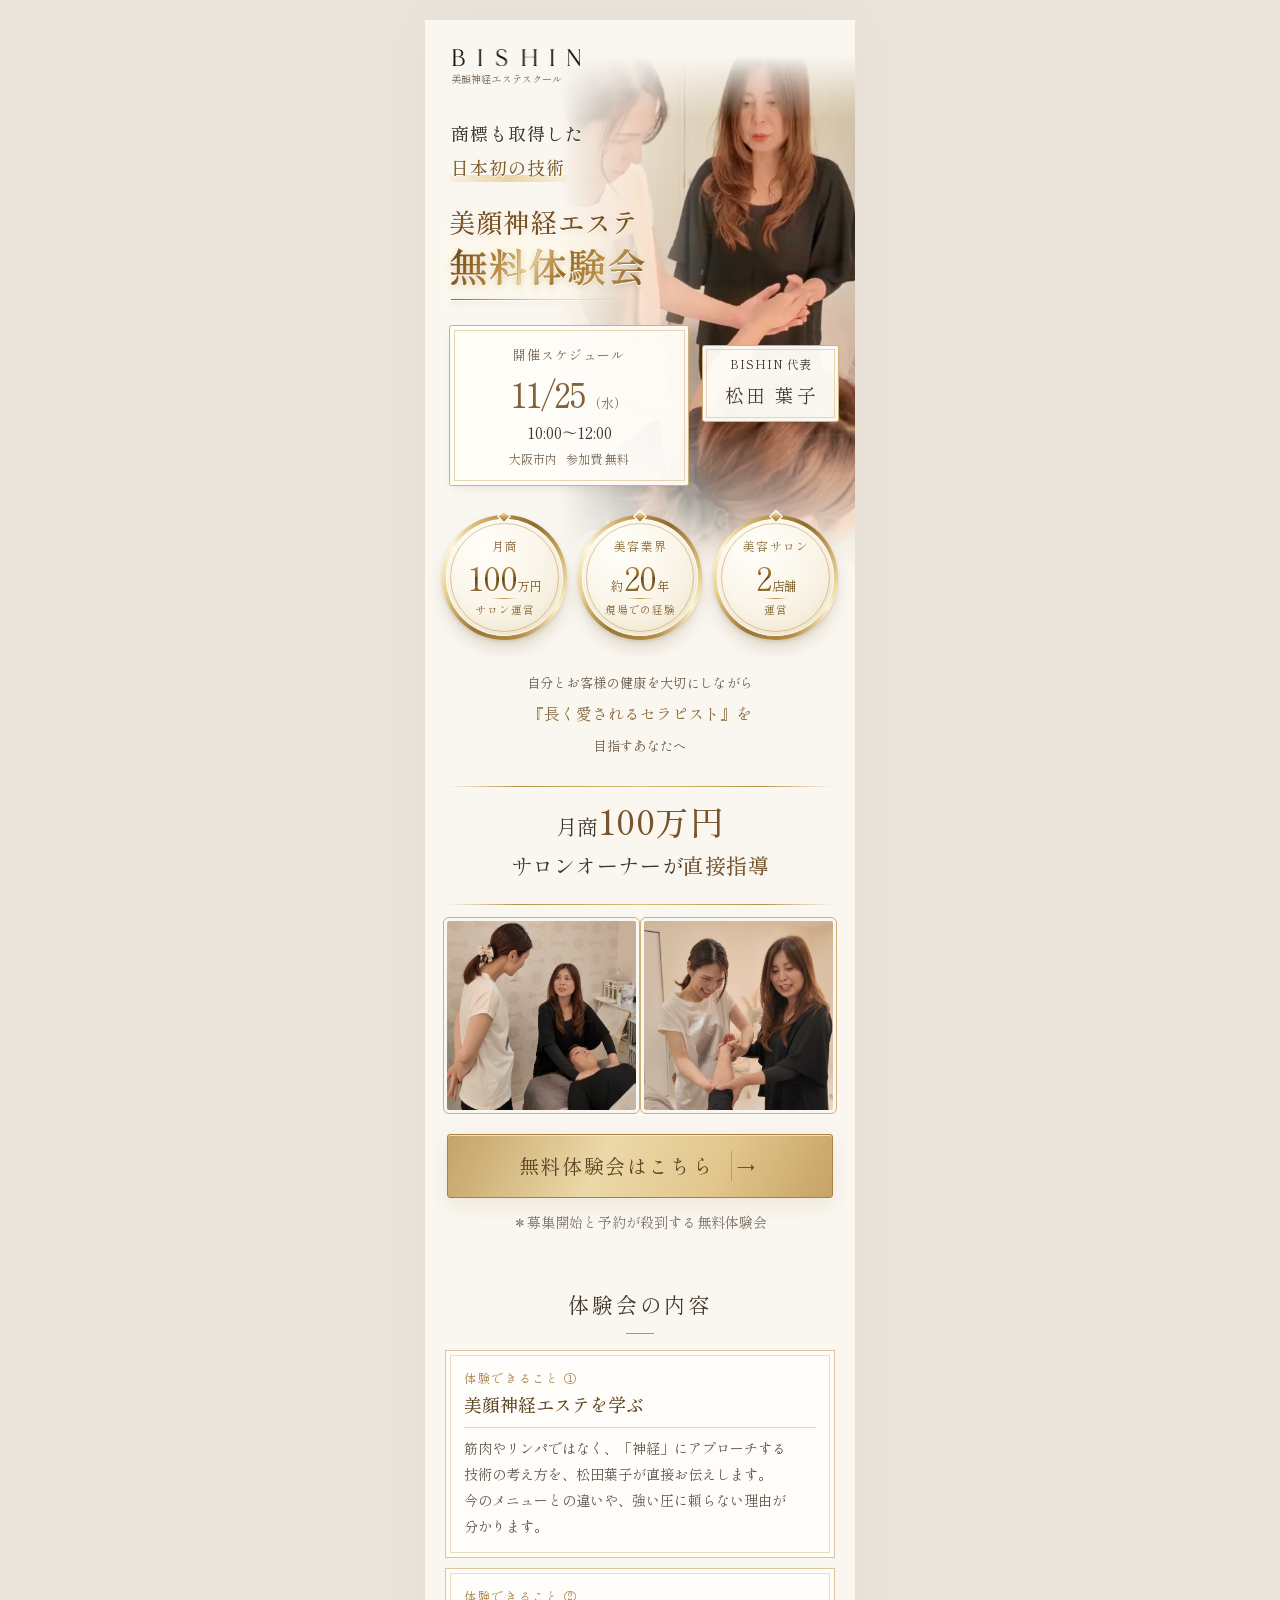
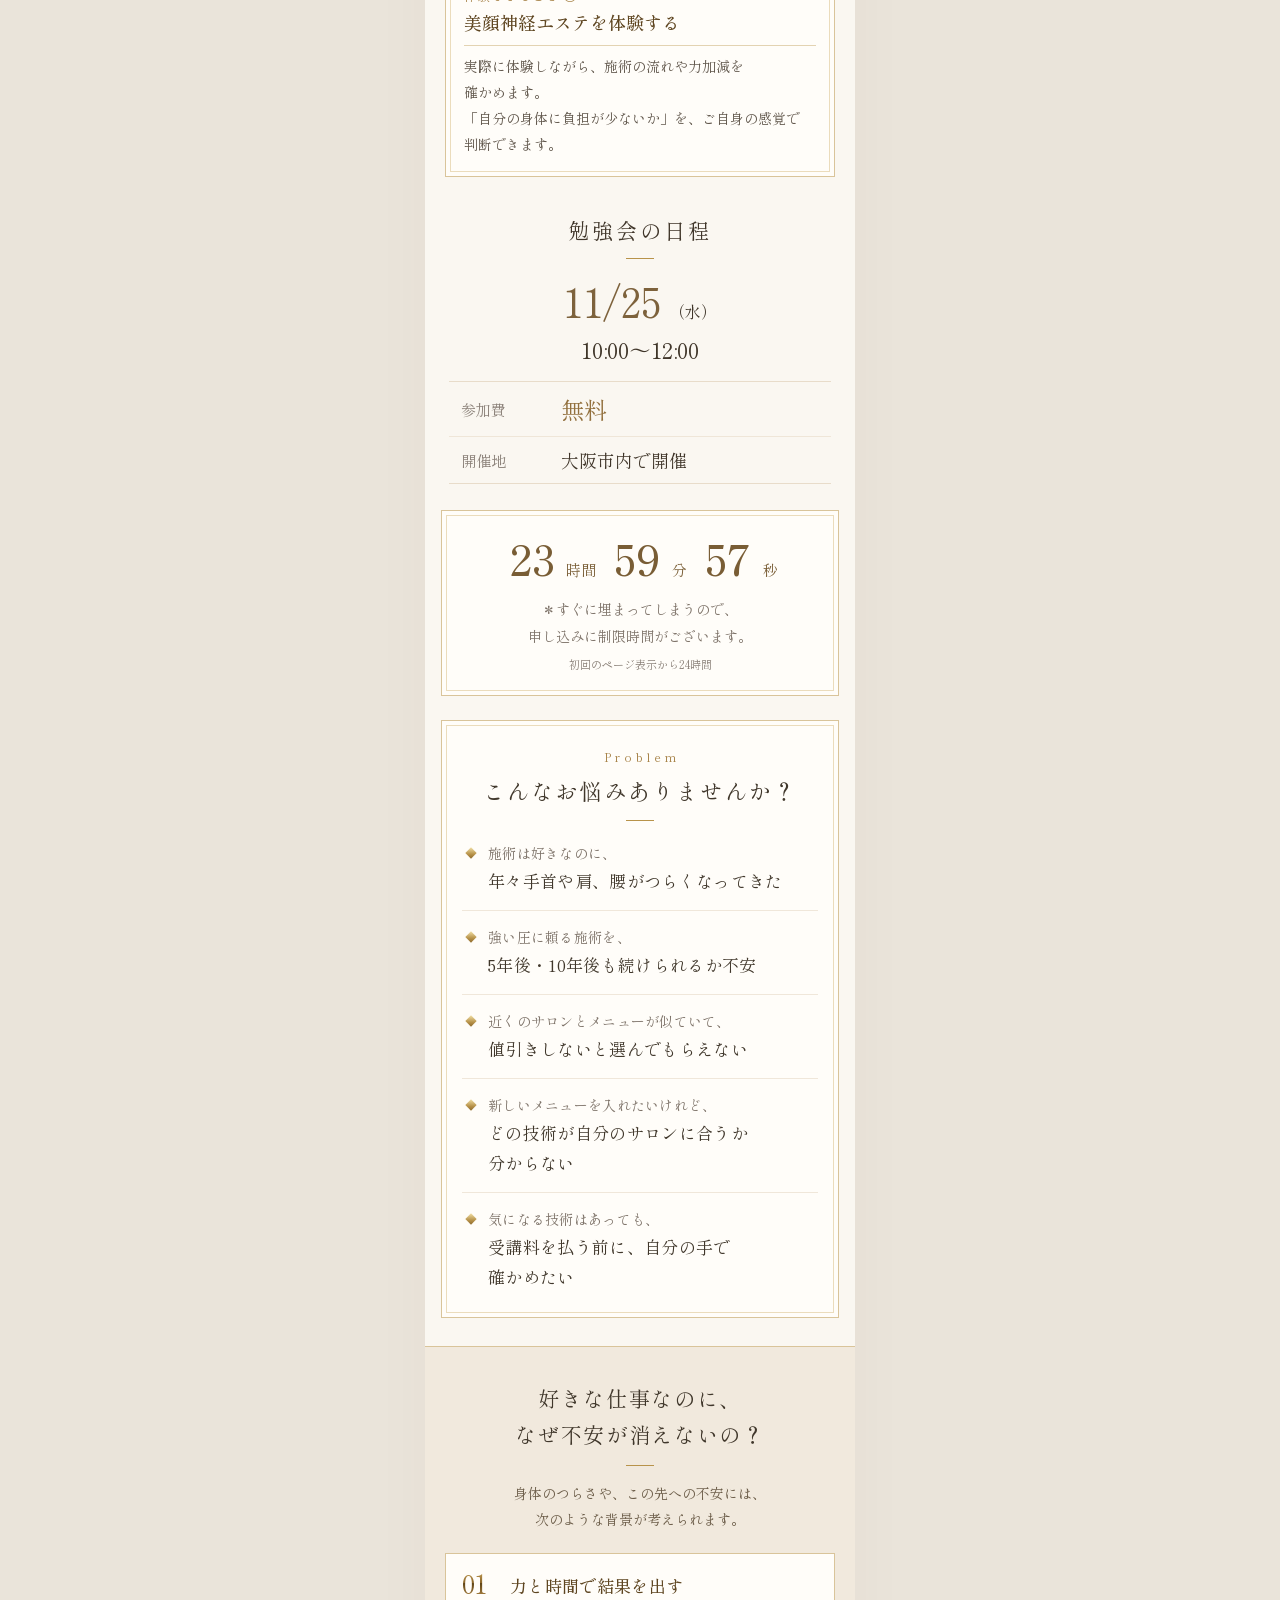
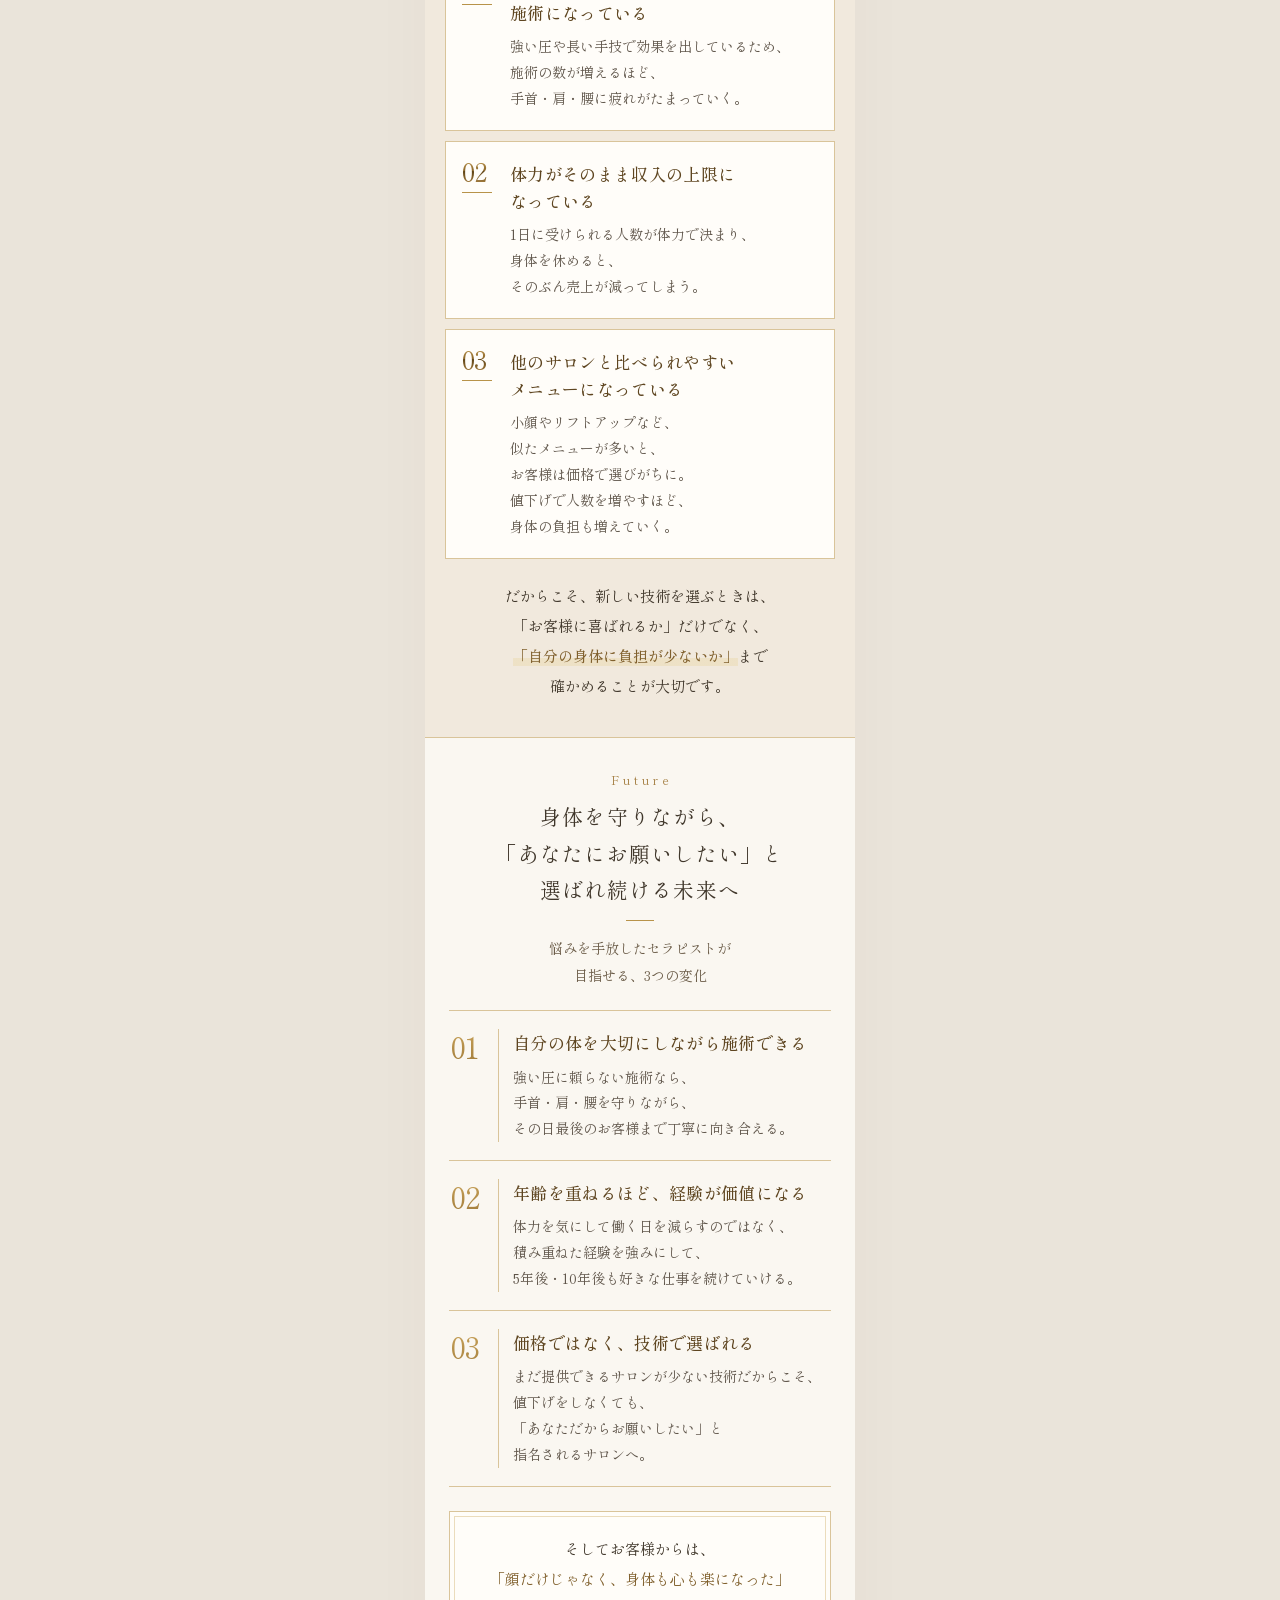
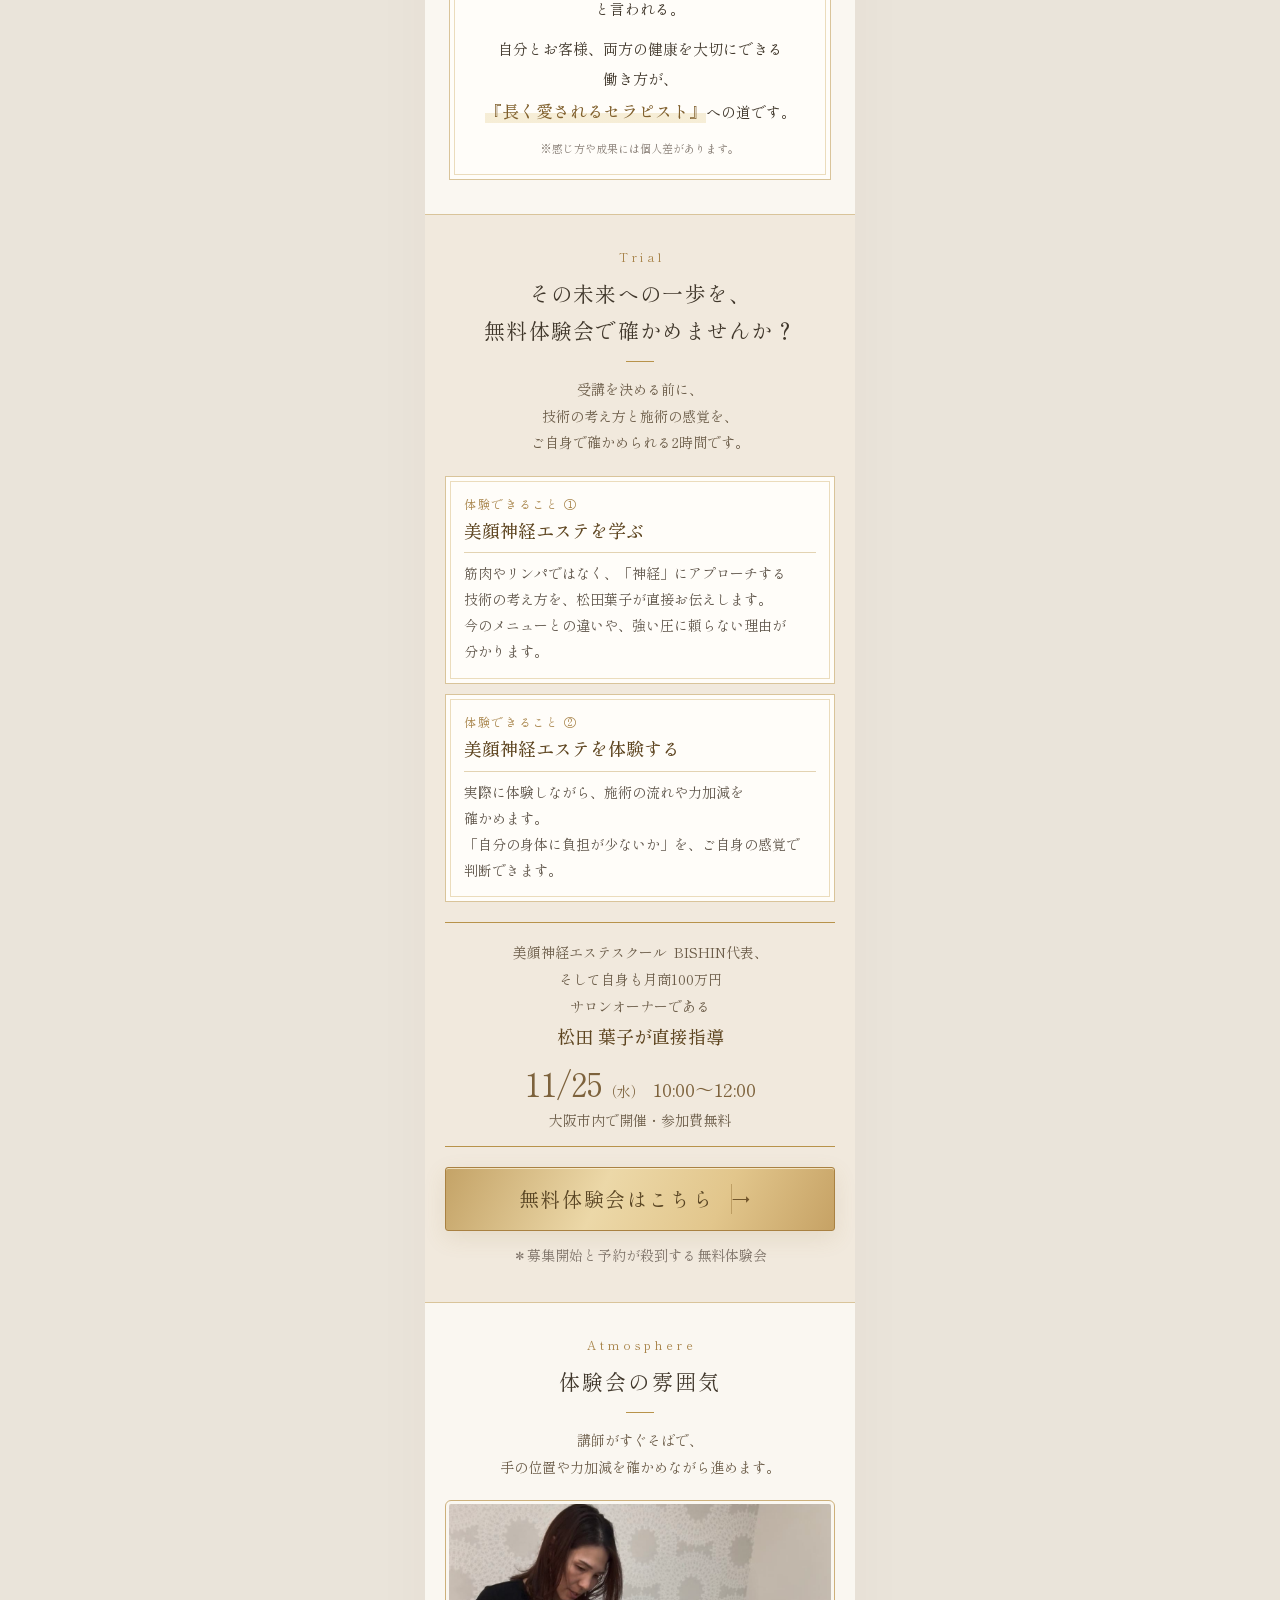
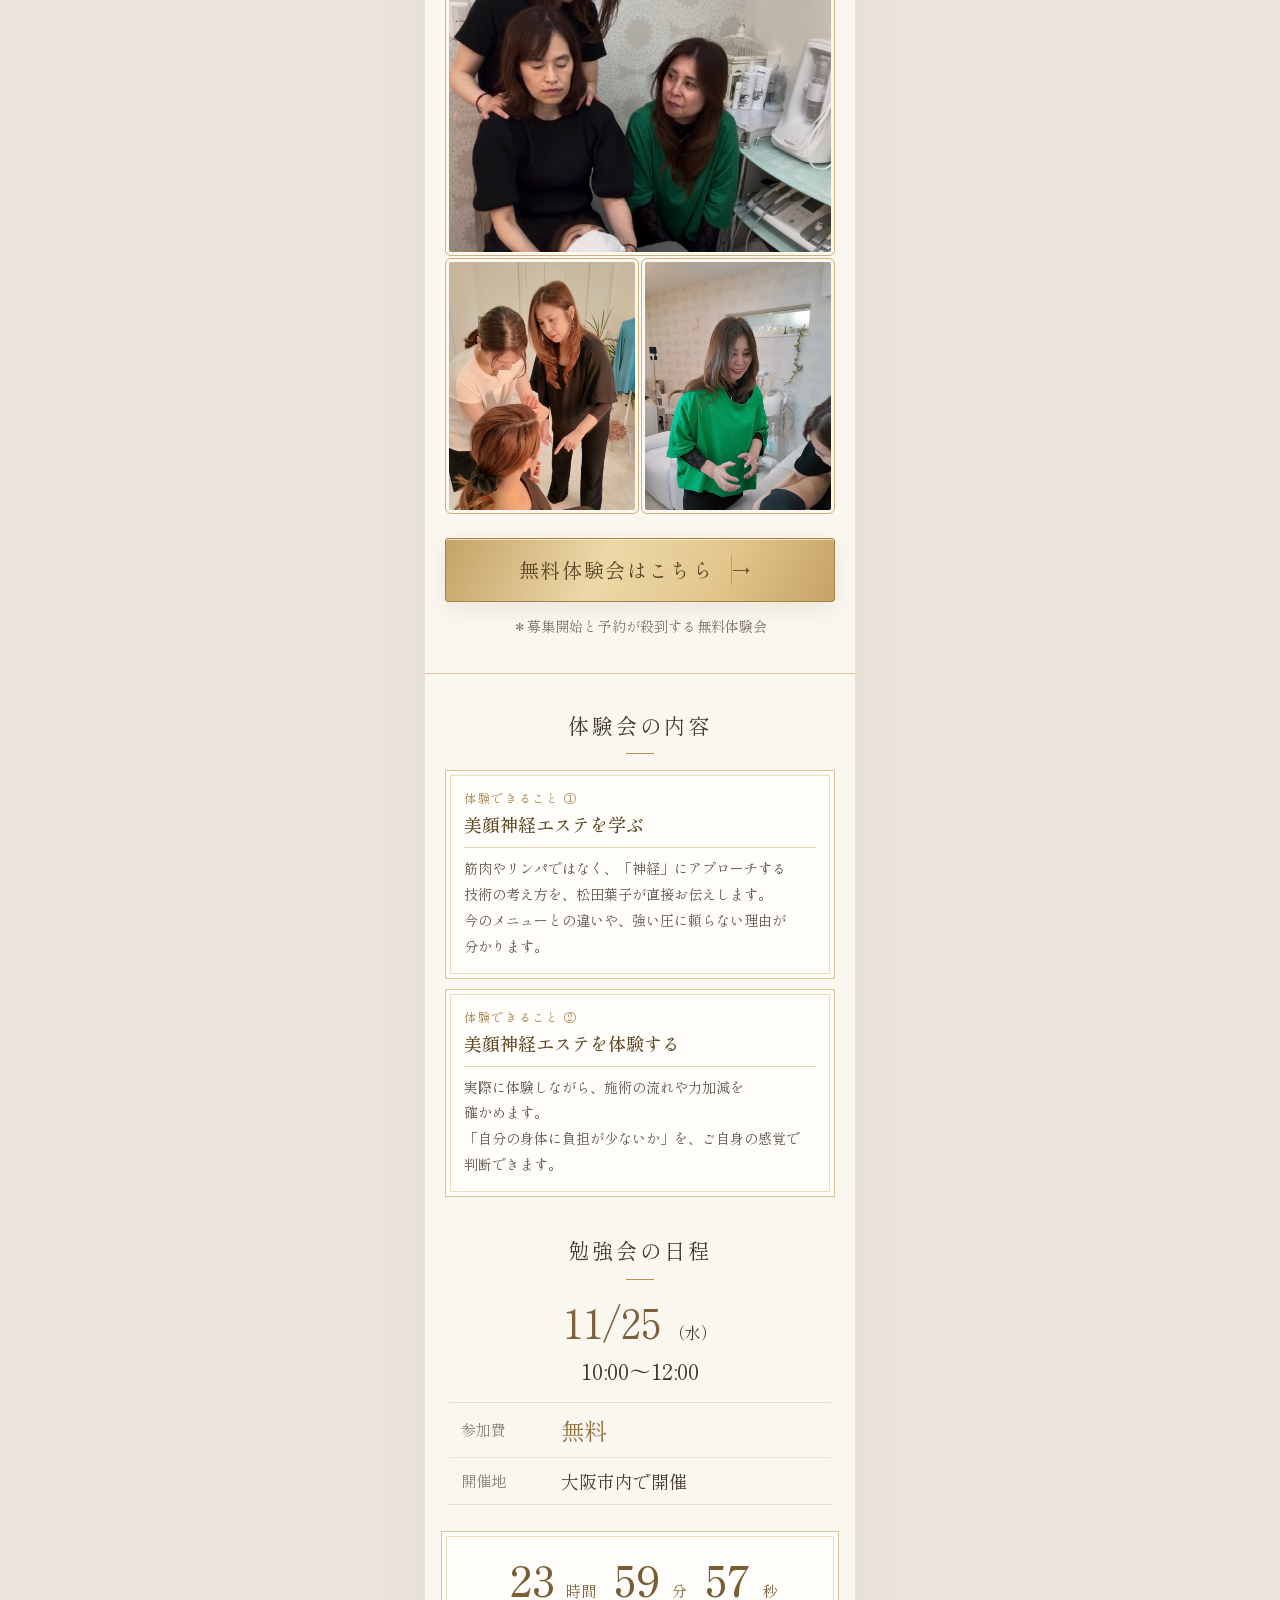
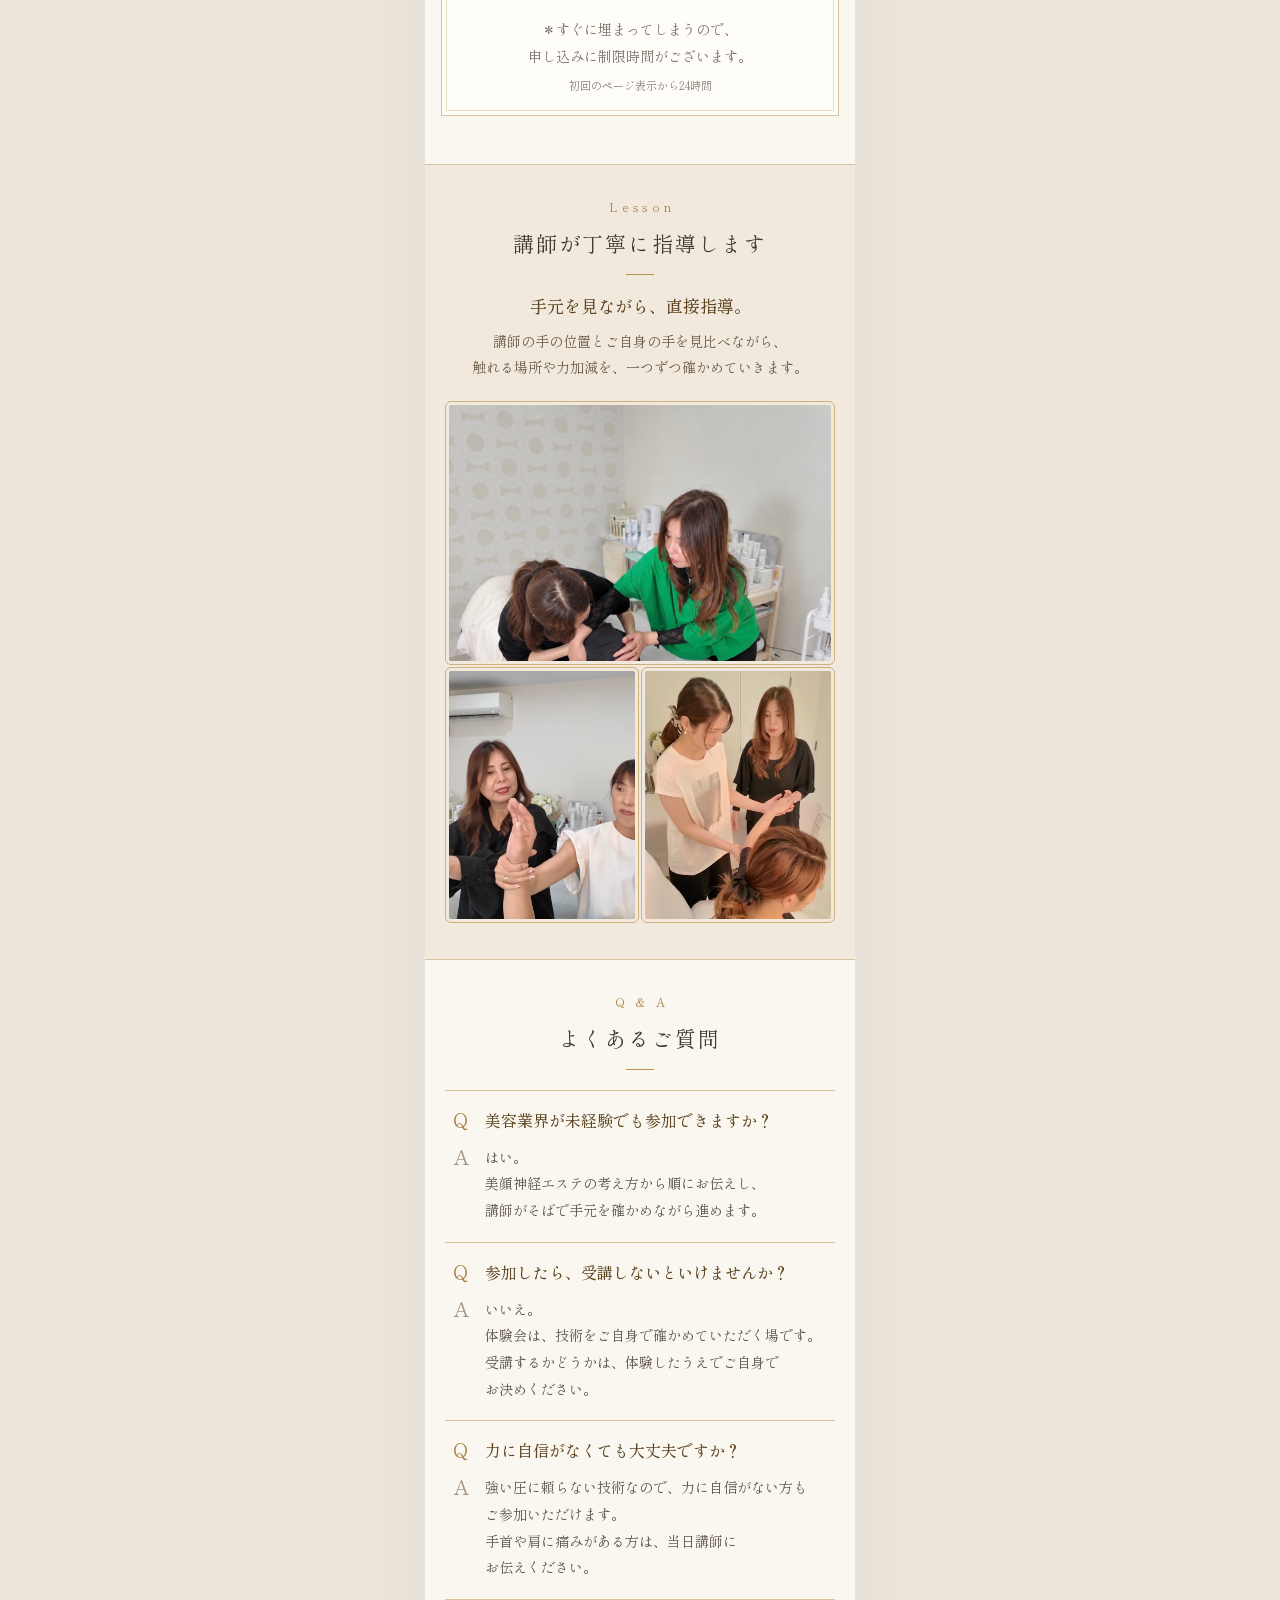
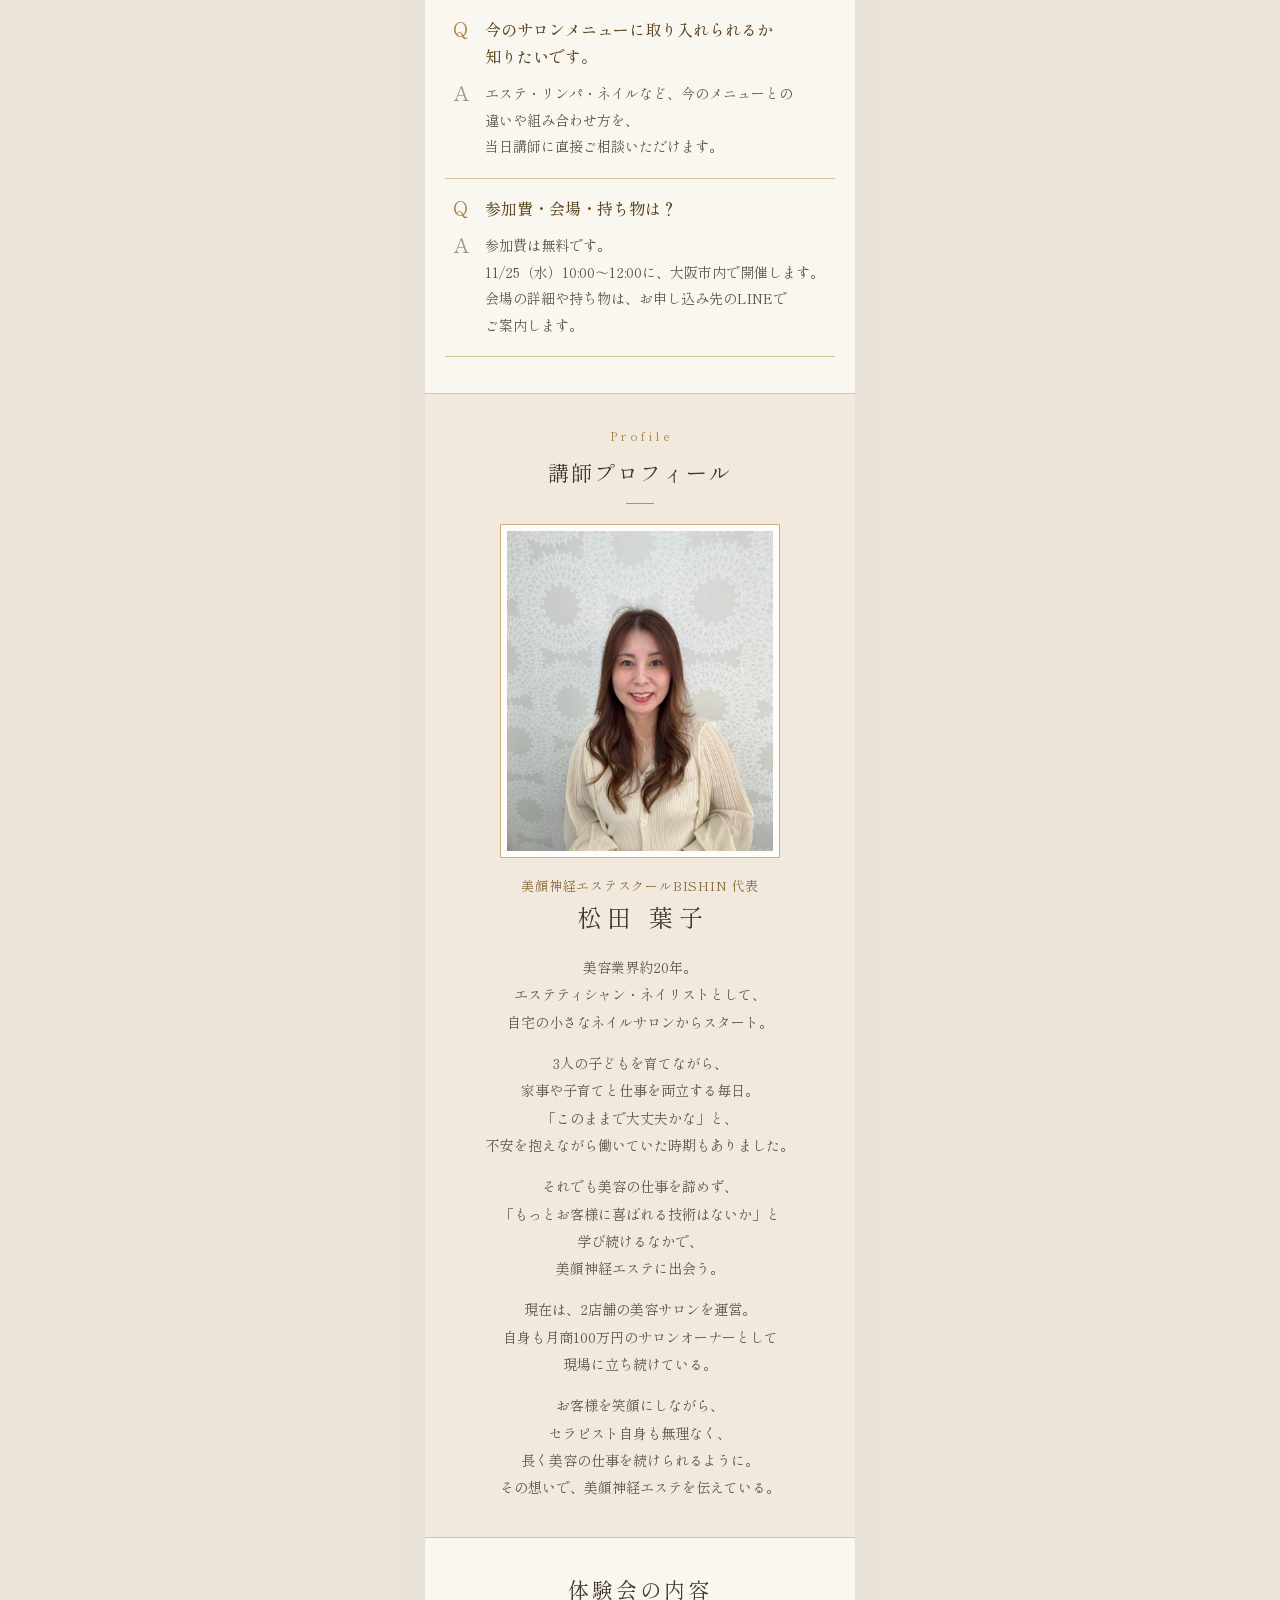
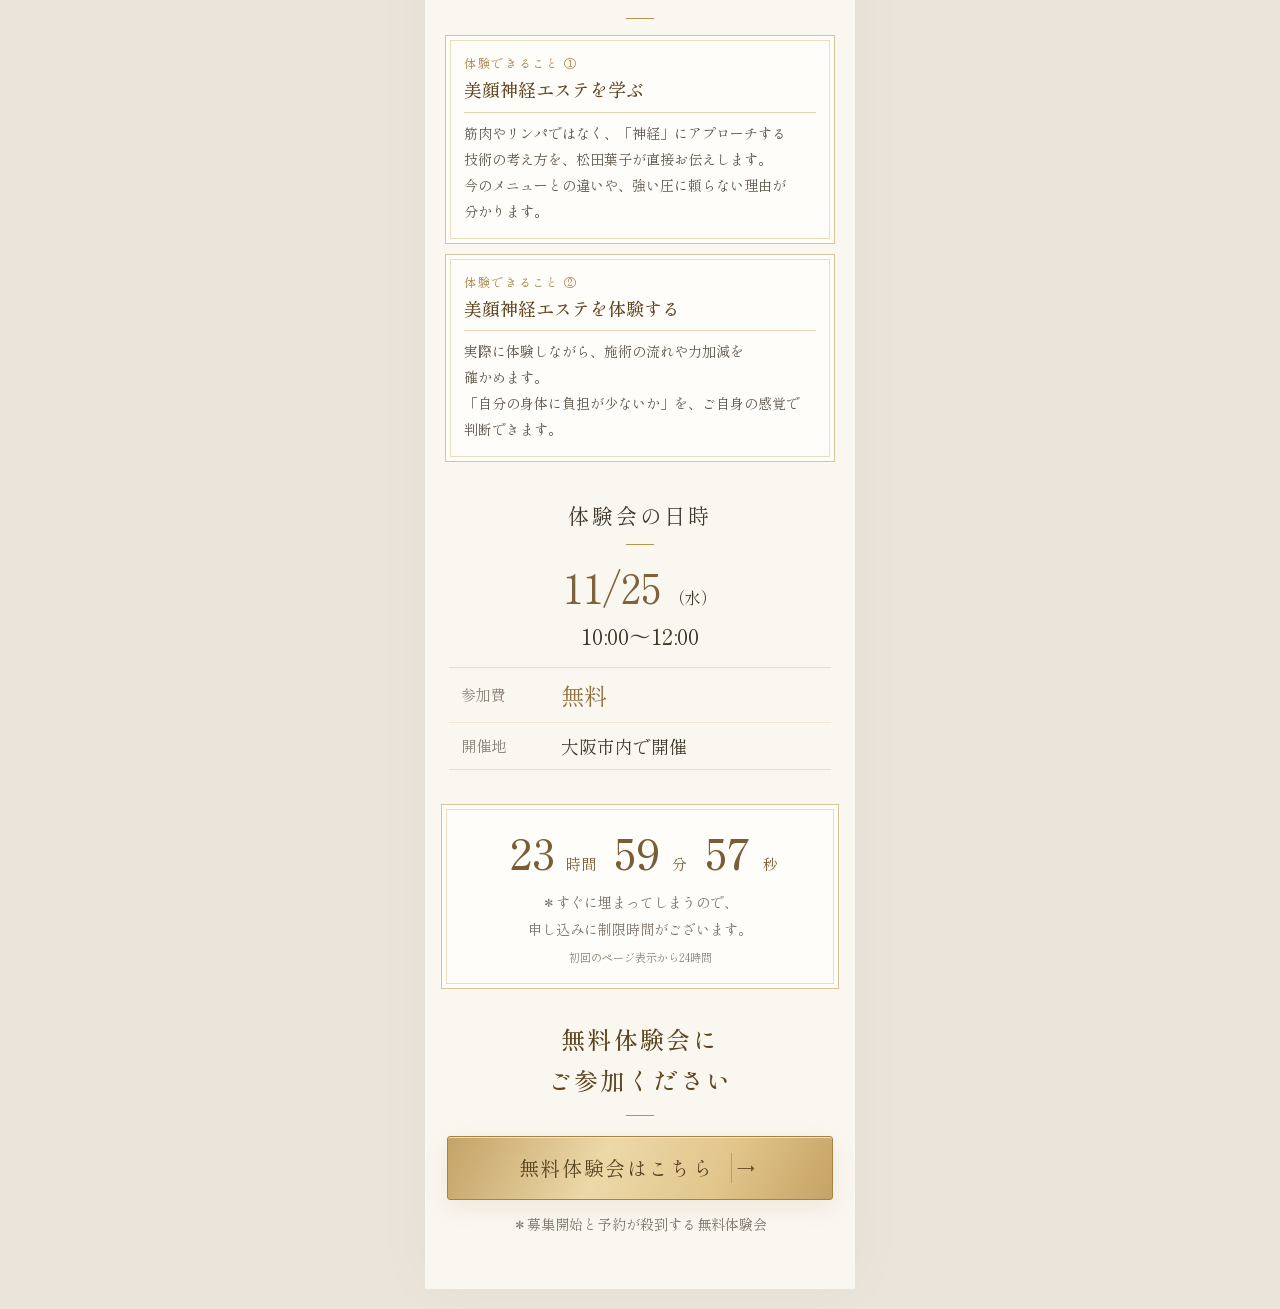
==== trial/index.html @ b84c2e7e "無料体験会LP（11/25 美顔神経エステ無料体験会）を /trial/ に追加 Co-Authored-By: Claude Opus 5.5 <noreply@anthropic.com>" ====
<!doctype html>
<html lang="ja"><head><meta charset="utf-8"><meta name="viewport" content="width=device-width,initial-scale=1"><meta name="robots" content="index,follow"><meta name="description" content="11月25日（水）10:00〜12:00、大阪市内で開催。商標も取得した日本初の技術・美顔神経エステを学び、体験できるBISHINの無料体験会。参加費無料。"><link rel="canonical" href="https://bishinesute.com/trial/"><meta property="og:type" content="website"><meta property="og:title" content="美顔神経エステ 無料体験会 | BISHIN"><meta property="og:description" content="11月25日（水）10:00〜12:00、大阪市内。美顔神経エステを学ぶ・体験する。参加費無料。"><meta property="og:url" content="https://bishinesute.com/trial/"><meta property="og:image" content="https://bishinesute.com/trial/assets/hero.jpg"><title>BISHIN 美顔神経エステ無料体験会</title><link rel="preload" as="font" href="assets/shippori-mincho-400.woff" type="font/woff" crossorigin><link rel="preload" as="image" href="assets/hero.jpg"><link rel="stylesheet" href="style.css"></head><body>
<main class="fv">
 <section class="hero" aria-labelledby="trial-title">
  <img class="hero-image" src="assets/hero.jpg" alt="松田葉子が受講生に美顔神経エステを指導している様子" width="1170" height="2053" fetchpriority="high">
  <header class="brand"><img src="assets/logo.png" alt="BISHIN" width="256" height="40"><p>美顔神経エステスクール</p></header>
  <p class="kicker"><span>商標も取得した</span><br><span>日本初の技術</span></p>
  <h1 id="trial-title"><span class="technique">美顔神経エステ</span><span class="event">無料体験会</span></h1>
  <section class="schedule" aria-label="開催スケジュール"><p class="schedule-label">開催スケジュール</p><p class="date"><span>11/25</span><small>（水）</small></p><p class="time">10:00〜12:00</p><p class="venue"><span>大阪市内</span><span>参加費 無料</span></p></section>
  <div class="nameplate"><p><span>BISHIN</span> 代表</p><p class="teacher-name">松田 葉子</p></div>
  <div class="achievements" aria-label="講師の経歴と運営実績">
   <div class="achievement"><p class="stat-label">月商</p><p class="stat-value"><strong>100</strong><small>万円</small></p><p class="stat-note">サロン運営</p></div>
   <div class="achievement"><p class="stat-label">美容業界</p><p class="stat-value"><small>約</small><strong>20</strong><small>年</small></p><p class="stat-note">現場での経験</p></div>
   <div class="achievement"><p class="stat-label">美容サロン</p><p class="stat-value"><strong>2</strong><small>店舗</small></p><p class="stat-note">運営</p></div>
  </div>
 </section>
 <div class="invitation"><p><span>自分とお客様の健康を</span><span>大切にしながら</span><br><span class="aspiration">『長く愛されるセラピスト』を</span><br><span>目指すあなたへ</span></p></div>

<section class="teaching-section" aria-labelledby="teaching-title">
 <h2 id="teaching-title" class="teaching-statement"><span class="statement-amount">月商<strong>100万円</strong></span><span>サロンオーナーが<strong>直接指導</strong></span></h2>
 <div class="teaching-gallery" aria-label="美顔神経エステの施術と指導風景">
  <img src="assets/experience-treatment.jpg" width="1170" height="1461" alt="松田葉子が美顔神経エステの施術をしながら受講生に説明する様子" loading="lazy">
  <img src="assets/experience-teaching.jpg" width="1170" height="1270" alt="松田葉子が受講生に手の使い方を直接指導する様子" loading="lazy">
 </div>
</section>
<section class="reservation" aria-label="無料体験会のお申し込み">
 <a class="cta" data-apply href="https://liff.line.me/2010723291-ZpQ6VLx9?liff_id=2010723291-ZpQ6VLx9&amp;group_id=205843" target="_blank" rel="noopener"><span>無料体験会はこちら</span><span class="cta-arrow" aria-hidden="true">→</span></a>
 <p class="cta-note"><span>＊募集開始と</span><span>予約が殺到する</span><span>無料体験会</span></p>
</section>
<section class="info-section event-content" aria-labelledby="content-title">
 <h2 class="section-title" id="content-title">体験会の内容</h2>
 <ol class="invite-list">
  <li class="invite-item"><p class="invite-step">体験できること ①</p><h3 class="invite-item-title"><span>美顔神経エステを</span><span>学ぶ</span></h3><p class="invite-item-text"><span>筋肉やリンパではなく、</span><span>「神経」に</span><span>アプローチする</span><span>技術の考え方を、</span><span>松田葉子が</span><span>直接お伝えします。</span><br><span>今のメニューとの</span><span>違いや、</span><span>強い圧に</span><span>頼らない理由が</span><span>分かります。</span></p></li>
  <li class="invite-item"><p class="invite-step">体験できること ②</p><h3 class="invite-item-title"><span>美顔神経エステを</span><span>体験する</span></h3><p class="invite-item-text"><span>実際に</span><span>体験しながら、</span><span>施術の流れや</span><span>力加減を</span><span>確かめます。</span><br><span>「自分の身体に</span><span>負担が少ないか」を、</span><span>ご自身の感覚で</span><span>判断できます。</span></p></li>
 </ol>
</section>
<section class="info-section event-schedule" aria-labelledby="dates-title">
 <h2 class="section-title" id="dates-title">勉強会の日程</h2>
 <p class="event-date"><span>11/25</span><small>（水）</small></p>
 <p class="event-time">10:00〜12:00</p>
 <dl class="event-facts"><div><dt>参加費</dt><dd>無料</dd></div><div><dt>開催地</dt><dd>大阪市内で開催</dd></div></dl>
</section>
<section class="countdown-section" aria-label="お申し込みまでの残り時間" data-countdown>
 <div class="countdown" role="timer" aria-label="残り24時間00分00秒">
  <span class="countdown-part"><span class="countdown-value" data-hours>24</span><span class="countdown-unit">時間</span></span>
  <span class="countdown-part"><span class="countdown-value" data-minutes>00</span><span class="countdown-unit">分</span></span>
  <span class="countdown-part"><span class="countdown-value" data-seconds>00</span><span class="countdown-unit">秒</span></span>
 </div>
 <p class="countdown-note"><span>＊すぐに埋まってしまうので、</span><br><span>申し込みに制限時間がございます。</span></p>
 <p class="countdown-start-note">初回のページ表示から24時間</p>
 <p class="countdown-expired" hidden>お申し込み受付は終了しました。</p>
</section>
<section class="worries" aria-labelledby="worries-title">
 <p class="worries-label">Problem</p>
 <h2 class="worries-title" id="worries-title"><span>こんなお悩み</span><span>ありませんか？</span></h2>
 <ul class="worry-list">
  <li><p class="worry-lead"><span>施術は好きなのに、</span></p><p class="worry-main"><span>年々</span><span>手首や肩、</span><span>腰が</span><span>つらくなってきた</span></p></li>
  <li><p class="worry-lead"><span>強い圧に頼る施術を、</span></p><p class="worry-main"><span>5年後・10年後も</span><span>続けられるか</span><span>不安</span></p></li>
  <li><p class="worry-lead"><span>近くのサロンと</span><span>メニューが似ていて、</span></p><p class="worry-main"><span>値引きしないと</span><span>選んでもらえない</span></p></li>
  <li><p class="worry-lead"><span>新しいメニューを</span><span>入れたいけれど、</span></p><p class="worry-main"><span>どの技術が</span><span>自分のサロンに合うか</span><span>分からない</span></p></li>
  <li><p class="worry-lead"><span>気になる技術はあっても、</span></p><p class="worry-main"><span>受講料を払う前に、</span><span>自分の手で</span><span>確かめたい</span></p></li>
 </ul>
</section>
<section class="causes" aria-labelledby="causes-title">
 <h2 class="causes-title" id="causes-title"><span>好きな仕事なのに、</span><br><span>なぜ</span><span>不安が</span><span>消えないの？</span></h2>
 <p class="causes-lead"><span>身体のつらさや、</span><span>この先への不安には、</span><br><span>次のような</span><span>背景が</span><span>考えられます。</span></p>
 <ol class="cause-list">
  <li class="cause"><p class="cause-number">01</p><h3 class="cause-title"><span>力と時間で</span><span>結果を出す</span><span>施術になっている</span></h3><p class="cause-text"><span>強い圧や</span><span>長い手技で</span><span>効果を出しているため、</span><br><span>施術の数が</span><span>増えるほど、</span><br><span>手首・肩・腰に</span><span>疲れがたまっていく。</span></p></li>
  <li class="cause"><p class="cause-number">02</p><h3 class="cause-title"><span>体力が</span><span>そのまま</span><span>収入の上限に</span><span>なっている</span></h3><p class="cause-text"><span>1日に</span><span>受けられる人数が</span><span>体力で決まり、</span><br><span>身体を休めると、</span><br><span>そのぶん</span><span>売上が</span><span>減ってしまう。</span></p></li>
  <li class="cause"><p class="cause-number">03</p><h3 class="cause-title"><span>他のサロンと</span><span>比べられやすい</span><span>メニューに</span><span>なっている</span></h3><p class="cause-text"><span>小顔や</span><span>リフトアップなど、</span><span>似たメニューが多いと、</span><br><span>お客様は</span><span>価格で選びがちに。</span><br><span>値下げで</span><span>人数を増やすほど、</span><br><span>身体の負担も</span><span>増えていく。</span></p></li>
 </ol>
 <p class="causes-conclusion"><span>だからこそ、</span><span>新しい技術を</span><span>選ぶときは、</span><br><span>「お客様に</span><span>喜ばれるか」</span><span>だけでなく、</span><br><strong><span>「自分の身体に</span><span>負担が少ないか」</span></strong><span>まで</span><br><span>確かめることが</span><span>大切です。</span></p>
</section>
<section class="futures" aria-labelledby="futures-title">
 <p class="futures-label">Future</p>
 <h2 class="futures-title" id="futures-title"><span>身体を守りながら、</span><br><span>「あなたに</span><span>お願いしたい」と</span><br><span>選ばれ続ける</span><span>未来へ</span></h2>
 <p class="futures-lead"><span>悩みを手放したセラピストが</span><br><span>目指せる、</span><span>3つの変化</span></p>
 <ol class="future-list">
  <li class="future"><p class="future-number">01</p><h3 class="future-title"><span>自分の体を</span><span>大切にしながら</span><span>施術できる</span></h3><p class="future-text"><span>強い圧に</span><span>頼らない施術なら、</span><br><span>手首・肩・腰を</span><span>守りながら、</span><br><span>その日</span><span>最後のお客様まで</span><span>丁寧に</span><span>向き合える。</span></p></li>
  <li class="future"><p class="future-number">02</p><h3 class="future-title"><span>年齢を</span><span>重ねるほど、</span><span>経験が</span><span>価値になる</span></h3><p class="future-text"><span>体力を気にして</span><span>働く日を</span><span>減らすのではなく、</span><br><span>積み重ねた経験を</span><span>強みにして、</span><br><span>5年後・10年後も</span><span>好きな仕事を</span><span>続けていける。</span></p></li>
  <li class="future"><p class="future-number">03</p><h3 class="future-title"><span>価格ではなく、</span><span>技術で</span><span>選ばれる</span></h3><p class="future-text"><span>まだ提供できる</span><span>サロンが少ない</span><span>技術だからこそ、</span><br><span>値下げをしなくても、</span><br><span>「あなただからお願いしたい」と</span><br><span>指名される</span><span>サロンへ。</span></p></li>
 </ol>
 <div class="futures-closing">
  <p><span>そして</span><span>お客様からは、</span><br><span class="future-voice">「顔だけじゃなく、</span><span class="future-voice">身体も心も</span><span class="future-voice">楽になった」</span><br><span>と言われる。</span></p>
  <p><span>自分とお客様、</span><span>両方の健康を</span><span>大切にできる</span><span>働き方が、</span><br><strong><span>『長く愛される</span><span>セラピスト』</span></strong><span>への</span><span>道です。</span></p>
  <p class="futures-note"><span>※感じ方や</span><span>成果には</span><span>個人差があります。</span></p>
 </div>
</section>
<section class="invite" aria-labelledby="invite-title">
 <p class="invite-label">Trial</p>
 <h2 class="invite-title" id="invite-title"><span>その未来への</span><span>一歩を、</span><br><span>無料体験会で</span><span>確かめませんか？</span></h2>
 <p class="invite-lead"><span>受講を決める前に、</span><br><span>技術の考え方と</span><span>施術の感覚を、</span><br><span>ご自身で</span><span>確かめられる</span><span>2時間です。</span></p>
 <ol class="invite-list">
  <li class="invite-item"><p class="invite-step">体験できること ①</p><h3 class="invite-item-title"><span>美顔神経エステを</span><span>学ぶ</span></h3><p class="invite-item-text"><span>筋肉やリンパではなく、</span><span>「神経」に</span><span>アプローチする</span><span>技術の考え方を、</span><span>松田葉子が</span><span>直接お伝えします。</span><br><span>今のメニューとの</span><span>違いや、</span><span>強い圧に</span><span>頼らない理由が</span><span>分かります。</span></p></li>
  <li class="invite-item"><p class="invite-step">体験できること ②</p><h3 class="invite-item-title"><span>美顔神経エステを</span><span>体験する</span></h3><p class="invite-item-text"><span>実際に</span><span>体験しながら、</span><span>施術の流れや</span><span>力加減を</span><span>確かめます。</span><br><span>「自分の身体に</span><span>負担が少ないか」を、</span><span>ご自身の感覚で</span><span>判断できます。</span></p></li>
 </ol>
 <div class="invite-summary">
  <p class="invite-teacher"><span>美顔神経エステスクール</span><span>BISHIN代表、</span><br><span>そして自身も</span><span>月商100万円</span><br><span>サロンオーナーである</span><br><strong><span>松田 葉子が</span><span>直接指導</span></strong></p>
  <p class="invite-date"><span>11/25</span><small>（水）</small><span class="invite-time">10:00〜12:00</span></p>
  <p class="invite-place"><span>大阪市内で開催</span><span>・</span><span>参加費無料</span></p>
 </div>
 <div class="invite-cta"><a class="cta" data-apply href="https://liff.line.me/2010723291-ZpQ6VLx9?liff_id=2010723291-ZpQ6VLx9&amp;group_id=205843" target="_blank" rel="noopener"><span>無料体験会はこちら</span><span class="cta-arrow" aria-hidden="true">→</span></a>
  <p class="cta-note"><span>＊募集開始と</span><span>予約が殺到する</span><span>無料体験会</span></p>
 </div>
</section>
<section class="mood" aria-labelledby="mood-title">
 <p class="mood-label">Atmosphere</p>
 <h2 class="mood-title" id="mood-title"><span>体験会の</span><span>雰囲気</span></h2>
 <p class="mood-lead"><span>講師が</span><span>すぐそばで、</span><br><span>手の位置や</span><span>力加減を</span><span>確かめながら</span><span>進めます。</span></p>
 <div class="mood-gallery">
  <figure class="mood-wide"><img src="assets/mood-practice.jpg" width="1100" height="1240" alt="受講生同士で施術を練習し、松田葉子がそばで見守る様子" loading="lazy"></figure>
  <figure><img src="assets/mood-guidance.jpg" width="740" height="1300" alt="松田葉子が受講生の手元を指さしながら教える様子" loading="lazy"></figure>
  <figure><img src="assets/mood-smile.jpg" width="740" height="1226" alt="松田葉子が笑顔で手の使い方を説明する様子" loading="lazy"></figure>
 </div>
 <div class="mood-cta"><a class="cta" data-apply href="https://liff.line.me/2010723291-ZpQ6VLx9?liff_id=2010723291-ZpQ6VLx9&amp;group_id=205843" target="_blank" rel="noopener"><span>無料体験会はこちら</span><span class="cta-arrow" aria-hidden="true">→</span></a>
  <p class="cta-note"><span>＊募集開始と</span><span>予約が殺到する</span><span>無料体験会</span></p>
 </div>
</section>
<div class="repeat-block">
<section class="info-section event-content" aria-labelledby="content-title-2">
 <h2 class="section-title" id="content-title-2">体験会の内容</h2>
 <ol class="invite-list">
  <li class="invite-item"><p class="invite-step">体験できること ①</p><h3 class="invite-item-title"><span>美顔神経エステを</span><span>学ぶ</span></h3><p class="invite-item-text"><span>筋肉やリンパではなく、</span><span>「神経」に</span><span>アプローチする</span><span>技術の考え方を、</span><span>松田葉子が</span><span>直接お伝えします。</span><br><span>今のメニューとの</span><span>違いや、</span><span>強い圧に</span><span>頼らない理由が</span><span>分かります。</span></p></li>
  <li class="invite-item"><p class="invite-step">体験できること ②</p><h3 class="invite-item-title"><span>美顔神経エステを</span><span>体験する</span></h3><p class="invite-item-text"><span>実際に</span><span>体験しながら、</span><span>施術の流れや</span><span>力加減を</span><span>確かめます。</span><br><span>「自分の身体に</span><span>負担が少ないか」を、</span><span>ご自身の感覚で</span><span>判断できます。</span></p></li>
 </ol>
</section>
<section class="info-section event-schedule" aria-labelledby="dates-title-2">
 <h2 class="section-title" id="dates-title-2">勉強会の日程</h2>
 <p class="event-date"><span>11/25</span><small>（水）</small></p>
 <p class="event-time">10:00〜12:00</p>
 <dl class="event-facts"><div><dt>参加費</dt><dd>無料</dd></div><div><dt>開催地</dt><dd>大阪市内で開催</dd></div></dl>
</section>
<section class="countdown-section" aria-label="お申し込みまでの残り時間" data-countdown>
 <div class="countdown" role="timer" aria-label="残り24時間00分00秒">
  <span class="countdown-part"><span class="countdown-value" data-hours>24</span><span class="countdown-unit">時間</span></span>
  <span class="countdown-part"><span class="countdown-value" data-minutes>00</span><span class="countdown-unit">分</span></span>
  <span class="countdown-part"><span class="countdown-value" data-seconds>00</span><span class="countdown-unit">秒</span></span>
 </div>
 <p class="countdown-note"><span>＊すぐに埋まってしまうので、</span><br><span>申し込みに制限時間がございます。</span></p>
 <p class="countdown-start-note">初回のページ表示から24時間</p>
 <p class="countdown-expired" hidden>お申し込み受付は終了しました。</p>
</section>
</div>
<section class="teach" aria-labelledby="teach-title">
 <p class="teach-label">Lesson</p>
 <h2 class="teach-title" id="teach-title"><span>講師が</span><span>丁寧に</span><span>指導します</span></h2>
 <p class="teach-lead"><span>手元を見ながら、</span><span>直接指導。</span></p>
 <p class="teach-text"><span>講師の手の位置と</span><span>ご自身の手を</span><span>見比べながら、</span><br><span>触れる場所や</span><span>力加減を、</span><span>一つずつ</span><span>確かめていきます。</span></p>
 <div class="teach-gallery">
  <figure class="teach-wide"><img src="assets/teach-shoulder.jpg" width="1100" height="737" alt="松田葉子が受講生の手に自分の手を添えて、肩への触れ方を教える様子" loading="lazy"></figure>
  <figure><img src="assets/teach-arm.jpg" width="900" height="905" alt="松田葉子が受講生の腕を支えながら説明する様子" loading="lazy"></figure>
  <figure><img src="assets/teach-hand.jpg" width="740" height="1298" alt="松田葉子が受講生の手の動きを確認する様子" loading="lazy"></figure>
 </div>
</section>
<section class="faq" aria-labelledby="faq-title">
 <p class="faq-label">Q &amp; A</p>
 <h2 class="faq-title" id="faq-title"><span>よくある</span><span>ご質問</span></h2>
 <dl class="faq-list">
  <div class="faq-item"><dt><span class="faq-mark">Q</span><p><span>美容業界が</span><span>未経験でも</span><span>参加できますか？</span></p></dt><dd><span class="faq-mark">A</span><p><span>はい。</span><br><span>美顔神経エステの</span><span>考え方から</span><span>順にお伝えし、</span><br><span>講師が</span><span>そばで手元を</span><span>確かめながら</span><span>進めます。</span></p></dd></div>
  <div class="faq-item"><dt><span class="faq-mark">Q</span><p><span>参加したら、</span><span>受講しないと</span><span>いけませんか？</span></p></dt><dd><span class="faq-mark">A</span><p><span>いいえ。</span><br><span>体験会は、</span><span>技術を</span><span>ご自身で</span><span>確かめていただく場です。</span><br><span>受講するかどうかは、</span><span>体験したうえで</span><span>ご自身で</span><span>お決めください。</span></p></dd></div>
  <div class="faq-item"><dt><span class="faq-mark">Q</span><p><span>力に</span><span>自信がなくても</span><span>大丈夫ですか？</span></p></dt><dd><span class="faq-mark">A</span><p><span>強い圧に</span><span>頼らない技術なので、</span><span>力に自信がない方も</span><span>ご参加いただけます。</span><br><span>手首や肩に</span><span>痛みがある方は、</span><span>当日講師に</span><span>お伝えください。</span></p></dd></div>
  <div class="faq-item"><dt><span class="faq-mark">Q</span><p><span>今のサロンメニューに</span><span>取り入れられるか</span><span>知りたいです。</span></p></dt><dd><span class="faq-mark">A</span><p><span>エステ・リンパ・ネイルなど、</span><span>今のメニューとの</span><span>違いや</span><span>組み合わせ方を、</span><br><span>当日</span><span>講師に</span><span>直接ご相談いただけます。</span></p></dd></div>
  <div class="faq-item"><dt><span class="faq-mark">Q</span><p><span>参加費・会場・</span><span>持ち物は？</span></p></dt><dd><span class="faq-mark">A</span><p><span>参加費は</span><span>無料です。</span><br><span>11/25（水）</span><span>10:00〜12:00に、</span><span>大阪市内で</span><span>開催します。</span><br><span>会場の詳細や</span><span>持ち物は、</span><span>お申し込み先の</span><span>LINEで</span><span>ご案内します。</span></p></dd></div>
 </dl>
</section>
<section class="profile" aria-labelledby="profile-title">
 <p class="profile-label">Profile</p>
 <h2 class="profile-title" id="profile-title"><span>講師</span><span>プロフィール</span></h2>
 <figure class="profile-photo"><img src="assets/profile.jpg" width="800" height="1066" alt="美顔神経エステスクールBISHIN代表 松田葉子" loading="lazy"></figure>
 <div class="profile-name"><p class="profile-role"><span>美顔神経エステスクール</span><span>BISHIN 代表</span></p><p class="profile-person">松田 葉子</p></div>
 <div class="profile-text"><p><span>美容業界</span><span>約20年。</span><br><span>エステティシャン・</span><span>ネイリストとして、</span><br><span>自宅の</span><span>小さなネイルサロンから</span><span>スタート。</span></p><p><span>3人の子どもを</span><span>育てながら、</span><br><span>家事や子育てと</span><span>仕事を両立する毎日。</span><br><span>「このままで</span><span>大丈夫かな」と、</span><br><span>不安を抱えながら</span><span>働いていた時期も</span><span>ありました。</span></p><p><span>それでも</span><span>美容の仕事を</span><span>諦めず、</span><br><span>「もっとお客様に</span><span>喜ばれる技術はないか」と</span><br><span>学び続けるなかで、</span><br><span>美顔神経エステに</span><span>出会う。</span></p><p><span>現在は、</span><span>2店舗の</span><span>美容サロンを運営。</span><br><span>自身も</span><span>月商100万円の</span><span>サロンオーナーとして</span><span>現場に立ち続けている。</span></p><p><span>お客様を</span><span>笑顔にしながら、</span><br><span>セラピスト自身も</span><span>無理なく、</span><br><span>長く美容の仕事を</span><span>続けられるように。</span><br><span>その想いで、</span><span>美顔神経エステを</span><span>伝えている。</span></p></div>
</section>
<div class="final-block">

<section class="info-section event-content" aria-labelledby="content-title-3">
 <h2 class="section-title" id="content-title-3">体験会の内容</h2>
 <ol class="invite-list">
  <li class="invite-item"><p class="invite-step">体験できること ①</p><h3 class="invite-item-title"><span>美顔神経エステを</span><span>学ぶ</span></h3><p class="invite-item-text"><span>筋肉やリンパではなく、</span><span>「神経」に</span><span>アプローチする</span><span>技術の考え方を、</span><span>松田葉子が</span><span>直接お伝えします。</span><br><span>今のメニューとの</span><span>違いや、</span><span>強い圧に</span><span>頼らない理由が</span><span>分かります。</span></p></li>
  <li class="invite-item"><p class="invite-step">体験できること ②</p><h3 class="invite-item-title"><span>美顔神経エステを</span><span>体験する</span></h3><p class="invite-item-text"><span>実際に</span><span>体験しながら、</span><span>施術の流れや</span><span>力加減を</span><span>確かめます。</span><br><span>「自分の身体に</span><span>負担が少ないか」を、</span><span>ご自身の感覚で</span><span>判断できます。</span></p></li>
 </ol>
</section>
<section class="info-section event-schedule" aria-labelledby="dates-title-3">
 <h2 class="section-title" id="dates-title-3">体験会の日時</h2>
 <p class="event-date"><span>11/25</span><small>（水）</small></p>
 <p class="event-time">10:00〜12:00</p>
 <dl class="event-facts"><div><dt>参加費</dt><dd>無料</dd></div><div><dt>開催地</dt><dd>大阪市内で開催</dd></div></dl>
</section>
<section class="countdown-section" aria-label="お申し込みまでの残り時間" data-countdown>
 <div class="countdown" role="timer" aria-label="残り24時間00分00秒">
  <span class="countdown-part"><span class="countdown-value" data-hours>24</span><span class="countdown-unit">時間</span></span>
  <span class="countdown-part"><span class="countdown-value" data-minutes>00</span><span class="countdown-unit">分</span></span>
  <span class="countdown-part"><span class="countdown-value" data-seconds>00</span><span class="countdown-unit">秒</span></span>
 </div>
 <p class="countdown-note"><span>＊すぐに埋まってしまうので、</span><br><span>申し込みに制限時間がございます。</span></p>
 <p class="countdown-start-note">初回のページ表示から24時間</p>
 <p class="countdown-expired" hidden>お申し込み受付は終了しました。</p>
</section>
<section class="final-cta" aria-labelledby="final-title">
 <h2 class="final-title" id="final-title"><span>無料体験会に</span><br><span>ご参加ください</span></h2>
 <a class="cta" data-apply href="https://liff.line.me/2010723291-ZpQ6VLx9?liff_id=2010723291-ZpQ6VLx9&amp;group_id=205843" target="_blank" rel="noopener"><span>無料体験会はこちら</span><span class="cta-arrow" aria-hidden="true">→</span></a>
 <p class="cta-note"><span>＊募集開始と</span><span>予約が殺到する</span><span>無料体験会</span></p>
</section>
</div>
</main><script src="countdown.js" defer></script></body></html>
---- trial/style.css ----
@font-face{font-family:"Shippori Mincho";font-weight:400;font-style:normal;font-display:swap;src:url("assets/shippori-mincho-400.woff") format("woff")}@font-face{font-family:"Shippori Mincho";font-weight:500;font-style:normal;font-display:swap;src:url("assets/shippori-mincho-500.woff") format("woff")}
:root{color-scheme:light;--paper:#FAF7F1;--ink:#3f3529;--gold:#947344;--font:"Shippori Mincho",serif}*{box-sizing:border-box;font-family:var(--font)}html{background:#eae4da;-webkit-text-size-adjust:100%}body{margin:0;color:var(--ink);font-family:var(--font);-webkit-font-smoothing:antialiased}p,h1,figure{margin:0}img{display:block;max-width:100%}.fv{container-type:inline-size;max-width:430px;margin:auto;background:var(--paper);overflow:clip;box-shadow:0 0 60px #5b493b08}.hero{height:153cqw;position:relative;isolation:isolate;background:var(--paper);overflow:hidden}.hero-image{position:absolute;right:-9%;top:4%;width:109%;height:82%;object-fit:cover;object-position:70% 43%;z-index:-1;mask-image:linear-gradient(to right,transparent 22%,#000 60%),linear-gradient(to bottom,transparent 2%,#000 14% 72%,transparent 100%);mask-composite:intersect}.hero::before{content:"";position:absolute;inset:0;z-index:-1;background:linear-gradient(90deg,#faf7f1 0%,#faf7f1e8 28%,#faf7f100 67%)}.brand{position:absolute;left:6%;top:4.3%;right:6%;display:flex;align-items:center;justify-content:space-between;gap:15px}.brand img{width:22%;height:auto}.brand p{font-size:2.45cqw;letter-spacing:.025em;color:#776652}.kicker{position:absolute;left:6%;top:15.3%;font-size:4.2cqw;line-height:1.85;letter-spacing:.055em}.kicker span{white-space:nowrap}.kicker span:last-child{color:var(--gold)}h1{position:absolute;left:5.5%;top:29%;font-weight:400;line-height:1.75;letter-spacing:.015em}h1 span{display:block;white-space:nowrap}.technique{font-size:6.2cqw;color:#7e6038}.event{font-size:8.4cqw;letter-spacing:.05em;color:#40372b;margin-top:1cqw}.schedule{position:absolute;top:54%;left:5.5%;width:51%;padding:4cqw 1.5cqw 3.7cqw;text-align:center;border-radius:5cqw;background:#fffdf9ed;border:1px solid #f4ebdc;box-shadow:0 5px 24px #80694105}.schedule-label{font-size:2.8cqw;line-height:1.7;letter-spacing:.08em;color:#75664f}.date{white-space:nowrap;line-height:1.4;margin-top:1.3cqw;color:#81623a}.date>span{font-size:7.1cqw;letter-spacing:-.035em}.date small{font-size:3cqw;letter-spacing:0;margin-left:.25em}.time{font-size:3.4cqw;line-height:1.6;margin-top:.5cqw;white-space:nowrap}.venue{font-size:2.6cqw;margin-top:1cqw;line-height:1.7;color:#776652}.venue span{white-space:nowrap;display:inline-block}.venue span+span{margin-left:.7em}.nameplate{position:absolute;top:68.5%;right:4.5%;width:33%;padding:2.8cqw 1cqw;border-radius:4.5cqw;text-align:center;background:#fffdf8ed;border:1px solid #e9ddc9}.nameplate p:first-child{font-size:2.05cqw;line-height:1.7;letter-spacing:0}.nameplate p:first-child span{letter-spacing:.09em}.teacher-name{font-size:4.4cqw;letter-spacing:.13em;padding-left:.13em;line-height:1.7;margin-top:1cqw}.achievements{position:absolute;left:6%;right:6%;bottom:2.6%;display:grid;grid-template-columns:1fr 1fr;gap:5cqw}.achievement{text-align:center;background:linear-gradient(130deg,#fcf8ed,#f1e7cd);border:1px solid #c3ad7c;border-radius:2cqw;padding:2.7cqw 1cqw 2.5cqw;position:relative}.achievement::before{content:"";position:absolute;inset:1cqw;border:1px solid #fff8e4;pointer-events:none;border-radius:1cqw}.stat-label{font-size:2.65cqw;line-height:1.6;color:#77613a;white-space:nowrap}.stat-value{display:flex;justify-content:center;align-items:baseline;gap:.45cqw;line-height:1.35;margin-top:.5cqw;color:#826335}.stat-value strong{font-weight:400;font-size:8cqw;letter-spacing:-.03em}.stat-value small{font-size:3.2cqw}.invitation{padding:3.6cqw 3cqw 6cqw;text-align:center;font-size:3.05cqw;line-height:2.15;letter-spacing:.025em;color:#6b5c48}.invitation span{display:inline-block;white-space:nowrap}.invitation .aspiration{font-size:3.7cqw;color:#88683c;letter-spacing:0}@media(min-width:768px){body{padding:20px 0}}

.brand p{font-size:max(9px,2.45cqw)}.schedule-label{font-size:max(10px,2.8cqw)}.venue{font-size:max(9px,2.6cqw)}.stat-label{font-size:max(10px,2.65cqw)}.nameplate p:first-child{font-size:max(10px,2.7cqw)}
/* 2026-11-06: タイトルのメリハリ、上げた名札、金の円形実績3つ。 */
.kicker{font-weight:500;text-shadow:0 1px 0 #fff}
.kicker span:last-child{display:inline-block;position:relative;color:#80602d;isolation:isolate}
.kicker span:last-child::after{content:"";position:absolute;left:-.13em;right:-.13em;bottom:.14em;height:.38em;background:linear-gradient(90deg,#e3c77e22,#d9b75585,#f2dfa344);z-index:-1}
h1{line-height:1.65;isolation:isolate}
h1::before{content:"";position:absolute;inset:1cqw -2cqw -2cqw;background:radial-gradient(ellipse at 38% 57%,#fff9e5cf,transparent 73%);z-index:-1;pointer-events:none}
.technique{font-weight:500;color:#765020;text-shadow:0 1px 0 #fff,0 2px 5px #c6a06a36;letter-spacing:.01em}
.event{position:relative;font-size:9.1cqw;line-height:1.55;letter-spacing:.015em;font-weight:500;color:#9a7028;background:linear-gradient(115deg,#6b4717 4%,#ae8035 25%,#ecd494 40%,#9a6a20 57%,#bf984b 76%,#6e4c1e 98%);-webkit-background-clip:text;background-clip:text;-webkit-text-fill-color:transparent;-webkit-text-stroke:.25px #a37d3d;filter:drop-shadow(0 1px 0 #fff) drop-shadow(0 2px 3px #7d592b30);padding-bottom:.5cqw}
.event::after{content:"";display:block;height:1px;margin:1.7cqw .5cqw 0;background:linear-gradient(90deg,#9a7028,#d6b76c99,transparent);width:91%}
.nameplate{top:61.5%;border-color:#d5bd90;background:#fffdf8f5;box-shadow:0 4px 16px #7355260c}
.achievements{left:4%;right:4%;grid-template-columns:repeat(3,minmax(0,1fr));gap:2.3cqw;bottom:2.6%}
.achievement{aspect-ratio:1;border-radius:50%;padding:2.4cqw 1cqw;display:flex;flex-direction:column;align-items:center;justify-content:center;border:1px solid #af893a;color:#694918;background:linear-gradient(132deg,#b28a39 0%,#ead184 15%,#fff3bc 31%,#d9b85d 51%,#e8cc79 68%,#f8eab2 82%,#bb9343 100%);box-shadow:inset 0 0 0 .7cqw #fff0bb85,inset 0 0 0 1cqw #b4934e55,0 3px 9px #99702c19}
.achievement::before{inset:1.4cqw;border-radius:50%;border-color:#fff6d2cc}
.achievement::after{content:"";position:absolute;inset:2.1cqw;border:1px solid #b8934255;border-radius:50%;pointer-events:none}
.stat-label{font-size:3.05cqw;color:#79531b;line-height:1.65}
.stat-value{gap:.1cqw;line-height:1.2;margin:.7cqw 0;color:#654511;white-space:nowrap;text-shadow:0 1px 0 #fff4c5}
.stat-value strong{font-size:7.2cqw;font-weight:400;letter-spacing:-.07em}
.stat-value small{font-size:3.05cqw}
.stat-note{font-size:2.55cqw;white-space:nowrap;line-height:1.6;color:#79531b}
.kicker span:last-child{padding-inline:.12em;margin-left:-.12em}
.kicker span:last-child::after{left:0;right:0}
/* 日程カードをタイトル直下へ。名札は講師の手元のすぐ下へ。 */
.schedule{top:48%;width:56%;padding:5cqw 1.8cqw 4.8cqw;box-shadow:0 5px 24px #80694108}
.schedule-label{font-size:max(10px,3cqw)}
.date>span{font-size:7.8cqw}
.time{font-size:3.6cqw}
.venue{font-size:max(9px,2.8cqw)}
.nameplate{top:51%;right:3.7%;width:32%}
.brand{right:auto;flex-direction:column;align-items:flex-start;justify-content:flex-start;gap:1.15cqw}
.brand img{width:30cqw}
.brand p{font-size:max(9px,2.35cqw);line-height:1.5;letter-spacing:.015em;white-space:nowrap}
/* タイトル2行の行間を詰める。 */
.technique{line-height:1.3}
.event{margin-top:0;line-height:1.35}
/* FVに続く直接指導・申込み・体験内容・日程。CTAは藤井LPの色と光を踏襲。 */
.teaching-section{padding:4cqw 0 0}
.teaching-statement{display:flex;flex-direction:column;align-items:center;justify-content:center;gap:5px;margin:0 10px;padding:32px 12px 34px;border:1px solid #cfb38b;border-radius:30px;background:linear-gradient(135deg,#fbf4e7,#efe2ce);color:var(--ink);font-size:clamp(18px,4.9cqw,21px);font-weight:400;line-height:1.8;letter-spacing:.025em;text-align:center}
.teaching-statement>span{white-space:nowrap}.teaching-statement strong{font-weight:500;color:#78552e}.statement-amount strong{font-size:1.6em;line-height:1}
.teaching-gallery{display:grid;grid-template-columns:1fr 1fr;gap:12px;padding:26px 22px 0}.teaching-gallery img{width:100%;height:auto;aspect-ratio:1/1;object-fit:cover;object-position:50% 50%}.teaching-gallery img:first-child{border-radius:54px 14px 14px 14px}.teaching-gallery img:last-child{border-radius:14px 14px 54px 14px}
.reservation{padding:34px 22px 42px;background:var(--paper)}
.cta{position:relative;overflow:hidden;isolation:isolate;display:flex;align-items:center;justify-content:center;gap:18px;min-height:72px;padding:14px 17px;border:1px solid #bc995e;border-radius:999px;background:linear-gradient(115deg,#c4a367,#ecd8a8 40%,#e2c68c 70%,#c6a265);box-shadow:inset 0 1px 0 #fff5dbb5,0 7px 22px #9b763b20;color:#594524;text-decoration:none;font-size:clamp(17px,4.7cqw,20px);font-weight:400;line-height:1.6;letter-spacing:.08em;transition:transform .25s,box-shadow .25s}
.cta::after{content:'';position:absolute;z-index:-1;top:-60%;left:-70%;width:32%;height:230%;background:linear-gradient(90deg,transparent,#ffffffa8,transparent);transform:skewX(-23deg);animation:cta-shine 4.4s ease-in-out infinite;pointer-events:none}.cta>span:first-child{white-space:nowrap}.cta-arrow{display:grid;place-items:center;width:38px;height:38px;flex-shrink:0;border-radius:50%;background:#fff5dcba;color:#70542b;font-size:20px}.cta:hover{transform:translateY(-2px);box-shadow:inset 0 1px 0 #fff5dbb5,0 10px 27px #9b763b2b}.cta:focus-visible{outline:2px solid #c4a57b;outline-offset:5px}.cta-note{margin:22px 0 0;color:#7d7268;text-align:center;font-size:clamp(12px,3.35cqw,14px);line-height:1.8;letter-spacing:.01em}.cta-note span{display:inline-block;white-space:nowrap}
.info-section{padding:37px 26px 39px}.event-content{margin-inline:12px;border-radius:32px;background:#f2ebe3}.section-title{margin:0;text-align:center;font-size:23px;font-weight:400;line-height:1.7;letter-spacing:.09em}.section-title::after{content:'';display:block;width:42px;height:1px;margin:16px auto 26px;background:#c4a57b}.lesson-list{margin:0;padding:0;list-style:none}.lesson-list li{display:flex;align-items:flex-start;gap:12px;padding-block:19px;border-bottom:1px solid #c4a57b45}.lesson-list li:first-child{padding-top:0}.lesson-list li:last-child{border-bottom:0;padding-bottom:0}.lesson-number{color:#98723d;font-size:24px;line-height:1.65}.lesson-list p{font-size:17px;line-height:1.9;letter-spacing:.015em}.lesson-list p span{display:inline-block;white-space:nowrap}
.event-date{display:flex;align-items:baseline;justify-content:center;gap:8px;text-align:center;white-space:nowrap}.event-date>span{font-size:43px;color:#7d623c;line-height:1.3}.event-date small{font-size:16px}.event-time{margin:14px 0 26px;text-align:center;font-size:24px}.event-facts{margin:0;border-block:1px solid #c4a57b55}.event-facts>div{display:grid;grid-template-columns:90px 1fr;align-items:center;padding:14px 12px;gap:10px}.event-facts>div+div{border-top:1px solid #c4a57b35}.event-facts dt{font-size:15px;color:#8a8078}.event-facts dd{margin:0;font-size:18px;white-space:nowrap}.event-facts>div:first-child dd{color:#92703d;font-size:23px}
.countdown-section{margin-inline:12px;padding:30px 15px 36px;border-radius:32px;background:#f2ebe3}.countdown{display:flex;align-items:baseline;justify-content:center;gap:12px;color:#795d35;font-variant-numeric:tabular-nums}.countdown-part{display:flex;align-items:baseline;gap:5px}.countdown-value{font-size:42px;font-weight:500;line-height:1.3;min-width:1.4em;text-align:center}.countdown-unit{font-size:15px}.countdown-note{margin-top:18px;text-align:center;font-size:14px;line-height:1.9;color:#7d7268}.countdown-note span{display:inline-block;white-space:nowrap}.countdown-start-note{font-size:11px;color:#8a8078;text-align:center;margin-top:12px;line-height:1.8}.countdown-expired{font-size:15px;text-align:center;color:#795d35;margin-top:18px}.cta[aria-disabled=true]{filter:grayscale(.5);cursor:default}.cta[aria-disabled=true]::after{animation:none}[hidden]{display:none!important}
@keyframes cta-shine{0%,55%{left:-70%}85%,100%{left:140%}}@media(prefers-reduced-motion:reduce){.cta::after{animation:none}.cta{transition:none}}@media(max-width:350px){.reservation{padding-inline:18px}.cta{gap:10px;padding-inline:12px;letter-spacing:.025em}.info-section{padding-inline:22px}.lesson-list p{font-size:16px}.event-facts>div{grid-template-columns:65px 1fr;padding-inline:6px}.event-facts dd{font-size:16px}.countdown{gap:6px}.countdown-value{font-size:35px}.countdown-unit{font-size:13px}.countdown-part{gap:3px}}

/* 2026-11-06 実績バッジ：高級感版（金属リング＋アイボリー盤面＋金箔調の数字） */
.achievements{gap:2.6cqw}
.achievement{border:1.05cqw solid transparent;padding:2cqw .8cqw;color:#5e4520;
 background:
  radial-gradient(circle at 34% 26%,#fffefa 0%,#fbf6ea 46%,#f1e6cf 100%) padding-box,
  conic-gradient(from 210deg,#9c7633,#e9d08e,#fff6d6,#c9a356,#8f6a2c,#d9bd78,#fff3cc,#b48c45,#9c7633) border-box;
 box-shadow:0 .4cqw .9cqw #6b4e2124,0 2.4cqw 4.5cqw -1.2cqw #6b4e2140,inset 0 0 0 .25cqw #ffffffb0,inset 0 -1.2cqw 2.4cqw #c9a96a1f}
.achievement::before{inset:.9cqw;border:1px solid #b8934a80;border-radius:50%}
.achievement::after{content:"";inset:auto;left:50%;top:-1.6cqw;width:1.6cqw;height:1.6cqw;border:0;border-radius:0;transform:translateX(-50%) rotate(45deg);background:linear-gradient(135deg,#fff6d6,#c9a356 55%,#8f6a2c);box-shadow:0 0 0 .35cqw #faf7f1}
.stat-label{font-size:max(10px,2.75cqw);letter-spacing:.12em;padding-left:.12em;color:#8a6a3a}
.stat-value{margin:.4cqw 0 .3cqw;color:#7a5a24;text-shadow:none}
.stat-value strong{font-size:7.6cqw;letter-spacing:-.04em;background:linear-gradient(180deg,#c9a35a 0%,#8a6528 48%,#5f4416 52%,#a98142 100%);-webkit-background-clip:text;background-clip:text;color:transparent;filter:drop-shadow(0 1px 0 #ffffffcc)}
.stat-value small{font-size:2.9cqw;color:#7a5a24}
.stat-note{font-size:max(9px,2.45cqw);letter-spacing:.08em;padding-left:.08em;color:#8a6a3a;position:relative;padding-top:1cqw}
.stat-note::before{content:"";position:absolute;top:0;left:50%;width:6cqw;height:1px;transform:translateX(-50%);background:linear-gradient(90deg,transparent,#b8934a,transparent)}

/* ===== 2026-11-06 シャープ版（ここから） 戻すときはこのブロックを削除 ===== */
/* FV：カードの角を立て、細い金の二重線で引き締める */
.schedule{border-radius:.6cqw;border:1px solid #cdb07a;background:#fffdf9f2;box-shadow:0 1.2cqw 3cqw -1.5cqw #6b4e2133;padding:4cqw 1.5cqw 3.6cqw}
.schedule::before{content:"";position:absolute;inset:.9cqw;border:1px solid #e6d5b0;pointer-events:none}
.nameplate{border-radius:.6cqw;border:1px solid #cdb07a;padding:2.2cqw 1cqw;box-shadow:0 1.2cqw 3cqw -1.5cqw #6b4e2133}
.nameplate::before{content:"";position:absolute;inset:.7cqw;border:1px solid #e6d5b0;pointer-events:none}
.hero{height:148cqw}
.invitation{padding:3cqw 3cqw 4cqw}

/* 直接指導：大きな角丸の箱をやめ、上下の金線で挟む */
.teaching-section{padding:2cqw 0 0}
.teaching-statement{margin:0 22px;padding:18px 8px 20px;border:0;border-radius:0;background:none;position:relative;gap:2px}
.teaching-statement::before,.teaching-statement::after{content:"";position:absolute;left:0;right:0;height:1px;background:linear-gradient(90deg,transparent,#b8934a 18%,#d9bd78 50%,#b8934a 82%,transparent)}
.teaching-statement::before{top:0}.teaching-statement::after{bottom:0}
.teaching-gallery{gap:8px;padding:16px 22px 0}
.teaching-gallery img,.teaching-gallery img:first-child,.teaching-gallery img:last-child{border-radius:2px;outline:1px solid #cdb07a;outline-offset:3px}

/* CTA：色と光はそのまま、角を立ててシャープに */
.reservation{padding:24px 22px 26px}
.cta{border-radius:3px;min-height:64px;border-color:#a98142}
.cta-arrow{border-radius:0;width:30px;height:30px;background:transparent;border-left:1px solid #8a652866;font-size:18px}
.cta-note{margin-top:12px}

/* 体験会の内容・日程・タイマー：ベージュの角丸箱をやめ、細線の枠に */
.info-section{padding:26px 24px 24px}
.event-content,.countdown-section{margin-inline:16px;border-radius:0;background:#fffdf9;border:1px solid #d9c49a;box-shadow:inset 0 0 0 4px #fffdf9,inset 0 0 0 5px #ebdcbc}
.section-title{font-size:21px;letter-spacing:.14em}
.section-title::after{width:28px;margin:10px auto 16px;background:#b8934a}
.lesson-list li{padding-block:12px;gap:10px}
.lesson-number{font-size:20px}
.lesson-list p{font-size:16px}
.event-schedule{padding-top:30px;padding-bottom:26px}
.event-date>span{font-size:40px}
.event-time{margin:6px 0 16px;font-size:22px}
.event-facts>div{padding:10px 12px}
.countdown-section{padding:20px 12px 20px;margin-bottom:24px}
.countdown-note{margin-top:10px}
.countdown-start-note{margin-top:6px}
/* ===== シャープ版（ここまで） ===== */

/* ===== 2026-11-06 こんなお悩みありませんか？（ここから） ===== */
.worries{margin:8px 16px 28px;padding:30px 20px 22px;background:#fffdf9;border:1px solid #d9c49a;box-shadow:inset 0 0 0 4px #fffdf9,inset 0 0 0 5px #ebdcbc}
.worries-label{text-align:center;font-size:12px;letter-spacing:.32em;padding-left:.32em;color:#a8844a;line-height:1}
.worries-title{margin:10px 0 0;text-align:center;font-size:22px;font-weight:400;line-height:1.6;letter-spacing:.1em;color:#40372b}
.worries-title span{display:inline-block;white-space:nowrap}
.worries-title::after{content:"";display:block;width:28px;height:1px;margin:12px auto 6px;background:#b8934a}
.worry-list{margin:0;padding:0;list-style:none}
.worry-list li{position:relative;padding:14px 4px 14px 26px;border-bottom:1px solid #c4a57b40}
.worry-list li:last-child{border-bottom:0;padding-bottom:4px}
.worry-list li::before{content:"";position:absolute;left:5px;top:22px;width:8px;height:8px;transform:rotate(45deg);background:linear-gradient(135deg,#f1dfa6,#b8934a 60%,#8f6a2c)}
.worry-list p{margin:0}
.worry-list span{display:inline-block;white-space:nowrap}
.worry-lead{font-size:14px;line-height:1.8;color:#7d7268;letter-spacing:.02em}
.worry-main{font-size:17px;line-height:1.75;color:#40372b;letter-spacing:.02em}
@media(max-width:350px){.worries{padding-inline:14px}.worry-main{font-size:16px}.worry-lead{font-size:13px}}
/* ===== お悩み（ここまで） ===== */

/* ===== 2026-11-06 悩みの深掘り（ここから） ===== */
.causes{padding:34px 20px 36px;background:#f1e9dd;border-top:1px solid #d9c49a;border-bottom:1px solid #d9c49a}
.causes span{display:inline-block;white-space:nowrap}
.causes-title{margin:0;text-align:center;font-size:21px;font-weight:400;line-height:1.7;letter-spacing:.08em;color:#40372b}
.causes-title::after{content:"";display:block;width:28px;height:1px;margin:12px auto 0;background:#b8934a}
.causes-lead{margin:14px 0 20px;text-align:center;font-size:14px;line-height:1.9;color:#6b5c48}
.cause-list{margin:0;padding:0;list-style:none;display:grid;gap:10px}
.cause{position:relative;padding:18px 18px 18px 64px;background:#fffdf9;border:1px solid #d9c49a}
.cause-number{position:absolute;left:16px;top:16px;font-size:26px;line-height:1;letter-spacing:-.02em;background:linear-gradient(180deg,#c9a35a,#8a6528 50%,#5f4416 52%,#a98142);-webkit-background-clip:text;background-clip:text;color:transparent}
.cause-number::after{content:"";position:absolute;left:0;top:34px;width:30px;height:1px;background:#b8934a}
.cause-title{margin:0 0 8px;font-size:17px;font-weight:500;line-height:1.6;letter-spacing:.02em;color:#5e4520}
.cause-text{margin:0;font-size:14px;line-height:1.85;color:#5f554a}
.causes-conclusion{margin:22px 0 0;text-align:center;font-size:15px;line-height:2;color:#40372b}
.causes-conclusion strong{font-weight:500;color:#80602d;background:linear-gradient(transparent 62%,#e9d6a366 62%)}
@media(max-width:350px){.causes{padding-inline:14px}.cause{padding:16px 12px 16px 54px}.cause-number{left:12px;font-size:22px}.cause-title{font-size:16px}}
/* ===== 悩みの深掘り（ここまで） ===== */

/* ===== 2026-11-06 理想の未来（ここから） ===== */
.futures{padding:36px 24px 34px;background:var(--paper)}
.futures span{display:inline-block;white-space:nowrap}
.futures-label{text-align:center;font-size:12px;letter-spacing:.32em;padding-left:.32em;color:#a8844a;line-height:1}
.futures-title{margin:12px 0 0;text-align:center;font-size:21px;font-weight:400;line-height:1.75;letter-spacing:.06em;color:#40372b}
.futures-title::after{content:"";display:block;width:28px;height:1px;margin:12px auto 0;background:#b8934a}
.futures-lead{margin:14px 0 22px;text-align:center;font-size:14px;line-height:1.9;color:#6b5c48}
.future-list{margin:0;padding:0;list-style:none;border-top:1px solid #d9c49a}
.future{display:grid;grid-template-columns:48px 1fr;column-gap:14px;padding:18px 2px 18px;border-bottom:1px solid #d9c49a}
.future-number{grid-row:span 2;font-size:30px;line-height:1;padding-top:2px;letter-spacing:-.02em;background:linear-gradient(180deg,#c9a35a,#8a6528 50%,#5f4416 52%,#a98142);-webkit-background-clip:text;background-clip:text;color:transparent;border-right:1px solid #d9c49a;height:100%}
.future-title{margin:0 0 8px;font-size:17px;font-weight:500;line-height:1.6;letter-spacing:.02em;color:#5e4520}
.future-text{margin:0;font-size:14px;line-height:1.85;color:#5f554a}
.futures-closing{margin-top:24px;padding:22px 14px;text-align:center;background:#fffdf9;border:1px solid #d9c49a;box-shadow:inset 0 0 0 4px #fffdf9,inset 0 0 0 5px #ebdcbc}
.futures-closing p{margin:0;font-size:15px;line-height:2;color:#40372b}
.futures-closing p+p{margin-top:10px}
.future-voice{color:#80602d}
.futures-closing strong{font-weight:500;font-size:17px;color:#80602d;background:linear-gradient(transparent 62%,#e9d6a366 62%)}
.futures-closing .futures-note{margin-top:12px;font-size:11px;line-height:1.6;color:#8a8078}
@media(max-width:350px){.futures{padding-inline:16px}.future{grid-template-columns:40px 1fr;column-gap:10px}.future-number{font-size:24px}.future-title{font-size:16px}}
/* ===== 理想の未来（ここまで） ===== */

/* ===== 2026-11-06 体験会への再誘導（ここから） ===== */
.invite{padding:36px 20px 34px;background:#f1e9dd;border-top:1px solid #d9c49a}
.invite span{display:inline-block;white-space:nowrap}
.invite-label{text-align:center;font-size:12px;letter-spacing:.32em;padding-left:.32em;color:#a8844a;line-height:1}
.invite-title{margin:12px 0 0;text-align:center;font-size:21px;font-weight:400;line-height:1.75;letter-spacing:.06em;color:#40372b}
.invite-title::after{content:"";display:block;width:28px;height:1px;margin:12px auto 0;background:#b8934a}
.invite-lead{margin:14px 0 20px;text-align:center;font-size:14px;line-height:1.9;color:#6b5c48}
.invite-list{margin:0;padding:0;list-style:none;display:grid;gap:10px}
.invite-item{padding:18px 18px 18px;background:#fffdf9;border:1px solid #d9c49a;box-shadow:inset 0 0 0 4px #fffdf9,inset 0 0 0 5px #ebdcbc}
.invite-step{margin:0;font-size:12px;letter-spacing:.14em;color:#a8844a}
.invite-item-title{margin:4px 0 8px;font-size:18px;font-weight:500;line-height:1.6;color:#5e4520;padding-bottom:8px;border-bottom:1px solid #e3d3b2}
.invite-item-text{margin:0;font-size:14px;line-height:1.85;color:#5f554a}
.invite-summary{margin:20px 0 0;padding:16px 10px;text-align:center;border-block:1px solid #b8934a}
.invite-summary p{margin:0}
.invite-teacher{font-size:14px;line-height:1.8;color:#6b5c48}
.invite-teacher strong{font-weight:500;font-size:18px;color:#5e4520}
.invite-date{margin-top:8px!important;color:#7d623c;line-height:1.4}
.invite-date>span:first-child{font-size:32px}
.invite-date small{font-size:14px;margin-right:8px}
.invite-date .invite-time{font-size:19px}
.invite-place{margin-top:4px!important;font-size:14px;color:#6b5c48}
.invite-cta{padding-top:20px}
@media(max-width:350px){.invite{padding-inline:14px}.invite-item{padding:16px 14px}.invite-date>span:first-child{font-size:28px}}
/* ===== 体験会への再誘導（ここまで） ===== */

/* ===== 2026-11-06 冒頭の体験会の内容もカード2枚に統一（ここから） ===== */
.invite-list span{display:inline-block;white-space:nowrap}
.event-content{margin-inline:0;padding:26px 20px 6px;background:none;border:0;box-shadow:none}
.invite-teacher>span:nth-child(2){margin-left:.5em}
/* ===== カード統一（ここまで） ===== */

/* ===== 2026-11-06 体験会の雰囲気（ここから） ===== */
.invite-teacher{line-height:1.9}
.mood{padding:36px 20px 34px;background:var(--paper);border-top:1px solid #d9c49a}
.mood span{display:inline-block;white-space:nowrap}
.mood-label{text-align:center;font-size:12px;letter-spacing:.32em;padding-left:.32em;color:#a8844a;line-height:1}
.mood-title{margin:12px 0 0;text-align:center;font-size:21px;font-weight:400;line-height:1.75;letter-spacing:.1em;color:#40372b}
.mood-title::after{content:"";display:block;width:28px;height:1px;margin:12px auto 0;background:#b8934a}
.mood-lead{margin:14px 0 20px;text-align:center;font-size:14px;line-height:1.9;color:#6b5c48}
.mood-gallery{display:grid;grid-template-columns:1fr 1fr;gap:10px;padding:4px}
.mood-gallery figure{margin:0}
.mood-gallery img{width:100%;height:auto;aspect-ratio:3/4;object-fit:cover;border-radius:2px;outline:1px solid #cdb07a;outline-offset:3px}
.mood-gallery .mood-wide{grid-column:1/-1}
.mood-gallery .mood-wide img{aspect-ratio:1100/1000;object-position:50% 30%}
.mood-gallery figure:nth-child(2) img{object-position:50% 30%}
.mood-gallery figure:nth-child(3) img{object-position:50% 25%}
.mood-cta{padding-top:24px}
/* ===== 体験会の雰囲気（ここまで） ===== */

/* ===== 2026-11-06 内容・日程・タイマーの繰り返しと講師の指導（ここから） ===== */
.repeat-block{padding-top:8px;padding-bottom:24px;background:var(--paper);border-top:1px solid #d9c49a}
.teach{padding:36px 20px 36px;background:#f1e9dd;border-top:1px solid #d9c49a}
.teach span{display:inline-block;white-space:nowrap}
.teach-label{text-align:center;font-size:12px;letter-spacing:.32em;padding-left:.32em;color:#a8844a;line-height:1}
.teach-title{margin:12px 0 0;text-align:center;font-size:21px;font-weight:400;line-height:1.75;letter-spacing:.1em;color:#40372b}
.teach-title::after{content:"";display:block;width:28px;height:1px;margin:12px auto 0;background:#b8934a}
.teach-lead{margin:16px 0 0;text-align:center;font-size:17px;line-height:1.8;color:#5e4520;font-weight:500}
.teach-text{margin:6px 0 20px;text-align:center;font-size:14px;line-height:1.9;color:#6b5c48}
.teach-gallery{display:grid;grid-template-columns:1fr 1fr;gap:10px;padding:4px}
.teach-gallery figure{margin:0}
.teach-gallery img{width:100%;height:auto;aspect-ratio:3/4;object-fit:cover;border-radius:2px;outline:1px solid #cdb07a;outline-offset:3px}
.teach-gallery .teach-wide{grid-column:1/-1}
.teach-gallery .teach-wide img{aspect-ratio:1100/737;object-position:50% 40%}
.teach-gallery figure:nth-child(2) img{object-position:40% 50%}
.teach-gallery figure:nth-child(3) img{object-position:50% 30%}
/* ===== 繰り返しと講師の指導（ここまで） ===== */

/* ===== 2026-11-06 よくあるご質問・講師プロフィール（ここから） ===== */
.faq,.profile{padding:36px 20px 36px;border-top:1px solid #d9c49a}
.faq{background:var(--paper)}
.profile{background:#f1e9dd}
.faq span,.profile-text span,.profile-title span,.profile-role span{display:inline-block;white-space:nowrap}
.faq-label,.profile-label{text-align:center;font-size:12px;letter-spacing:.32em;padding-left:.32em;color:#a8844a;line-height:1}
.faq-title,.profile-title{margin:12px 0 0;text-align:center;font-size:21px;font-weight:400;line-height:1.75;letter-spacing:.1em;color:#40372b}
.faq-title::after,.profile-title::after{content:"";display:block;width:28px;height:1px;margin:12px auto 20px;background:#b8934a}
.faq-list{margin:0;border-top:1px solid #d9c49a}
.faq-item{padding:16px 2px 18px;border-bottom:1px solid #d9c49a}
.faq-item dt,.faq-item dd{display:grid;grid-template-columns:28px 1fr;column-gap:10px;margin:0}
.faq-item dd{margin-top:10px}
.faq-item p{margin:0}
.faq-mark{font-size:20px;line-height:1.3;text-align:center}
.faq-item dt .faq-mark{color:#a8844a}
.faq-item dd .faq-mark{color:#5e4520;opacity:.55}
.faq-item dt p{font-size:16px;font-weight:500;line-height:1.7;color:#5e4520}
.faq-item dd p{font-size:14px;line-height:1.9;color:#5f554a}
.profile-photo{margin:0 auto;width:72%;padding:6px;border:1px solid #cdb07a;background:#fffdf9}
.profile-photo img{width:100%;height:auto;aspect-ratio:3/3.6;object-fit:cover;object-position:50% 30%}
.profile-name{margin-top:16px;text-align:center}
.profile-name p{margin:0}
.profile-role{font-size:13px;letter-spacing:.06em;color:#8a6a3a;line-height:1.8}
.profile-person{font-size:24px;letter-spacing:.24em;padding-left:.24em;color:#40372b;line-height:1.6}
.profile-salons{list-style:none;margin:14px auto 0;padding:10px 0;display:flex;justify-content:center;gap:22px;border-block:1px solid #d9c49a;width:86%}
.profile-salons li{font-size:14px;letter-spacing:.06em;color:#5e4520;white-space:nowrap}
.profile-salons li span{color:#a8844a;font-size:12px;margin-right:6px}
.profile-text{margin-top:18px;text-align:center}
.profile-text p{margin:0;font-size:14px;line-height:1.95;color:#5f554a}
.profile-text p+p{margin-top:14px}
/* ===== FAQ・プロフィール（ここまで） ===== */

/* ===== 2026-11-06 最後のまとめ（ここから） ===== */
.final-block{padding:28px 0 8px;background:var(--paper);border-top:1px solid #d9c49a}
.final-block>.countdown-section{margin-top:0}
.final-cta{padding:30px 22px 44px;text-align:center}
.final-title{margin:0 0 20px;font-size:24px;font-weight:500;line-height:1.7;letter-spacing:.1em;color:#5e4520}
.final-title span{display:inline-block;white-space:nowrap}
.final-title::after{content:"";display:block;width:28px;height:1px;margin:14px auto 0;background:#b8934a}
/* ===== 最後のまとめ（ここまで） ===== */
/* 2026-11-06 最後のまとめ：カウンターをCTAの直前へ */
.final-block>.countdown-section{margin-top:8px;margin-bottom:0}
.final-block{padding-top:8px}
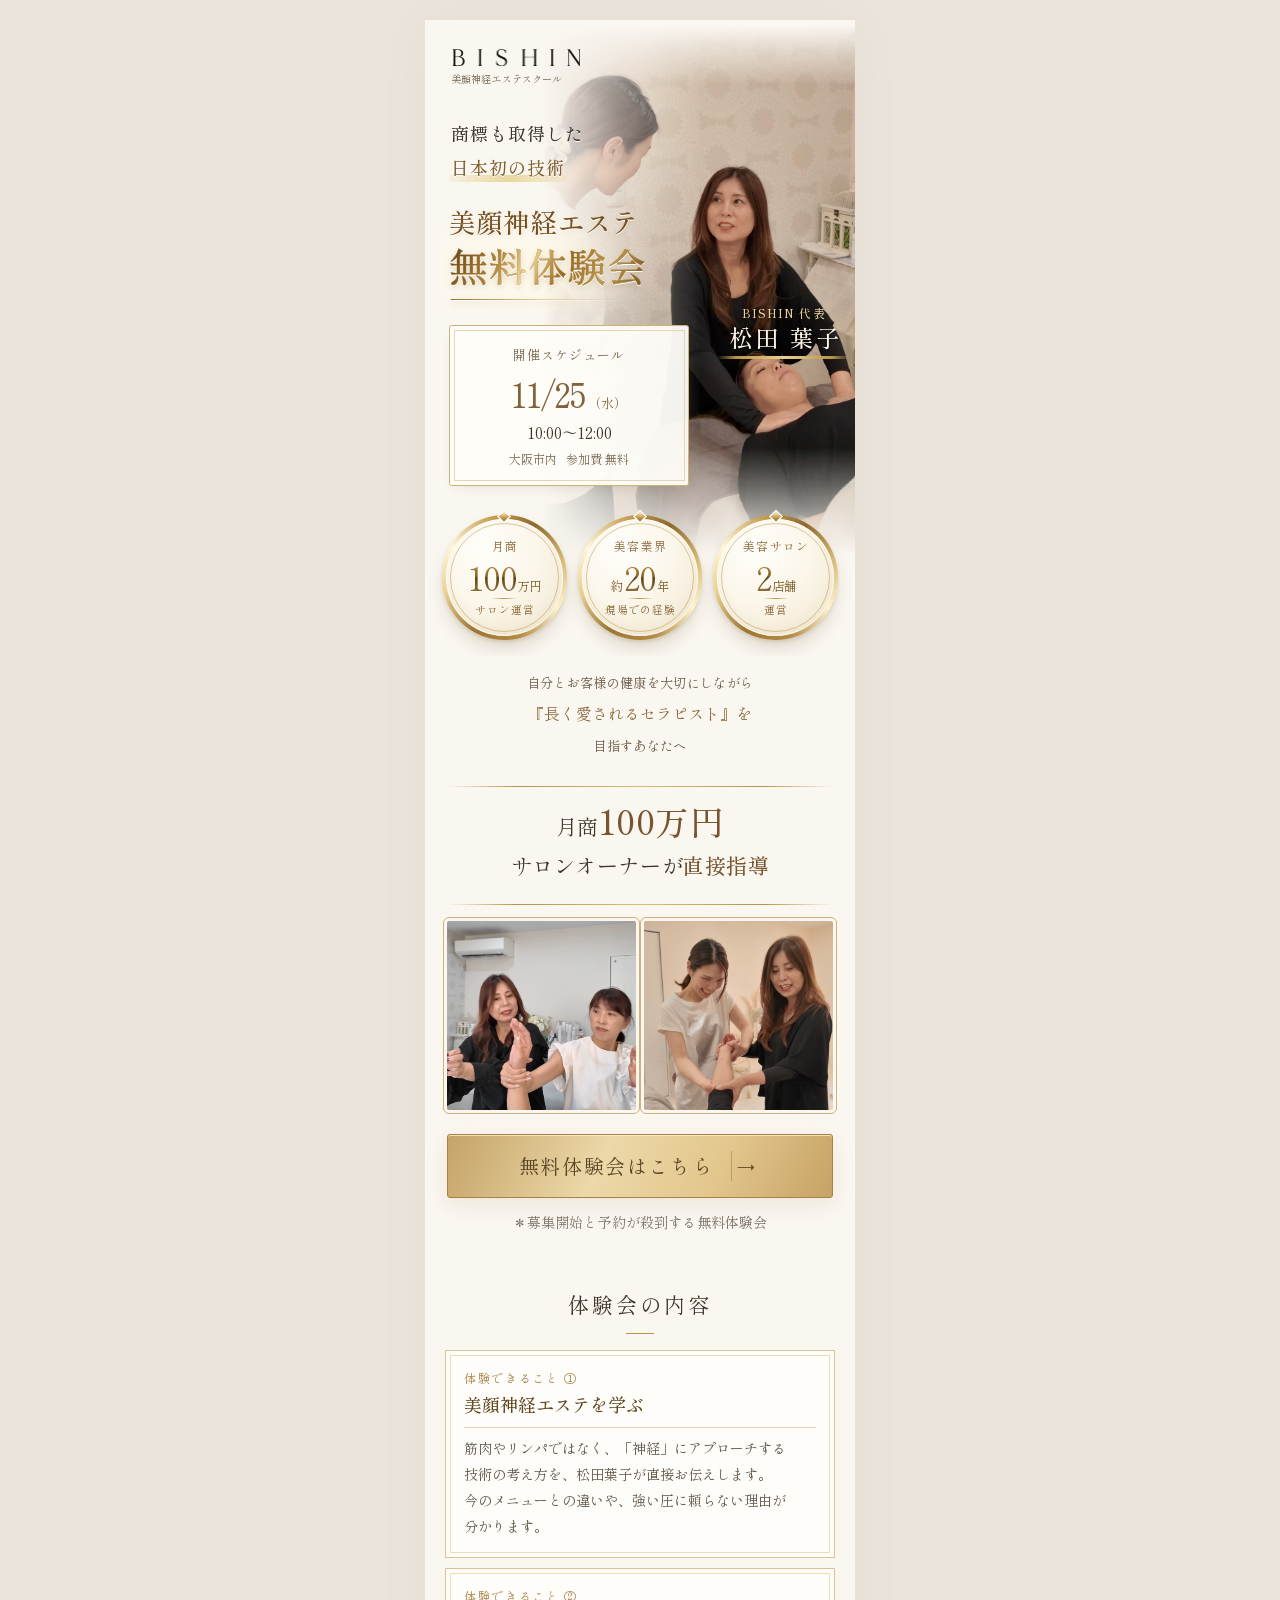
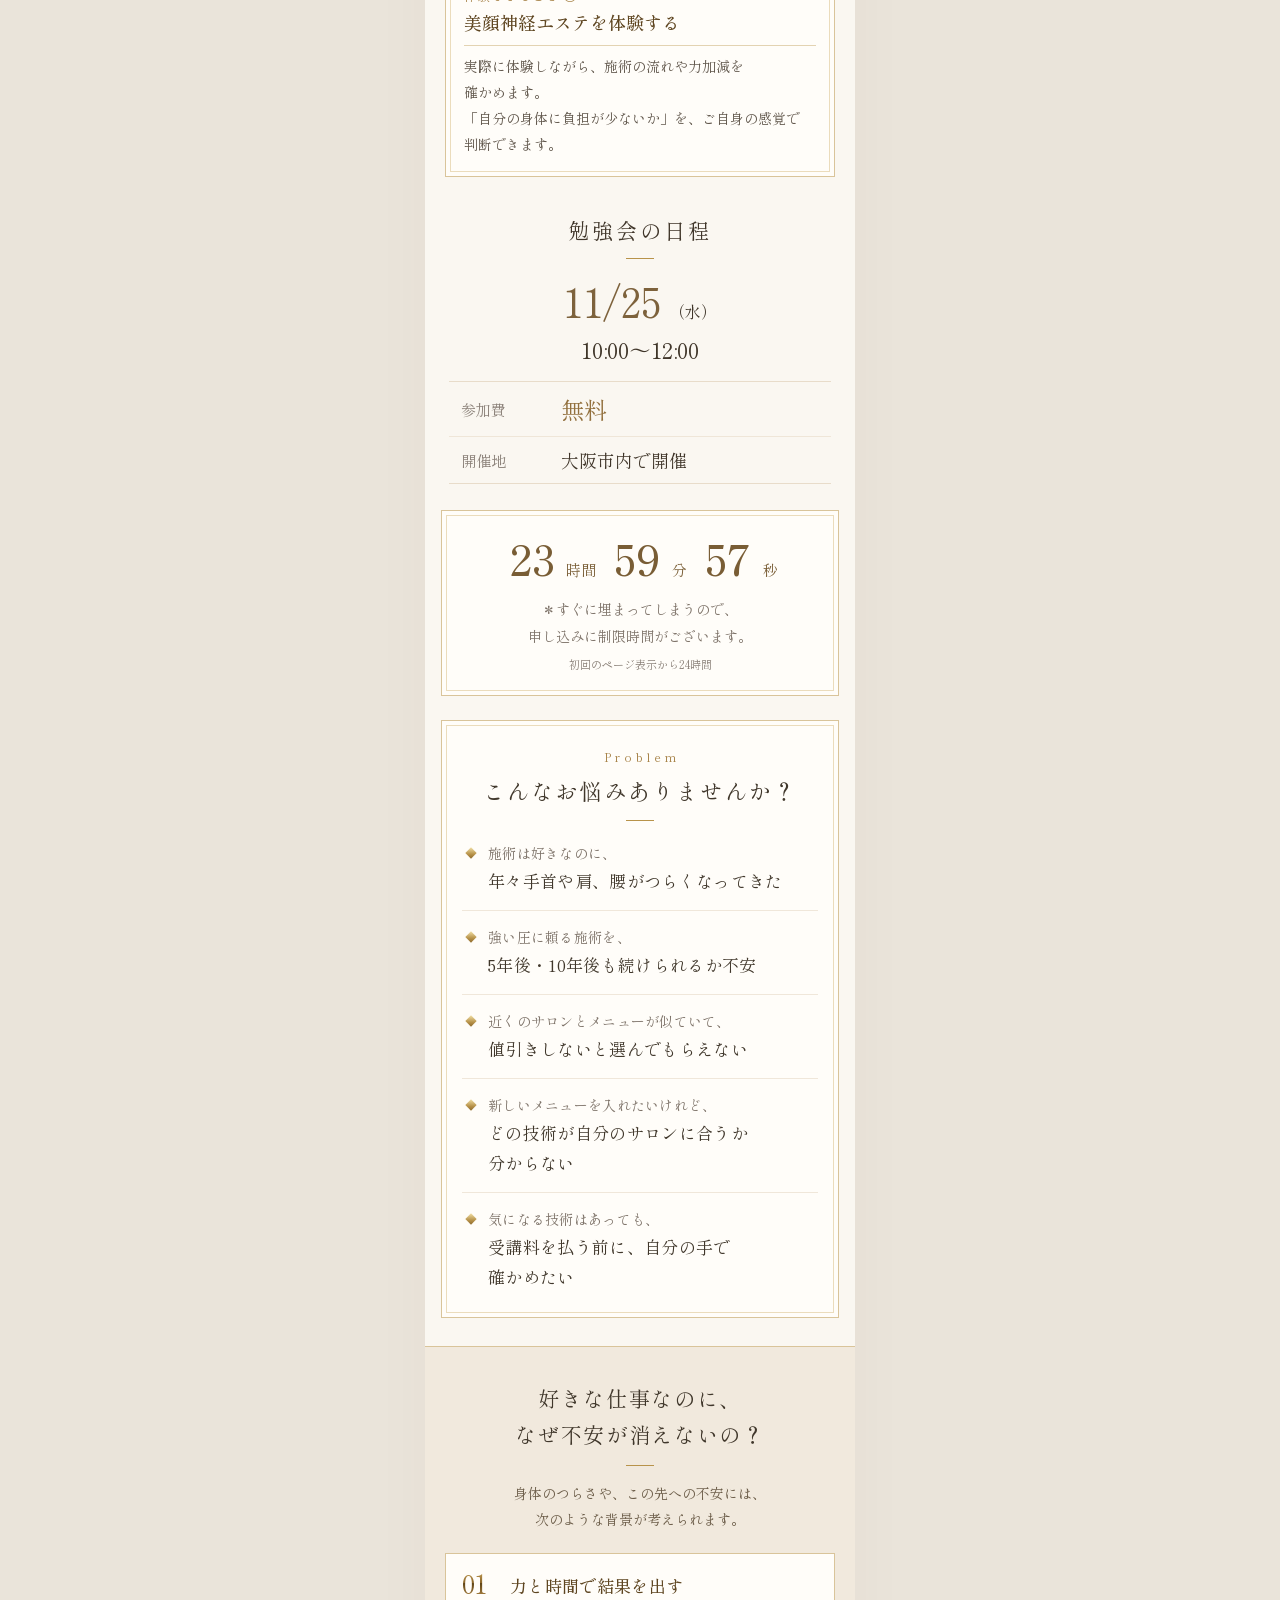
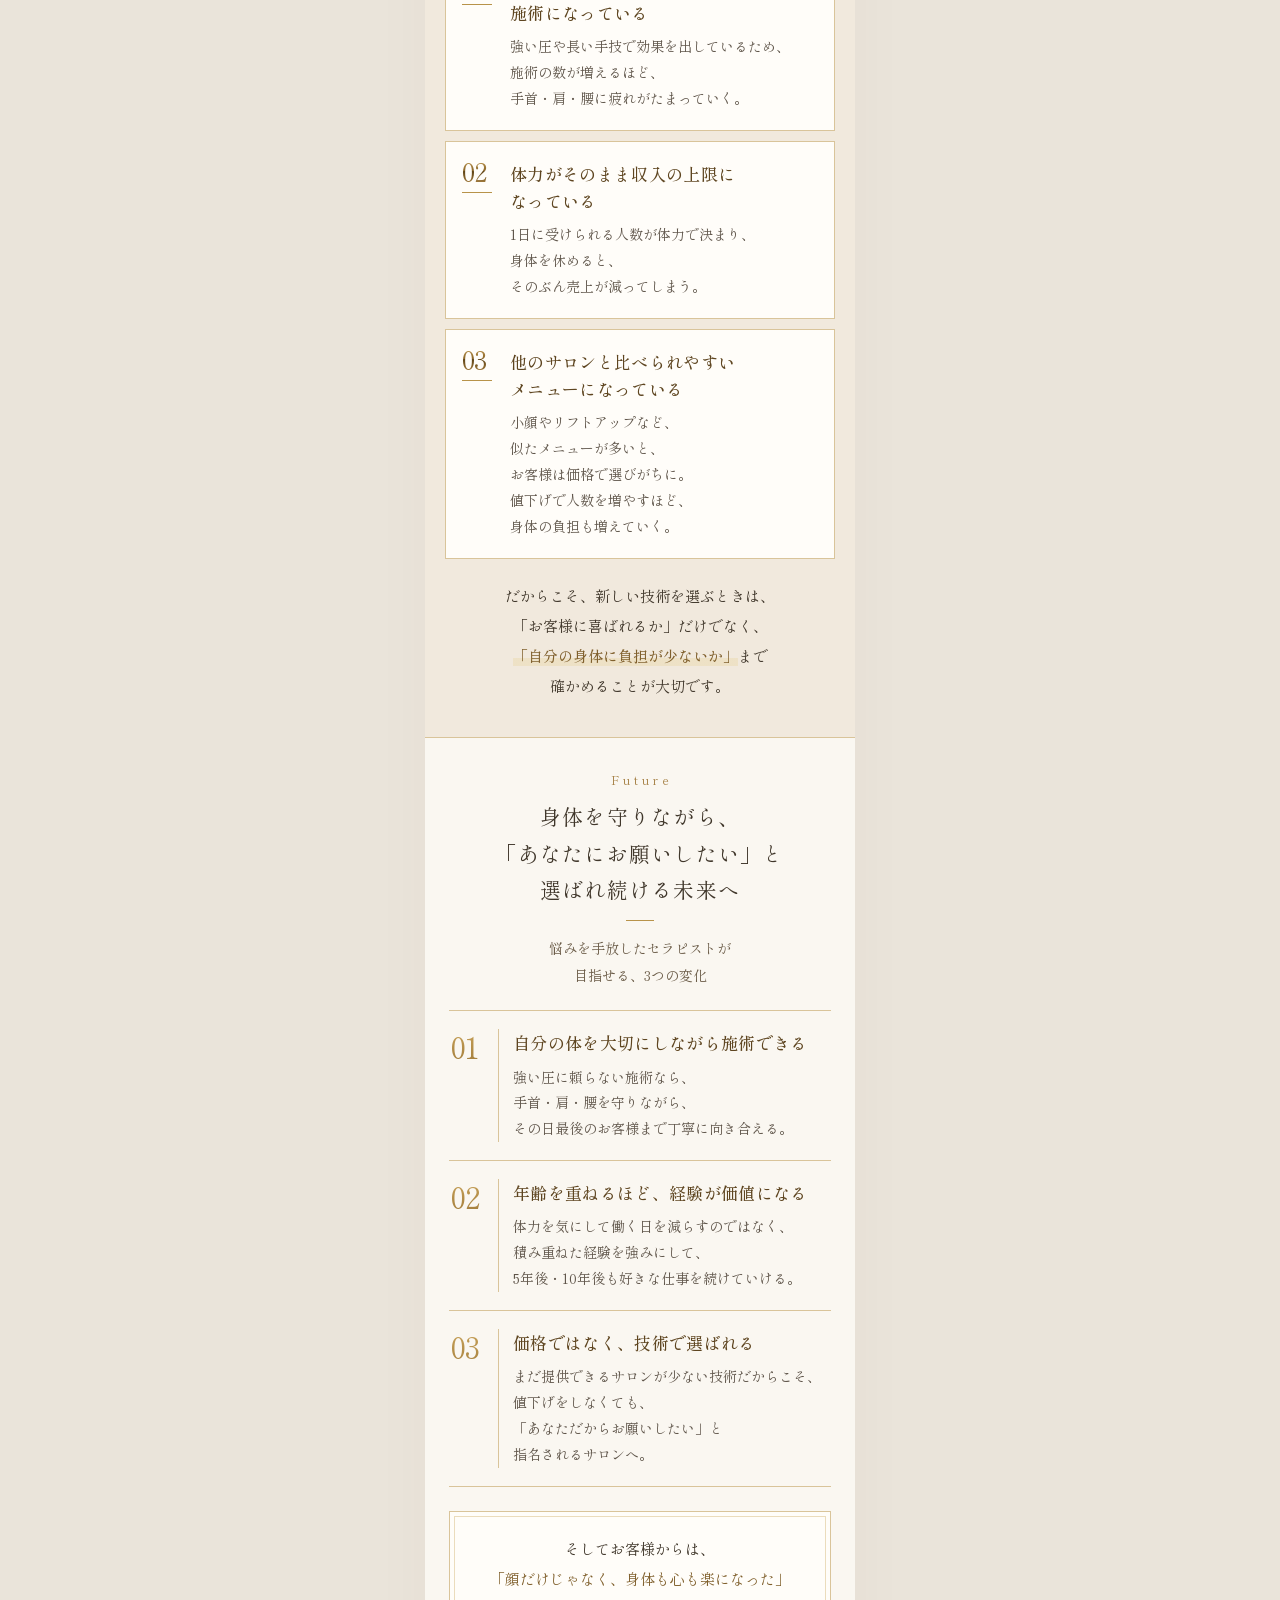
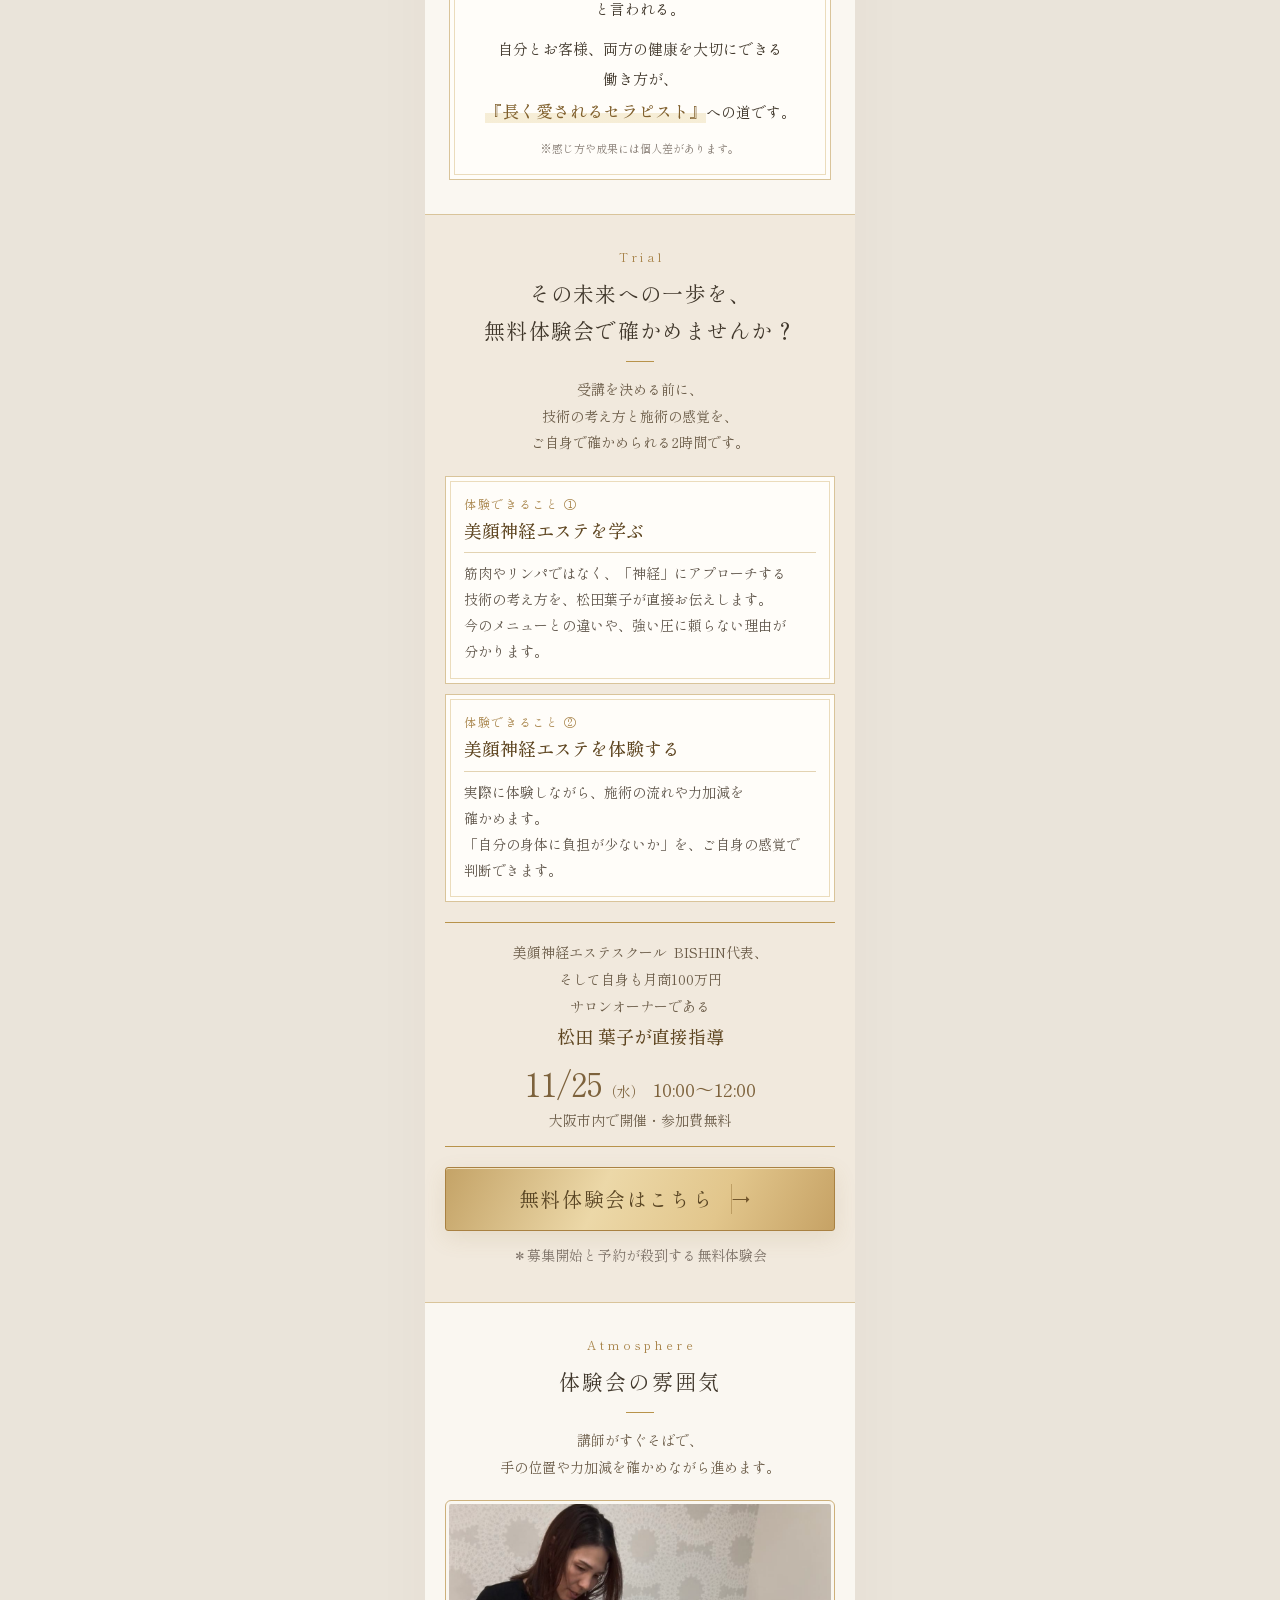
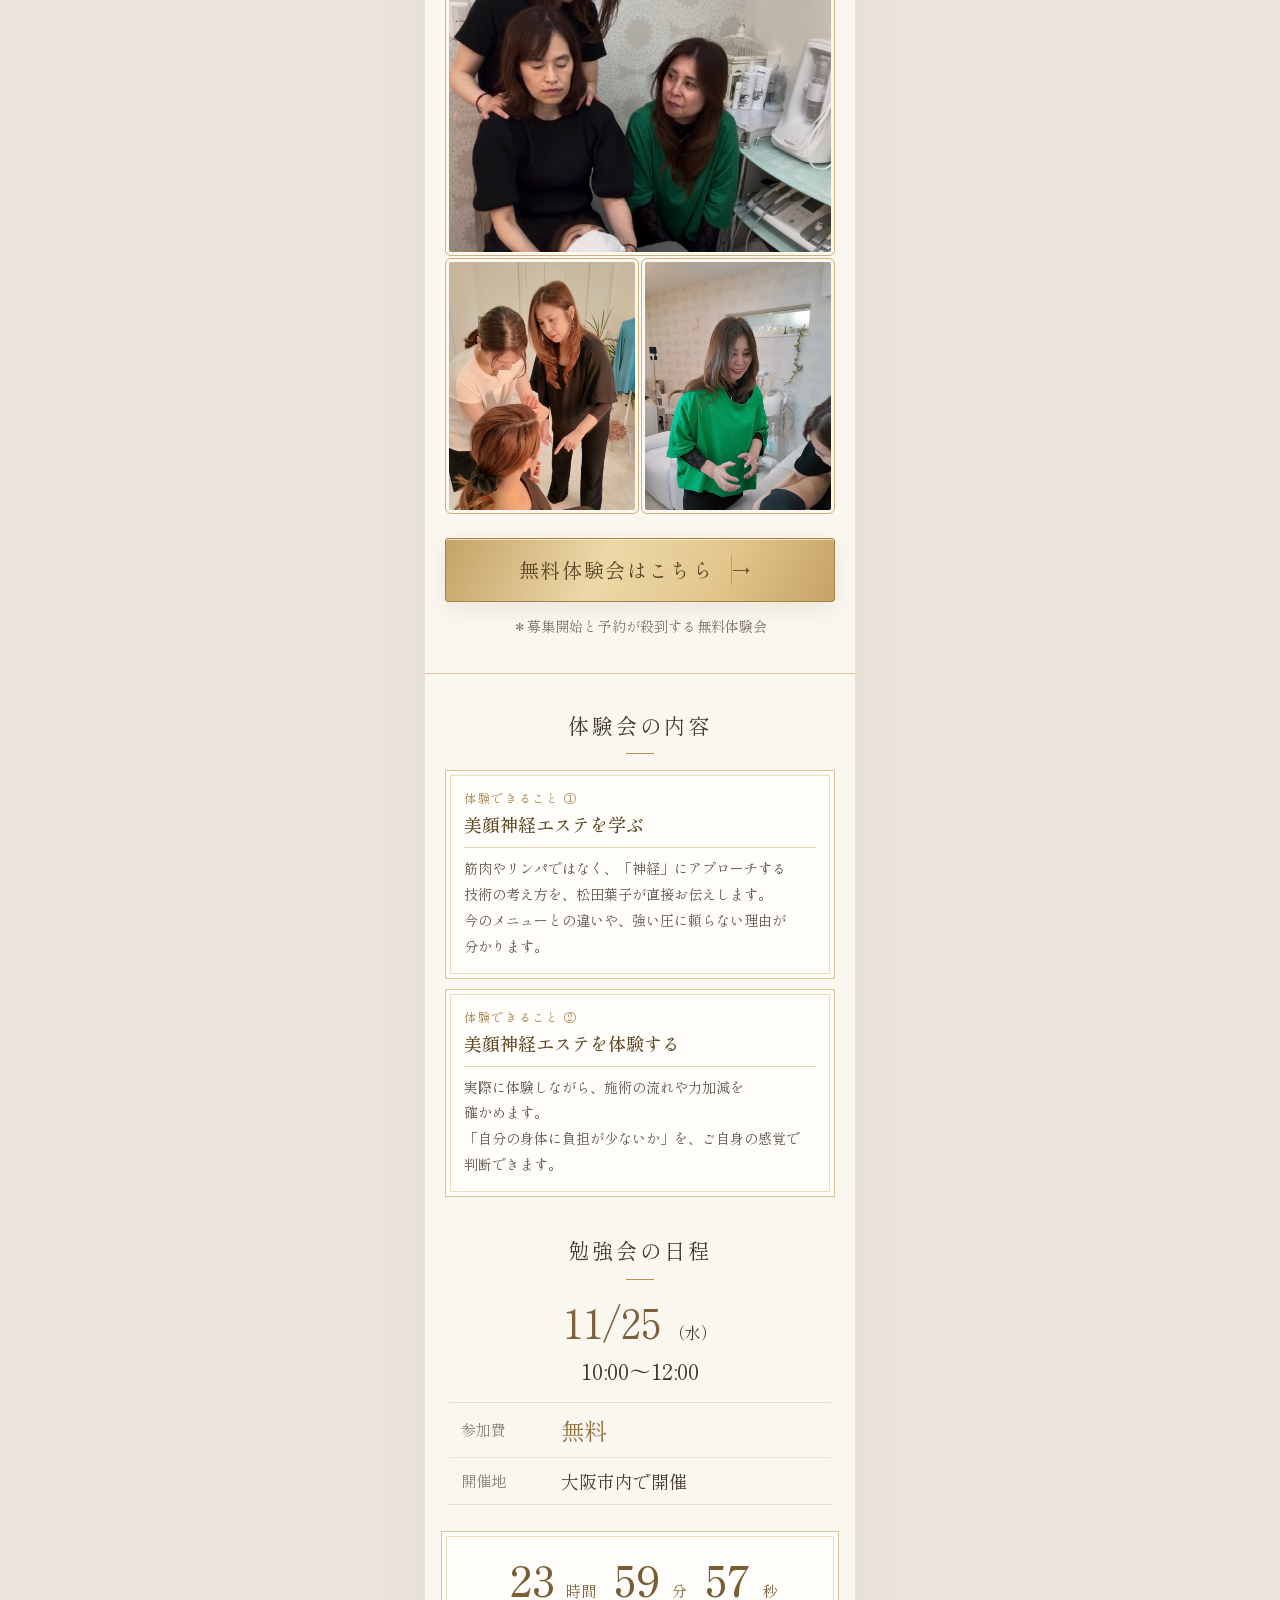
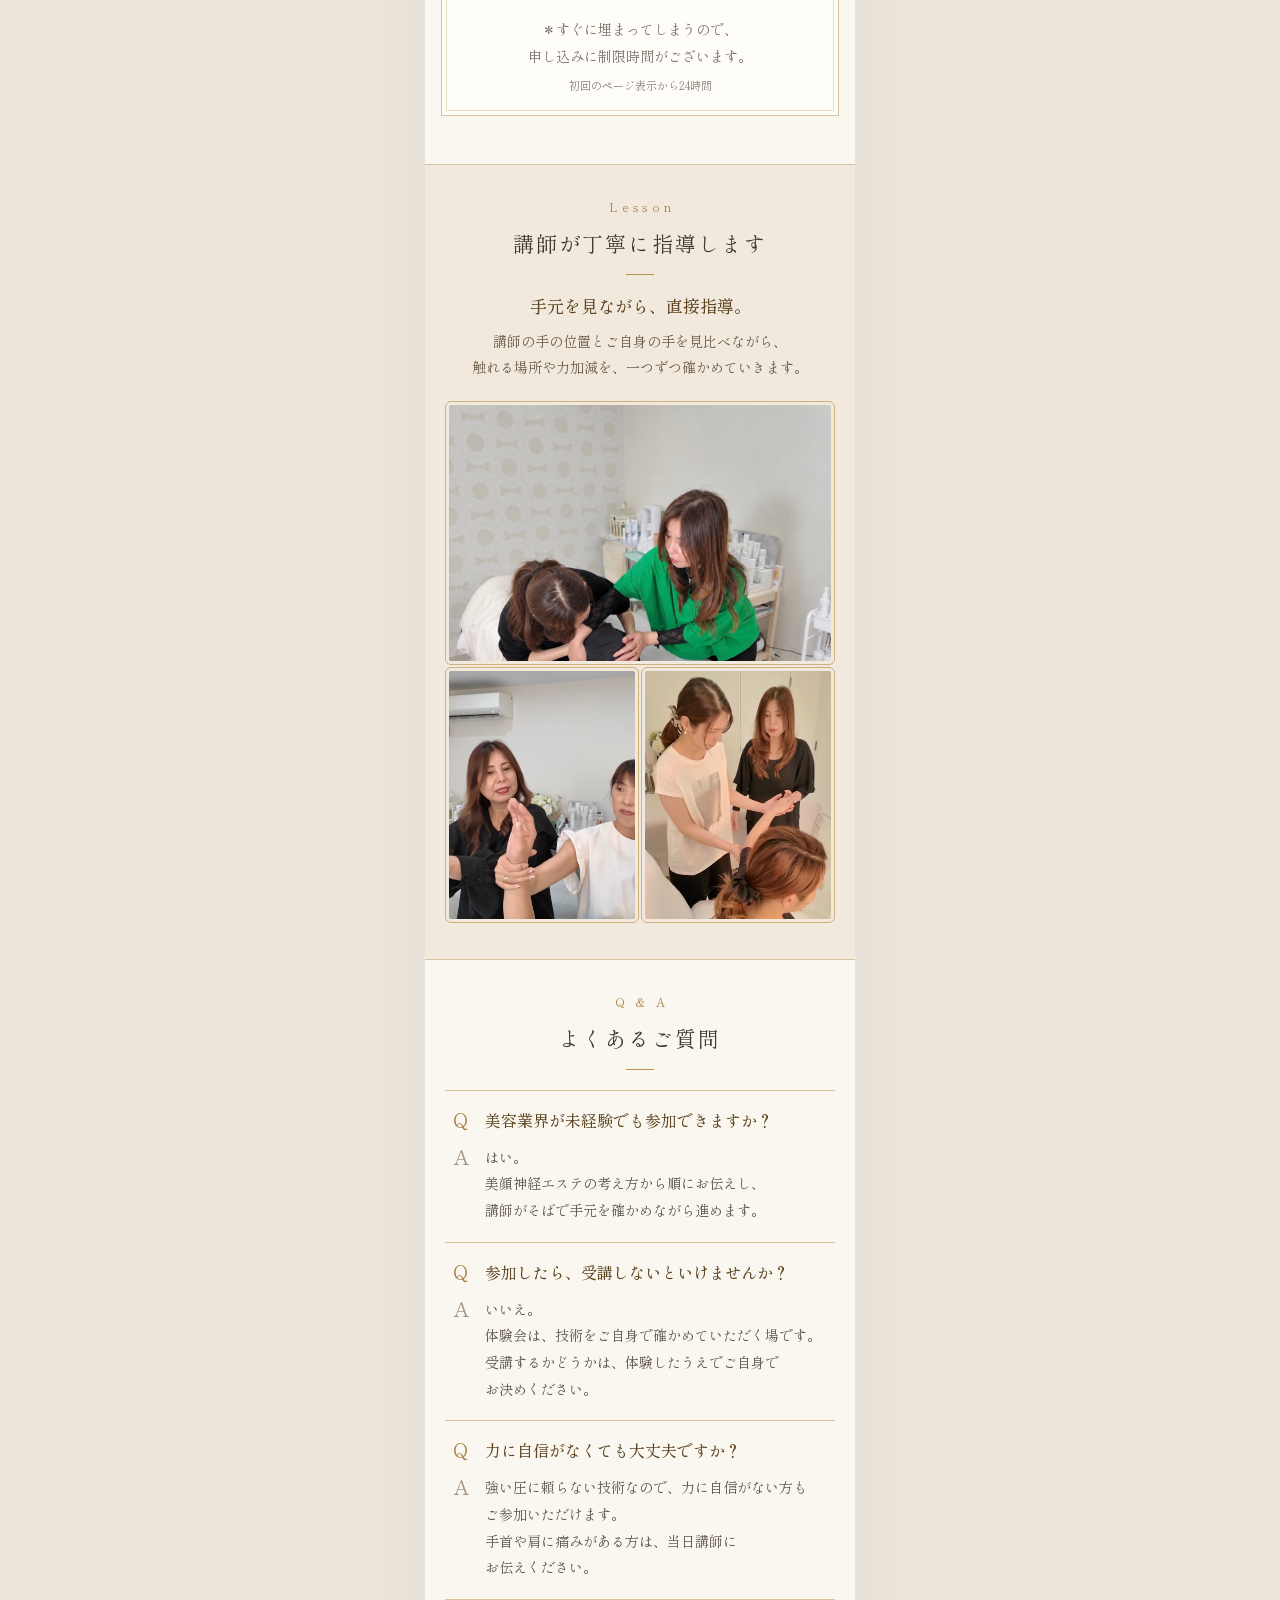
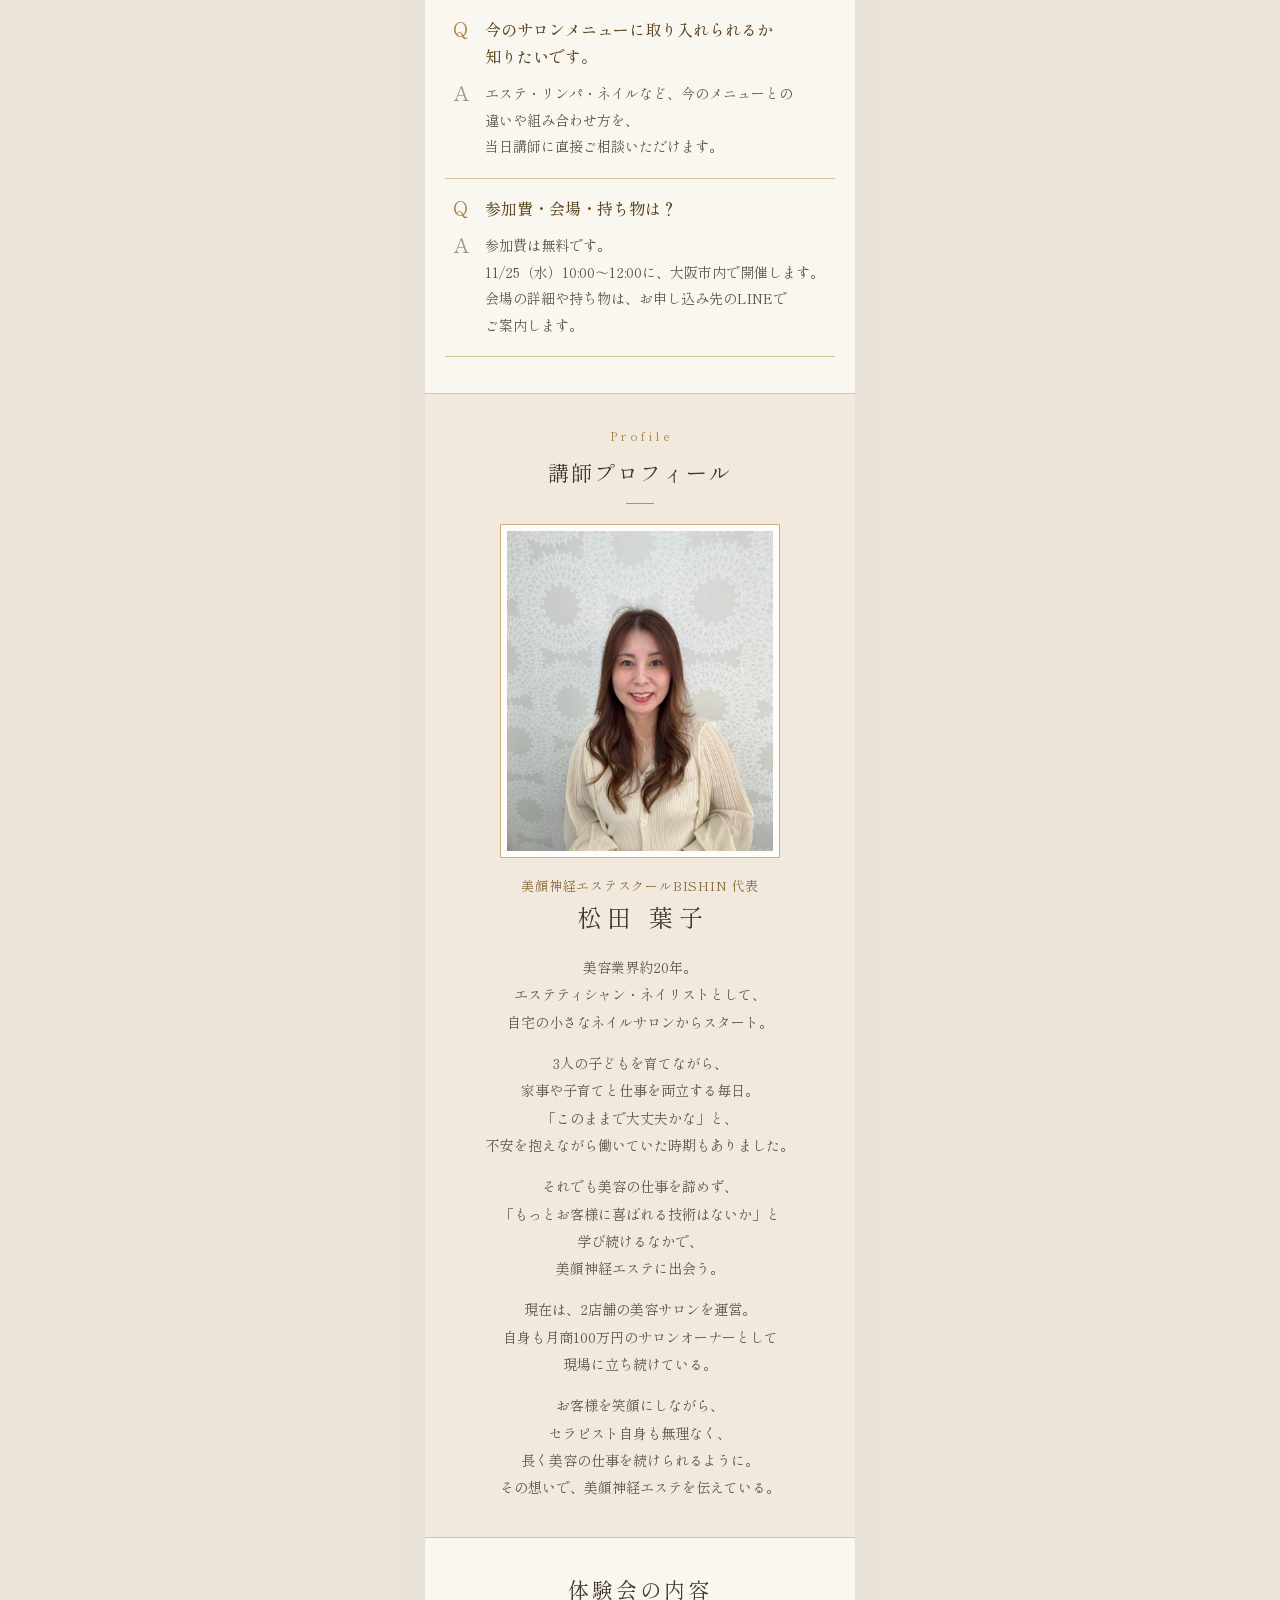
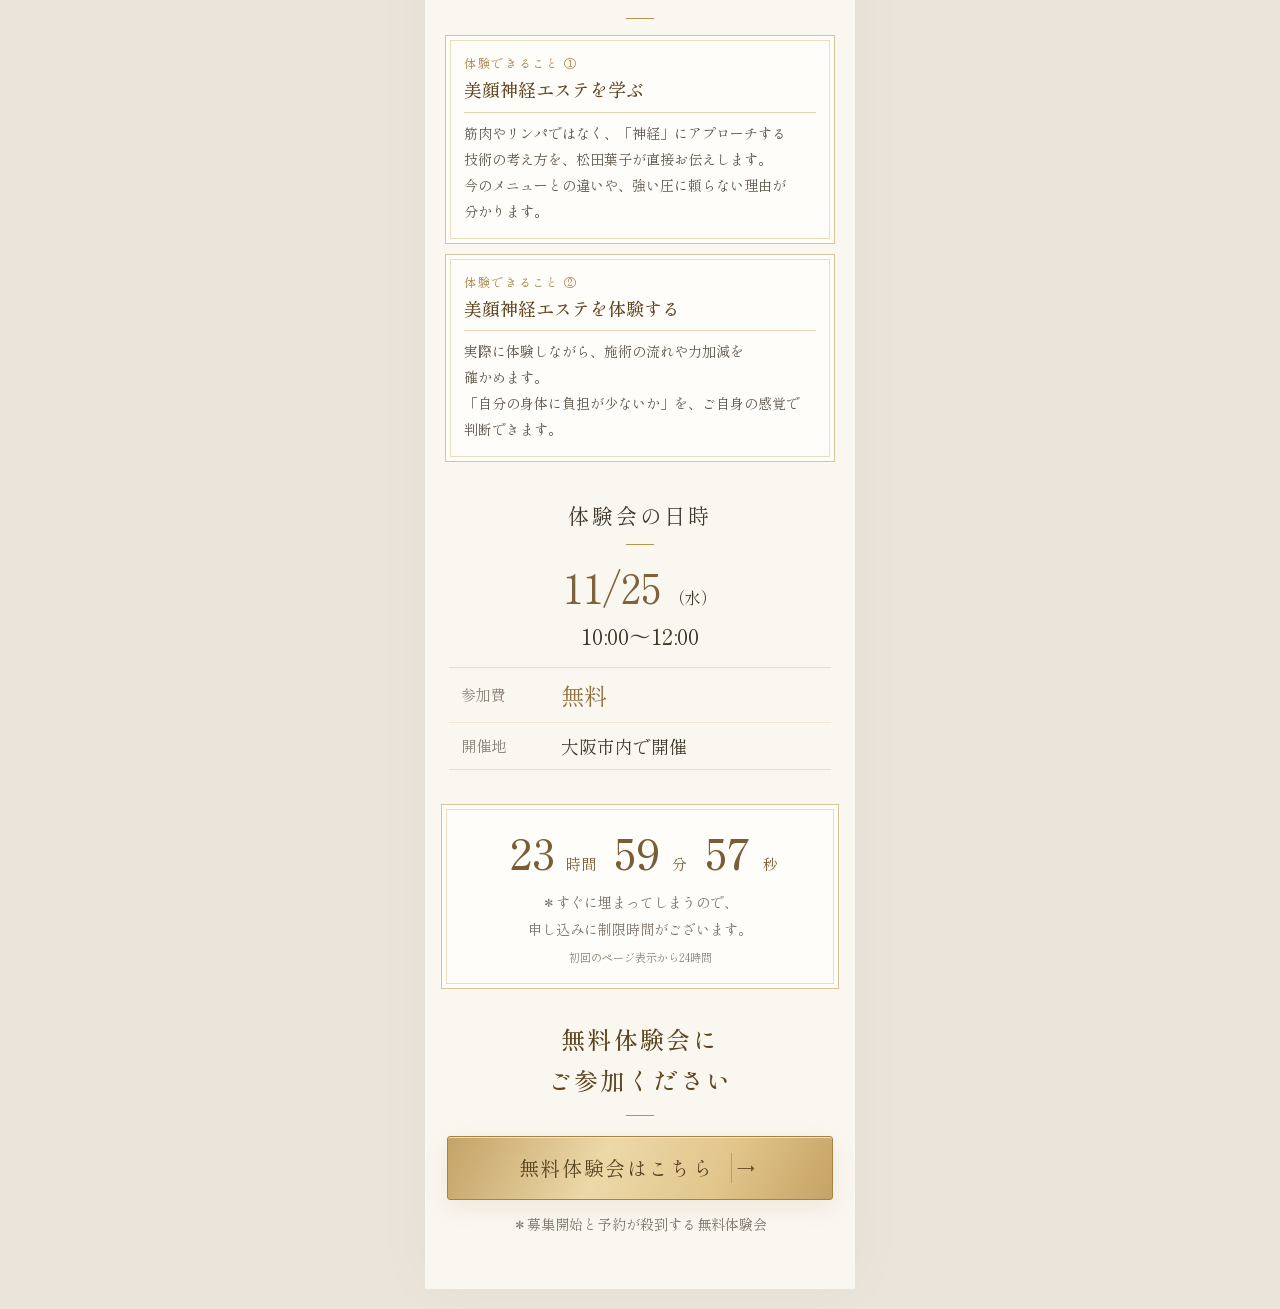
==== commit 5935bab3: "無料体験会LP：FV写真と直接指導の左写真を差し替え、名札を下線スタイルに変更 Co-Authored-By: Claude Opus 5.5 <noreply@anthropic.com>" ====
--- a/trial/index.html
+++ b/trial/index.html
@@ -1,8 +1,26 @@
 <!doctype html>
-<html lang="ja"><head><meta charset="utf-8"><meta name="viewport" content="width=device-width,initial-scale=1"><meta name="robots" content="index,follow"><meta name="description" content="11月25日（水）10:00〜12:00、大阪市内で開催。商標も取得した日本初の技術・美顔神経エステを学び、体験できるBISHINの無料体験会。参加費無料。"><link rel="canonical" href="https://bishinesute.com/trial/"><meta property="og:type" content="website"><meta property="og:title" content="美顔神経エステ 無料体験会 | BISHIN"><meta property="og:description" content="11月25日（水）10:00〜12:00、大阪市内。美顔神経エステを学ぶ・体験する。参加費無料。"><meta property="og:url" content="https://bishinesute.com/trial/"><meta property="og:image" content="https://bishinesute.com/trial/assets/hero.jpg"><title>BISHIN 美顔神経エステ無料体験会</title><link rel="preload" as="font" href="assets/shippori-mincho-400.woff" type="font/woff" crossorigin><link rel="preload" as="image" href="assets/hero.jpg"><link rel="stylesheet" href="style.css"></head><body>
+<html lang="ja"><head><meta charset="utf-8"><meta name="viewport" content="width=device-width,initial-scale=1"><meta name="robots" content="index,follow"><meta name="description" content="11月25日（水）10:00〜12:00、大阪市内で開催。商標も取得した日本初の技術・美顔神経エステを学び、体験できるBISHINの無料体験会。参加費無料。"><link rel="canonical" href="https://bishinesute.com/trial/"><meta property="og:type" content="website"><meta property="og:title" content="美顔神経エステ 無料体験会 | BISHIN"><meta property="og:description" content="11月25日（水）10:00〜12:00、大阪市内。美顔神経エステを学ぶ・体験する。参加費無料。"><meta property="og:url" content="https://bishinesute.com/trial/"><meta property="og:image" content="https://bishinesute.com/trial/assets/hero-v2.jpg"><title>BISHIN 美顔神経エステ無料体験会</title><link rel="preload" as="font" href="assets/shippori-mincho-400.woff" type="font/woff" crossorigin><link rel="preload" as="image" href="assets/hero-v2.jpg"><link rel="stylesheet" href="style.css"><!-- Meta Pixel Code -->
+<script>
+!function(f,b,e,v,n,t,s)
+{if(f.fbq)return;n=f.fbq=function(){n.callMethod?
+n.callMethod.apply(n,arguments):n.queue.push(arguments)};
+if(!f._fbq)f._fbq=n;n.push=n;n.loaded=!0;n.version='2.0';
+n.queue=[];t=b.createElement(e);t.async=!0;
+t.src=v;s=b.getElementsByTagName(e)[0];
+s.parentNode.insertBefore(t,s)}(window, document,'script',
+'https://connect.facebook.net/en_US/fbevents.js');
+fbq('init', '2170507383557687');
+fbq('track', 'PageView');
+</script>
+<noscript><img height="1" width="1" style="display:none"
+src="https://www.facebook.com/tr?id=2170507383557687&ev=PageView&noscript=1"
+/></noscript>
+<!-- End Meta Pixel Code -->
+<script src="meta-lead.js" defer></script>
+</head><body>
 <main class="fv">
  <section class="hero" aria-labelledby="trial-title">
-  <img class="hero-image" src="assets/hero.jpg" alt="松田葉子が受講生に美顔神経エステを指導している様子" width="1170" height="2053" fetchpriority="high">
+  <img class="hero-image" src="assets/hero-v2.jpg" alt="松田葉子が施術をしながら受講生に説明している様子" width="1170" height="1461" fetchpriority="high">
   <header class="brand"><img src="assets/logo.png" alt="BISHIN" width="256" height="40"><p>美顔神経エステスクール</p></header>
   <p class="kicker"><span>商標も取得した</span><br><span>日本初の技術</span></p>
   <h1 id="trial-title"><span class="technique">美顔神経エステ</span><span class="event">無料体験会</span></h1>
@@ -19,7 +37,7 @@
 <section class="teaching-section" aria-labelledby="teaching-title">
  <h2 id="teaching-title" class="teaching-statement"><span class="statement-amount">月商<strong>100万円</strong></span><span>サロンオーナーが<strong>直接指導</strong></span></h2>
  <div class="teaching-gallery" aria-label="美顔神経エステの施術と指導風景">
-  <img src="assets/experience-treatment.jpg" width="1170" height="1461" alt="松田葉子が美顔神経エステの施術をしながら受講生に説明する様子" loading="lazy">
+  <img src="assets/experience-arm.jpg" width="1170" height="1176" alt="松田葉子が受講生の腕を支えながら手の使い方を説明する様子" loading="lazy">
   <img src="assets/experience-teaching.jpg" width="1170" height="1270" alt="松田葉子が受講生に手の使い方を直接指導する様子" loading="lazy">
  </div>
 </section>
--- a/trial/style.css
+++ b/trial/style.css
@@ -270,3 +270,19 @@
 /* 2026-11-06 最後のまとめ：カウンターをCTAの直前へ */
 .final-block>.countdown-section{margin-top:8px;margin-bottom:0}
 .final-block{padding-top:8px}
+
+/* ===== 2026-11-06 FV写真差し替え（hero-v2）：手元を見せ、名札を手元の下へ（ここから） ===== */
+.hero-image{top:0;height:84%;object-position:62% 78%;mask-image:linear-gradient(to right,transparent 18%,#000 55%),linear-gradient(to bottom,transparent 1%,#000 12% 80%,transparent 100%)}
+.nameplate{top:45%;right:2%;width:auto;padding:1.4cqw 6cqw 1.8cqw;border:0;border-radius:0;background:radial-gradient(ellipse at 50% 50%,#fffdf9f2 0%,#fffdf9d9 45%,#fffdf900 72%);box-shadow:none;text-align:center}
+.nameplate::before{content:none}
+.nameplate::after{content:"";position:absolute;left:4cqw;right:4cqw;bottom:.9cqw;height:.55cqw;background:linear-gradient(90deg,transparent,#b8934a 14%,#e9d08e 50%,#b8934a 86%,transparent);box-shadow:0 0 1.2cqw #fff8}
+.nameplate p{text-shadow:0 0 .6cqw #fff,0 0 1.4cqw #fff,0 0 2.4cqw #fffc}
+.nameplate p:first-child{color:#5e4520;font-weight:500}
+.teacher-name{font-size:5.4cqw;font-weight:500;color:#3a2e20}
+/* ===== FV写真差し替え（ここまで） ===== */
+/* 2026-11-07 名札：円形のもやを削除、白文字＋細い影、行間を詰める */
+.nameplate{background:none;padding:0 1cqw 1.4cqw}
+.nameplate::after{left:-1cqw;right:-1cqw;bottom:0;box-shadow:none}
+.nameplate p{text-shadow:0 1px 2px #1a120a99,0 0 1px #1a120a66}
+.nameplate p:first-child{color:#ecd8a4;line-height:1.3;letter-spacing:.12em}
+.teacher-name{margin-top:.2cqw;line-height:1.3;color:#fffaf0}
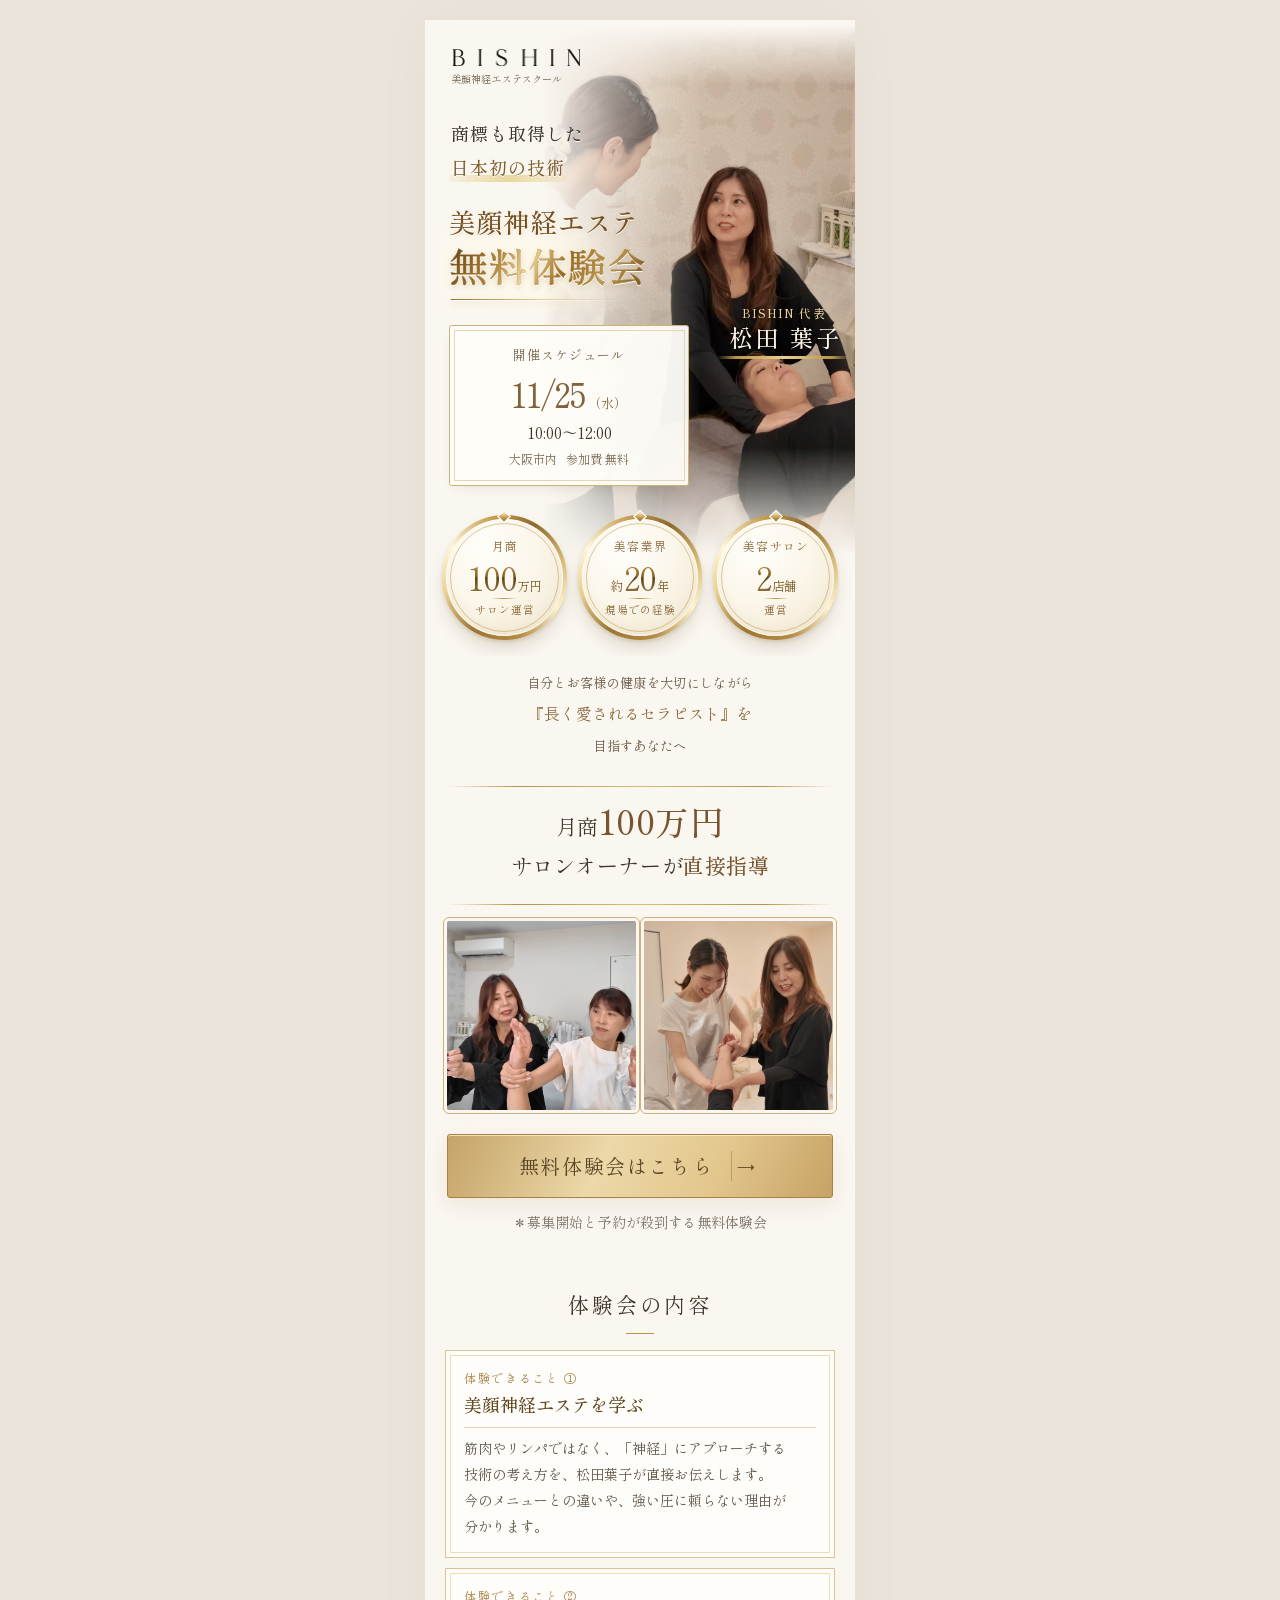
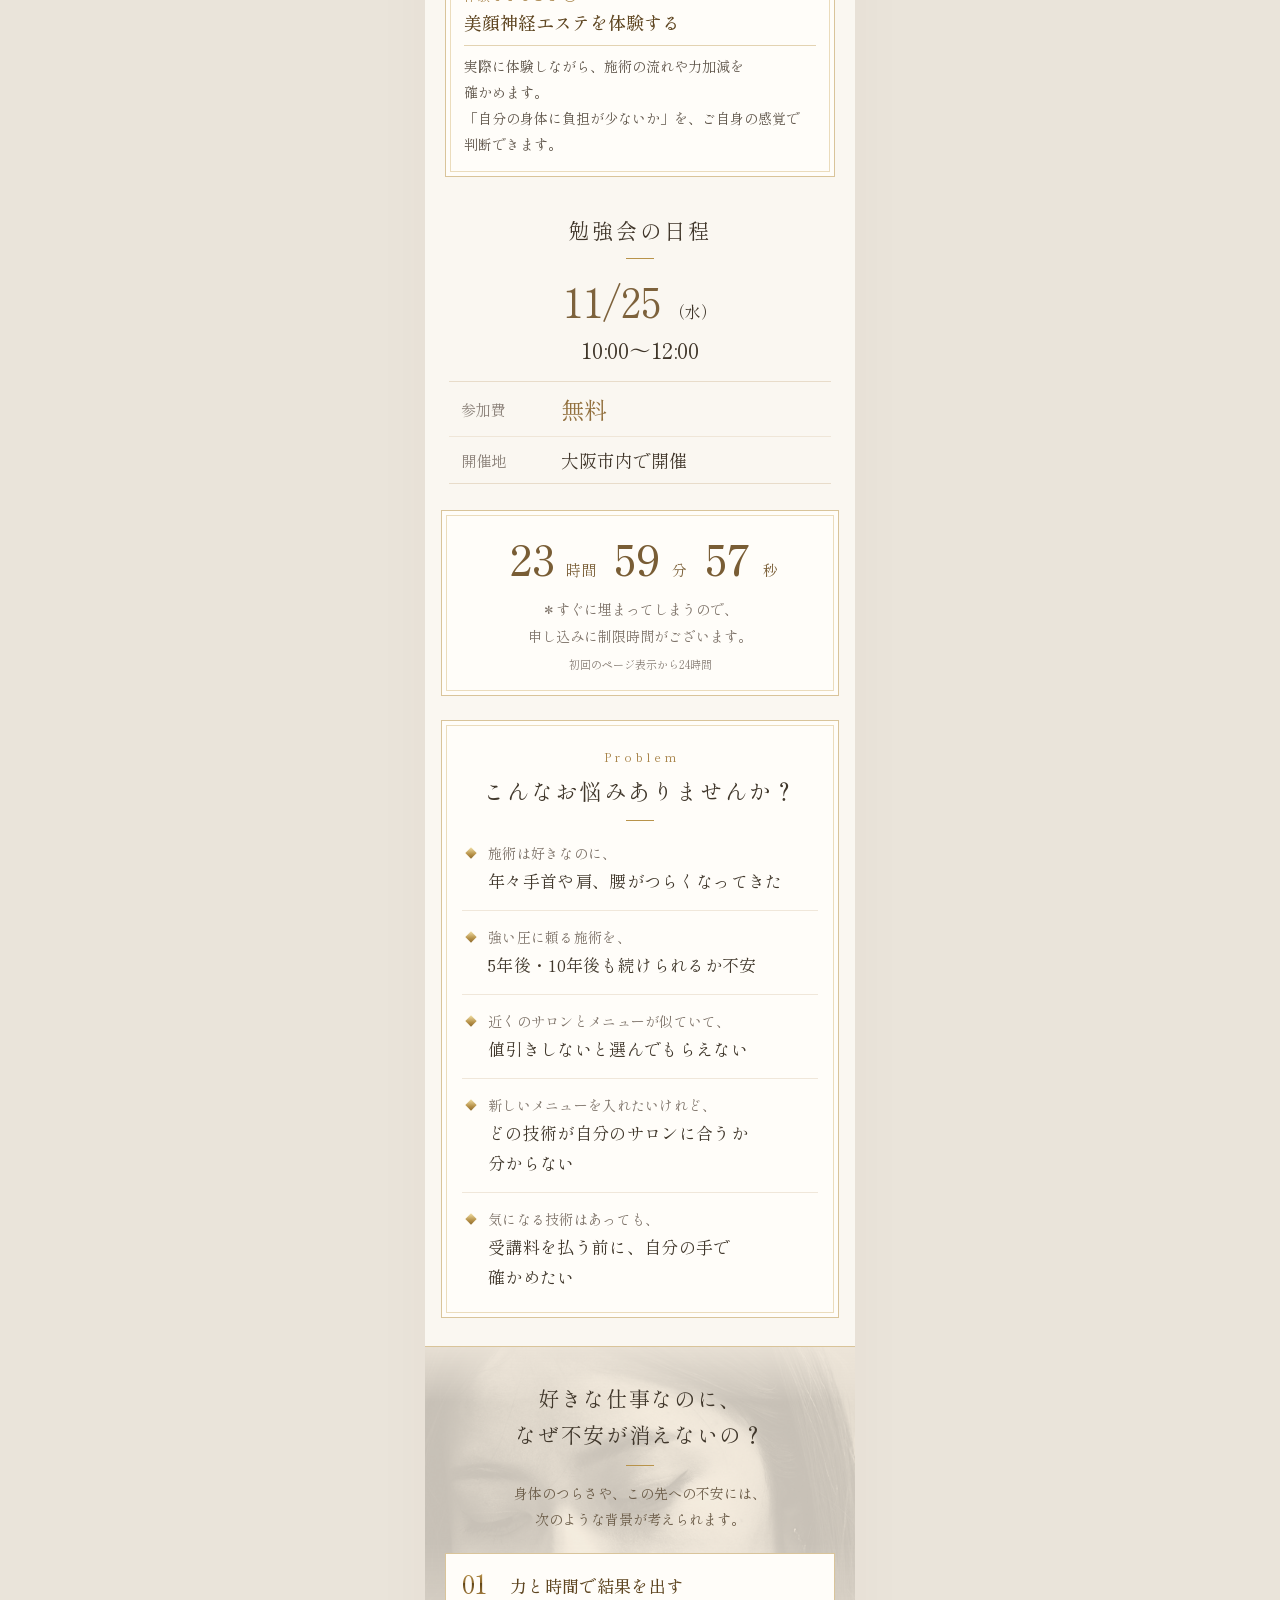
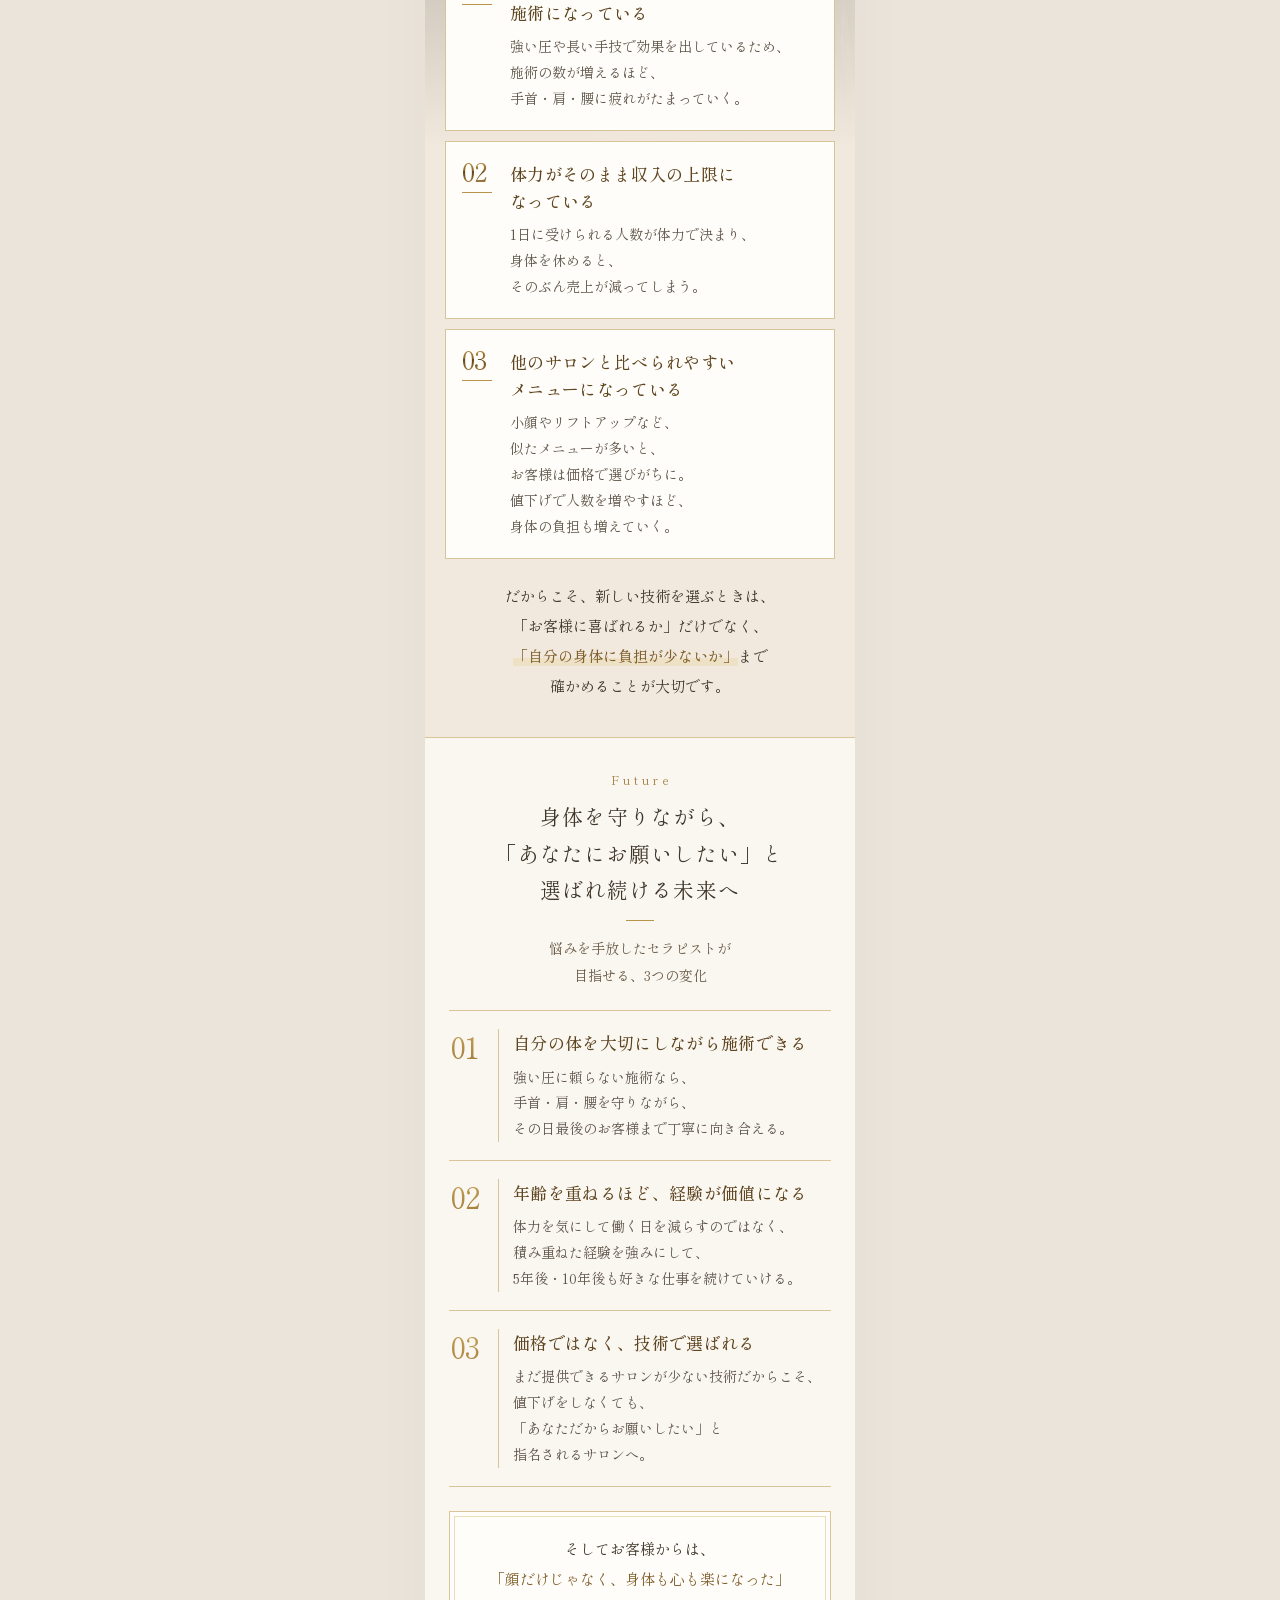
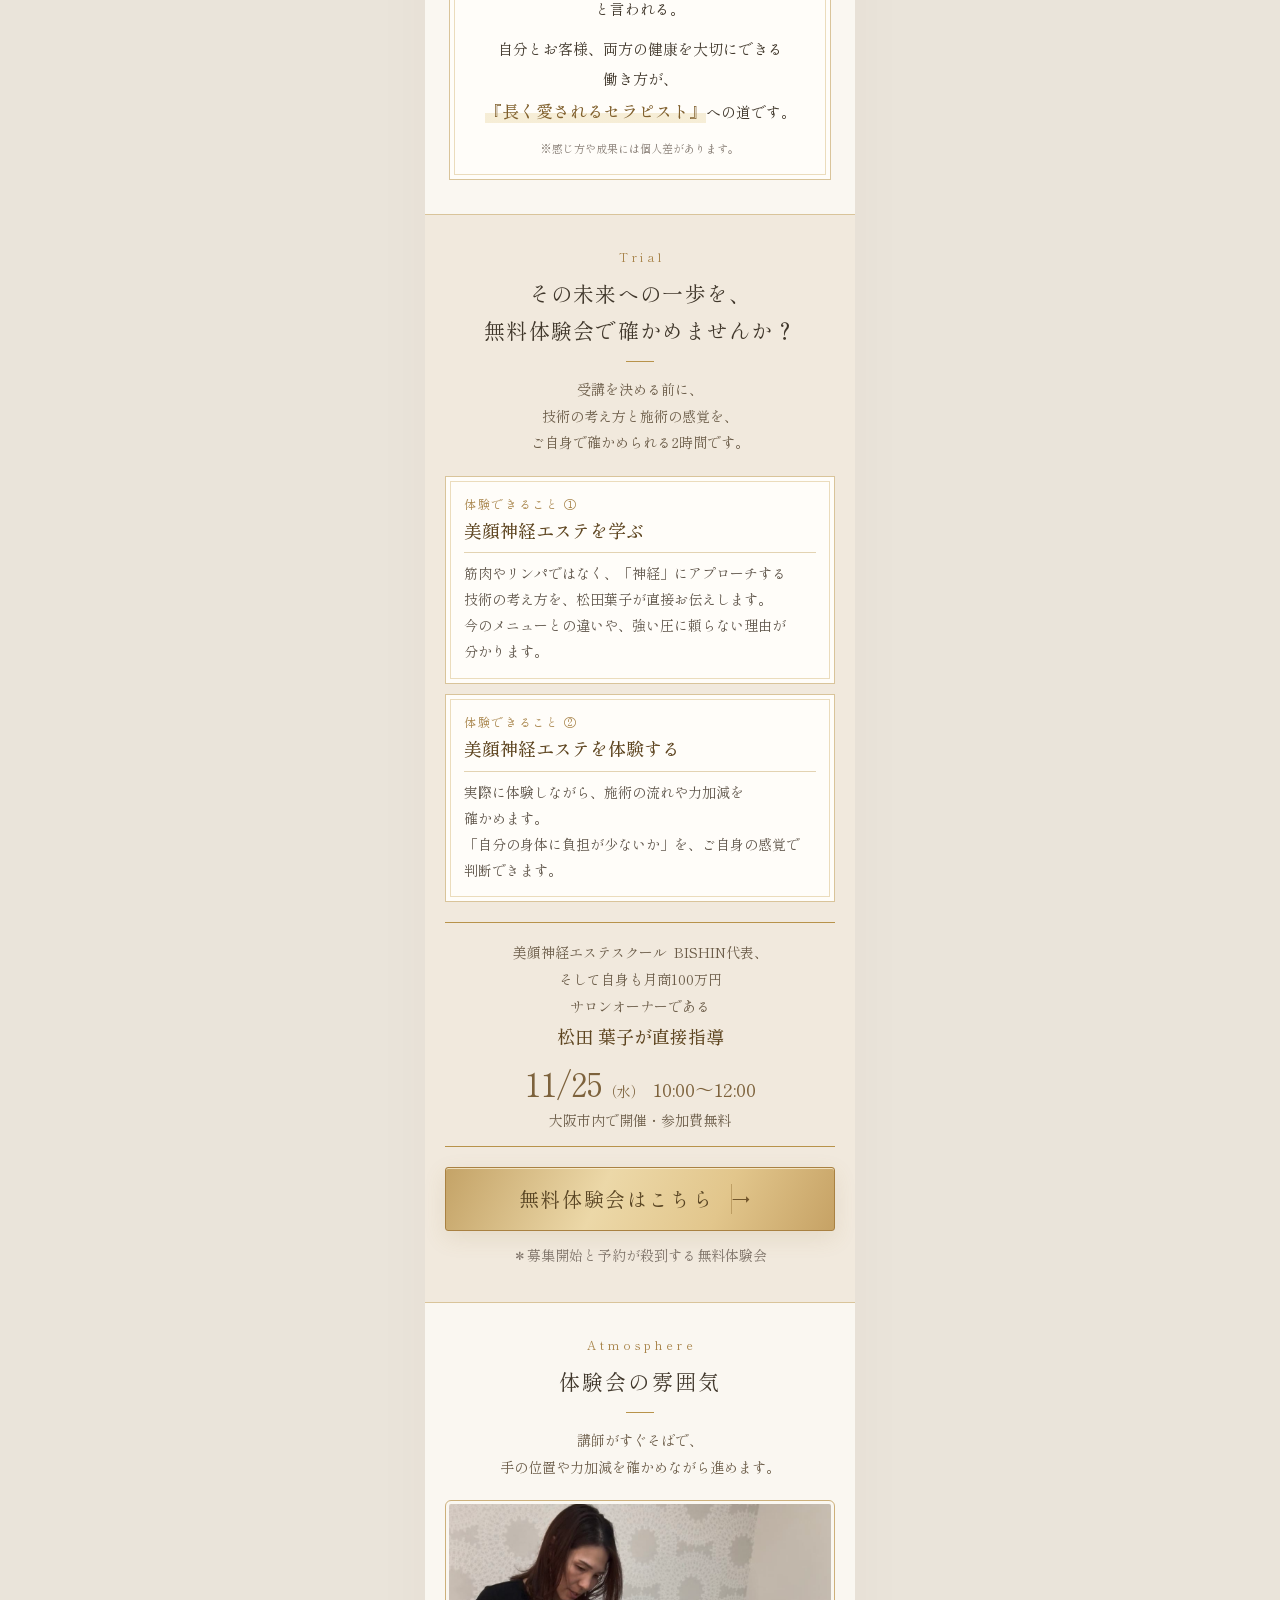
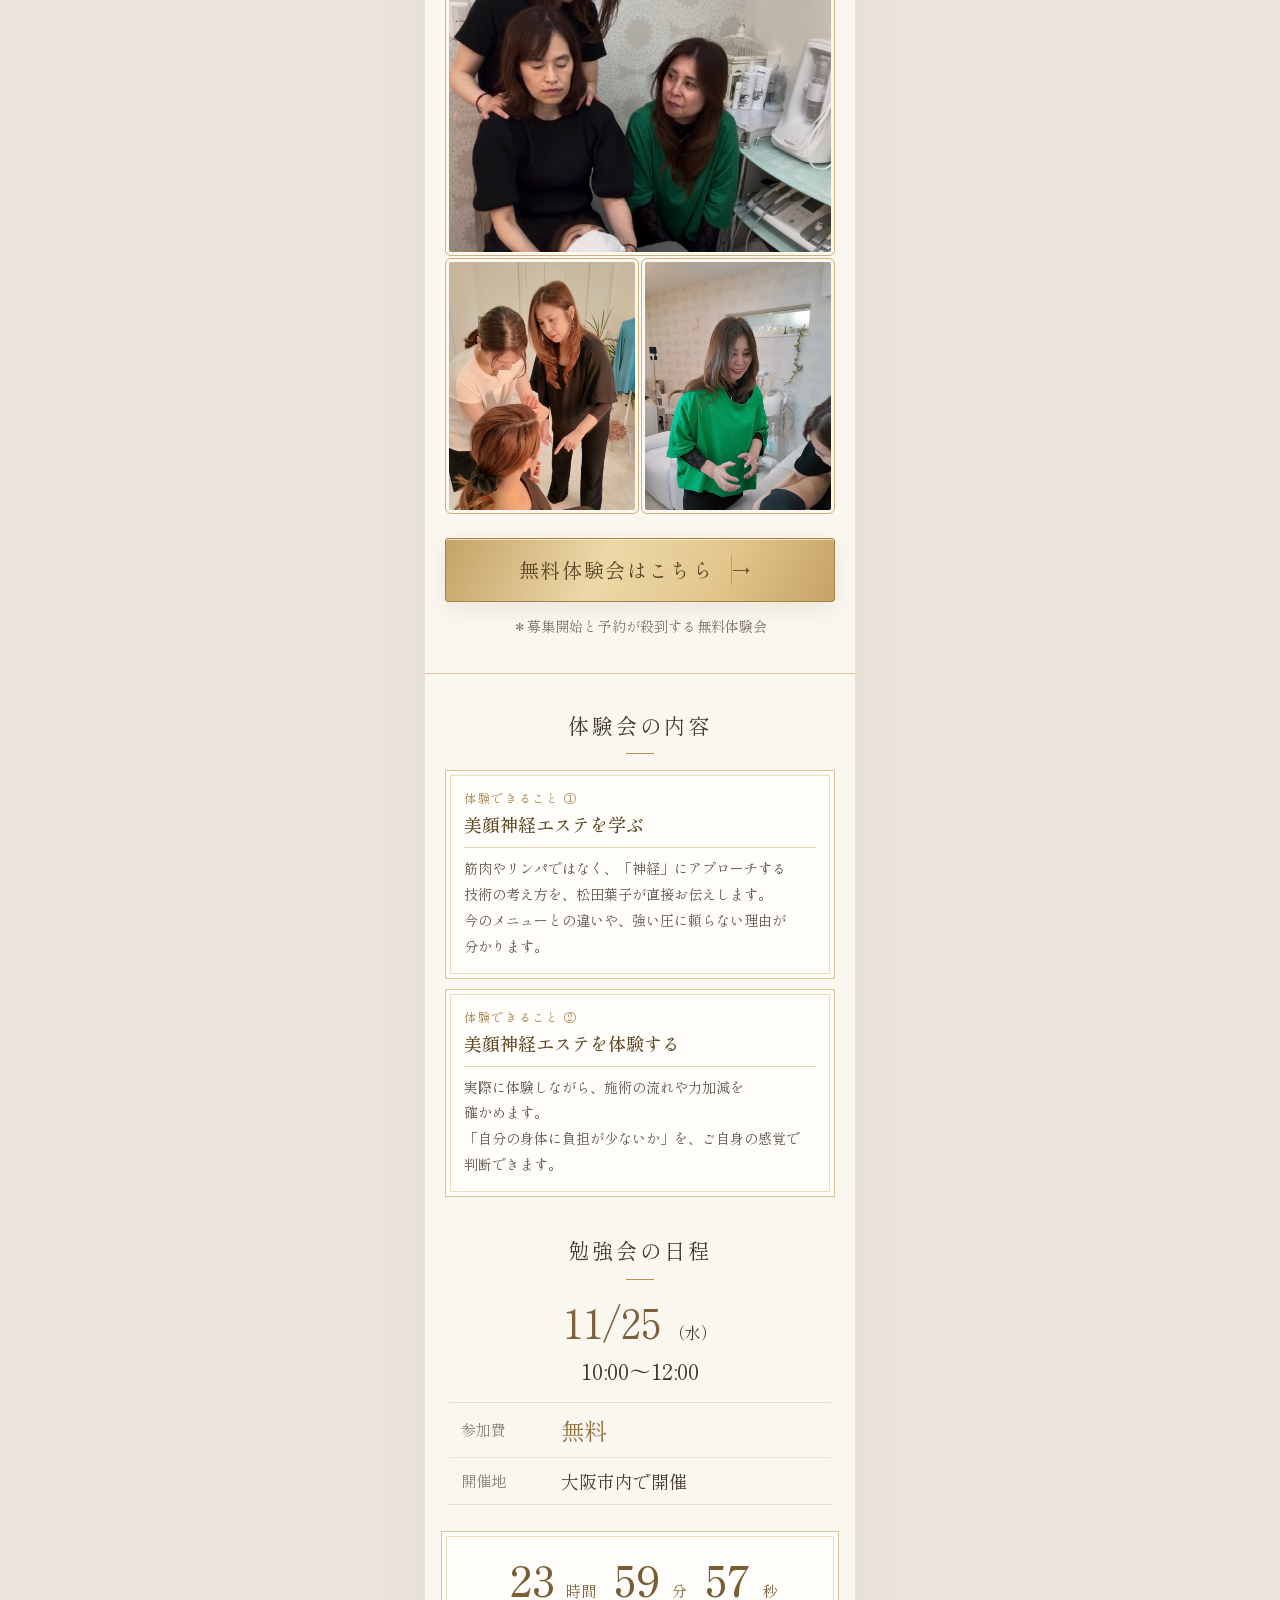
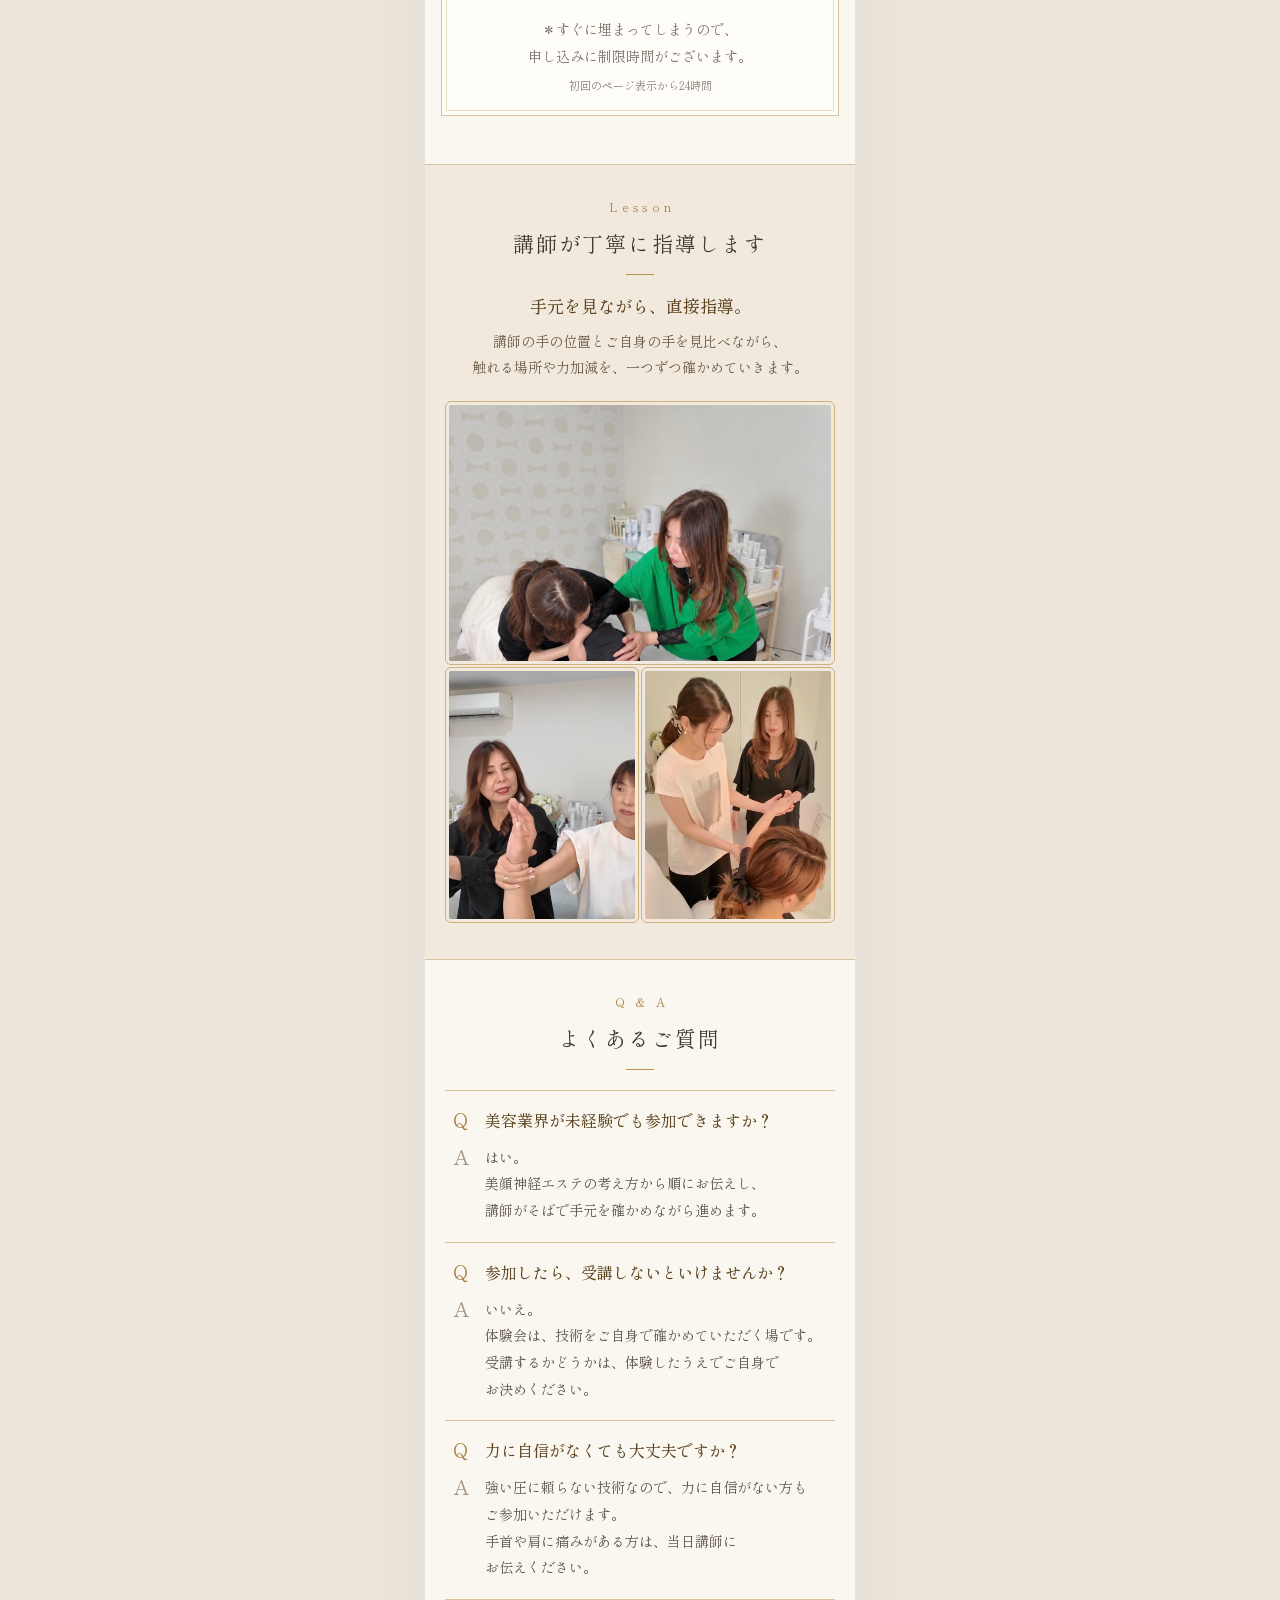
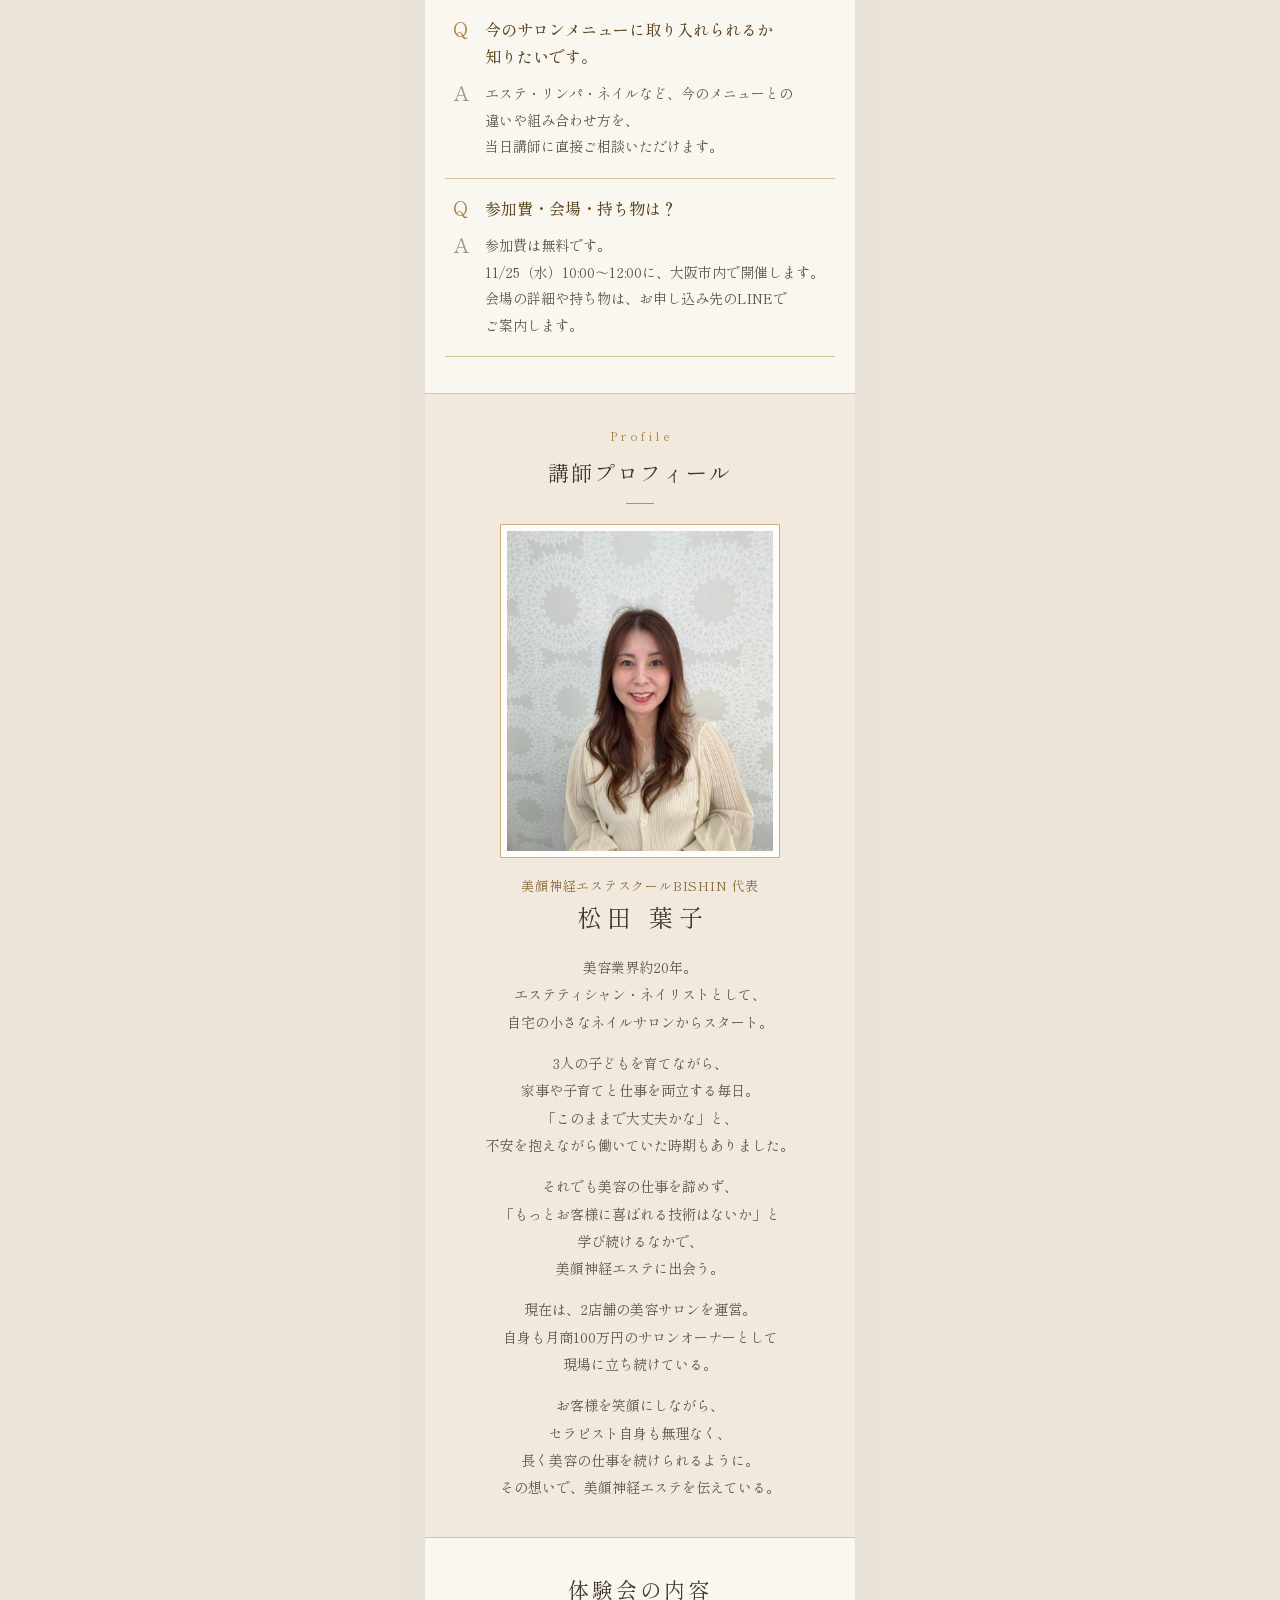
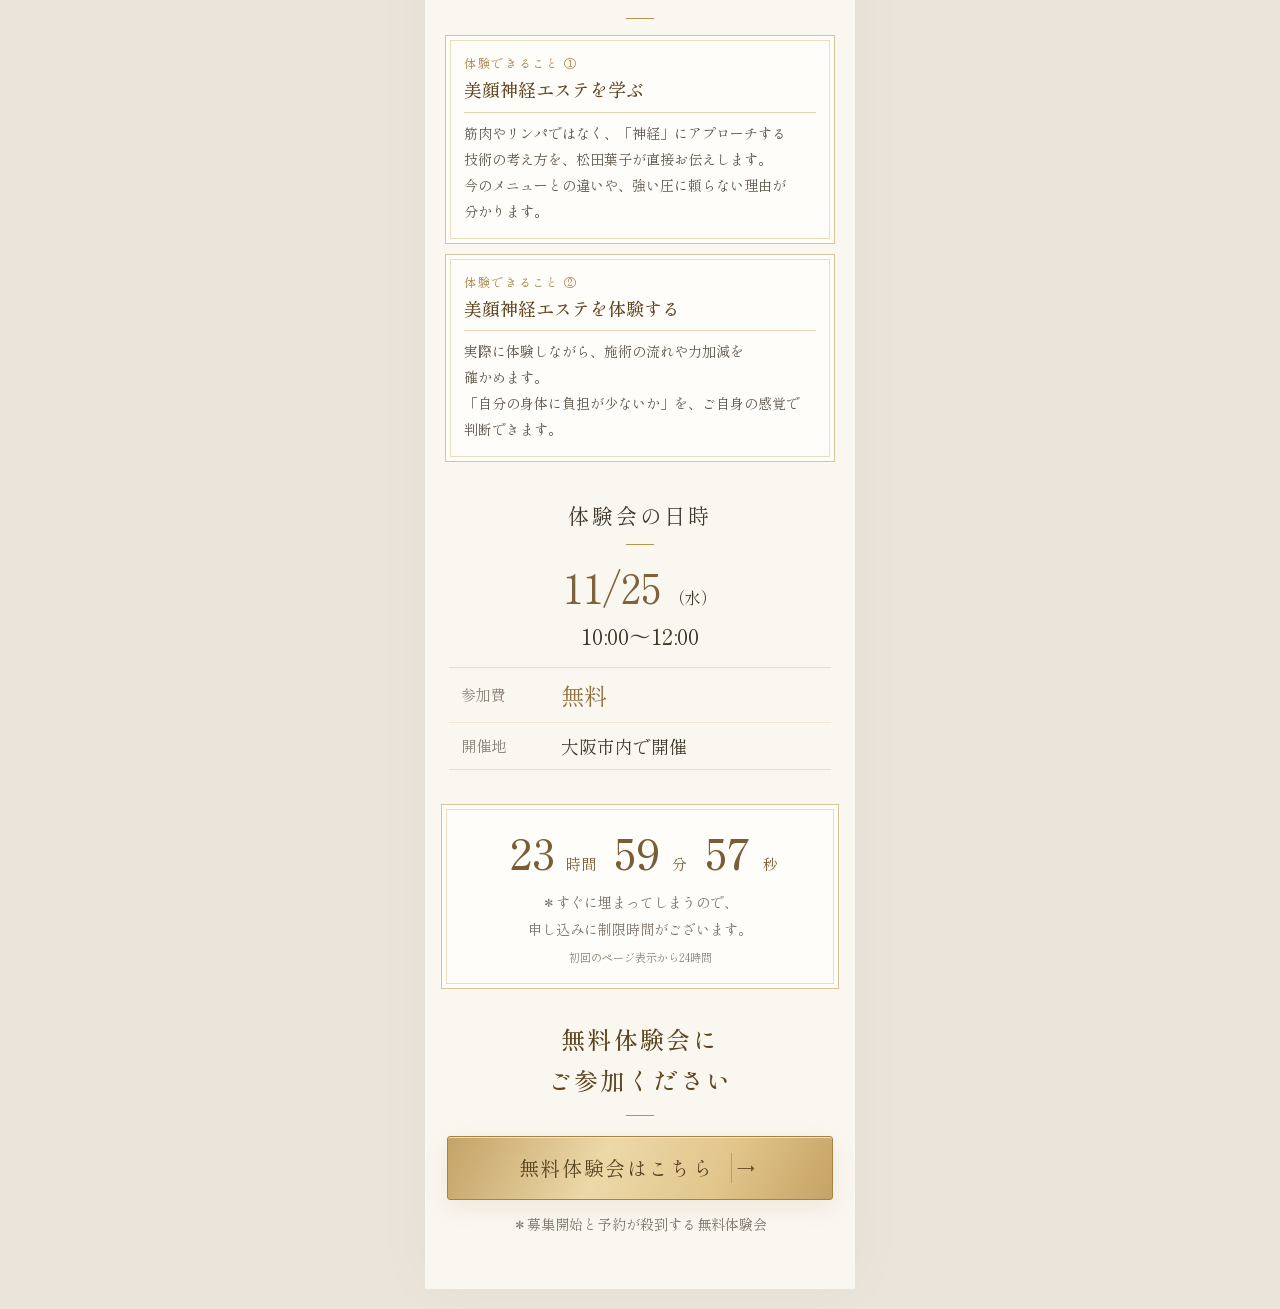
==== commit 5f69eb0f: "無料体験会LP：悩みの深掘りセクションの背景に写真を追加 Co-Authored-By: Claude Opus 5.5 <noreply@anthropic.com>" ====
--- a/trial/index.html
+++ b/trial/index.html
@@ -1,5 +1,5 @@
 <!doctype html>
-<html lang="ja"><head><meta charset="utf-8"><meta name="viewport" content="width=device-width,initial-scale=1"><meta name="robots" content="index,follow"><meta name="description" content="11月25日（水）10:00〜12:00、大阪市内で開催。商標も取得した日本初の技術・美顔神経エステを学び、体験できるBISHINの無料体験会。参加費無料。"><link rel="canonical" href="https://bishinesute.com/trial/"><meta property="og:type" content="website"><meta property="og:title" content="美顔神経エステ 無料体験会 | BISHIN"><meta property="og:description" content="11月25日（水）10:00〜12:00、大阪市内。美顔神経エステを学ぶ・体験する。参加費無料。"><meta property="og:url" content="https://bishinesute.com/trial/"><meta property="og:image" content="https://bishinesute.com/trial/assets/hero-v2.jpg"><title>BISHIN 美顔神経エステ無料体験会</title><link rel="preload" as="font" href="assets/shippori-mincho-400.woff" type="font/woff" crossorigin><link rel="preload" as="image" href="assets/hero-v2.jpg"><link rel="stylesheet" href="style.css"><!-- Meta Pixel Code -->
+<html lang="ja"><head><meta charset="utf-8"><meta name="viewport" content="width=device-width,initial-scale=1"><meta name="robots" content="index,follow"><meta name="description" content="11月25日（水）10:00〜12:00、大阪市内で開催。商標も取得した日本初の技術・美顔神経エステを学び、体験できるBISHINの無料体験会。参加費無料。"><link rel="canonical" href="https://bishinesute.com/trial/"><meta property="og:type" content="website"><meta property="og:title" content="美顔神経エステ 無料体験会 | BISHIN"><meta property="og:description" content="11月25日（水）10:00〜12:00、大阪市内。美顔神経エステを学ぶ・体験する。参加費無料。"><meta property="og:url" content="https://bishinesute.com/trial/"><meta property="og:image" content="https://bishinesute.com/trial/assets/hero-v2.jpg"><title>BISHIN 美顔神経エステ無料体験会</title><link rel="preload" as="font" href="assets/shippori-mincho-400.woff" type="font/woff" crossorigin><link rel="preload" as="image" href="assets/hero-v2.jpg"><link rel="stylesheet" href="style.css?v=20261107d"><!-- Meta Pixel Code -->
 <script>
 !function(f,b,e,v,n,t,s)
 {if(f.fbq)return;n=f.fbq=function(){n.callMethod?
@@ -16,7 +16,7 @@
 src="https://www.facebook.com/tr?id=2170507383557687&ev=PageView&noscript=1"
 /></noscript>
 <!-- End Meta Pixel Code -->
-<script src="meta-lead.js" defer></script>
+<script src="meta-lead.js?v=20261107" defer></script>
 </head><body>
 <main class="fv">
  <section class="hero" aria-labelledby="trial-title">
@@ -219,4 +219,4 @@
  <p class="cta-note"><span>＊募集開始と</span><span>予約が殺到する</span><span>無料体験会</span></p>
 </section>
 </div>
-</main><script src="countdown.js" defer></script></body></html>
+</main><script src="countdown.js?v=20261107" defer></script></body></html>
--- a/trial/style.css
+++ b/trial/style.css
@@ -286,3 +286,11 @@
 .nameplate p{text-shadow:0 1px 2px #1a120a99,0 0 1px #1a120a66}
 .nameplate p:first-child{color:#ecd8a4;line-height:1.3;letter-spacing:.12em}
 .teacher-name{margin-top:.2cqw;line-height:1.3;color:#fffaf0}
+
+/* ===== 2026-11-07 悩みの深掘り：背景に悩む女性の写真を薄く（Unsplash／Sam、ydDedX9ytZI） ===== */
+.causes{position:relative;isolation:isolate;overflow:hidden}
+.causes::before{content:"";position:absolute;left:0;right:0;top:-150px;height:600px;z-index:-1;pointer-events:none;
+ background:url("assets/worry-bg.jpg") 50% 0/auto 100% no-repeat;
+ filter:grayscale(1) sepia(.35);opacity:.18;
+ -webkit-mask-image:linear-gradient(to bottom,transparent 22%,#000 34%,#000 58%,transparent 92%);mask-image:linear-gradient(to bottom,transparent 22%,#000 34%,#000 58%,transparent 92%)}
+/* ===== 悩みの深掘り背景（ここまで） ===== */
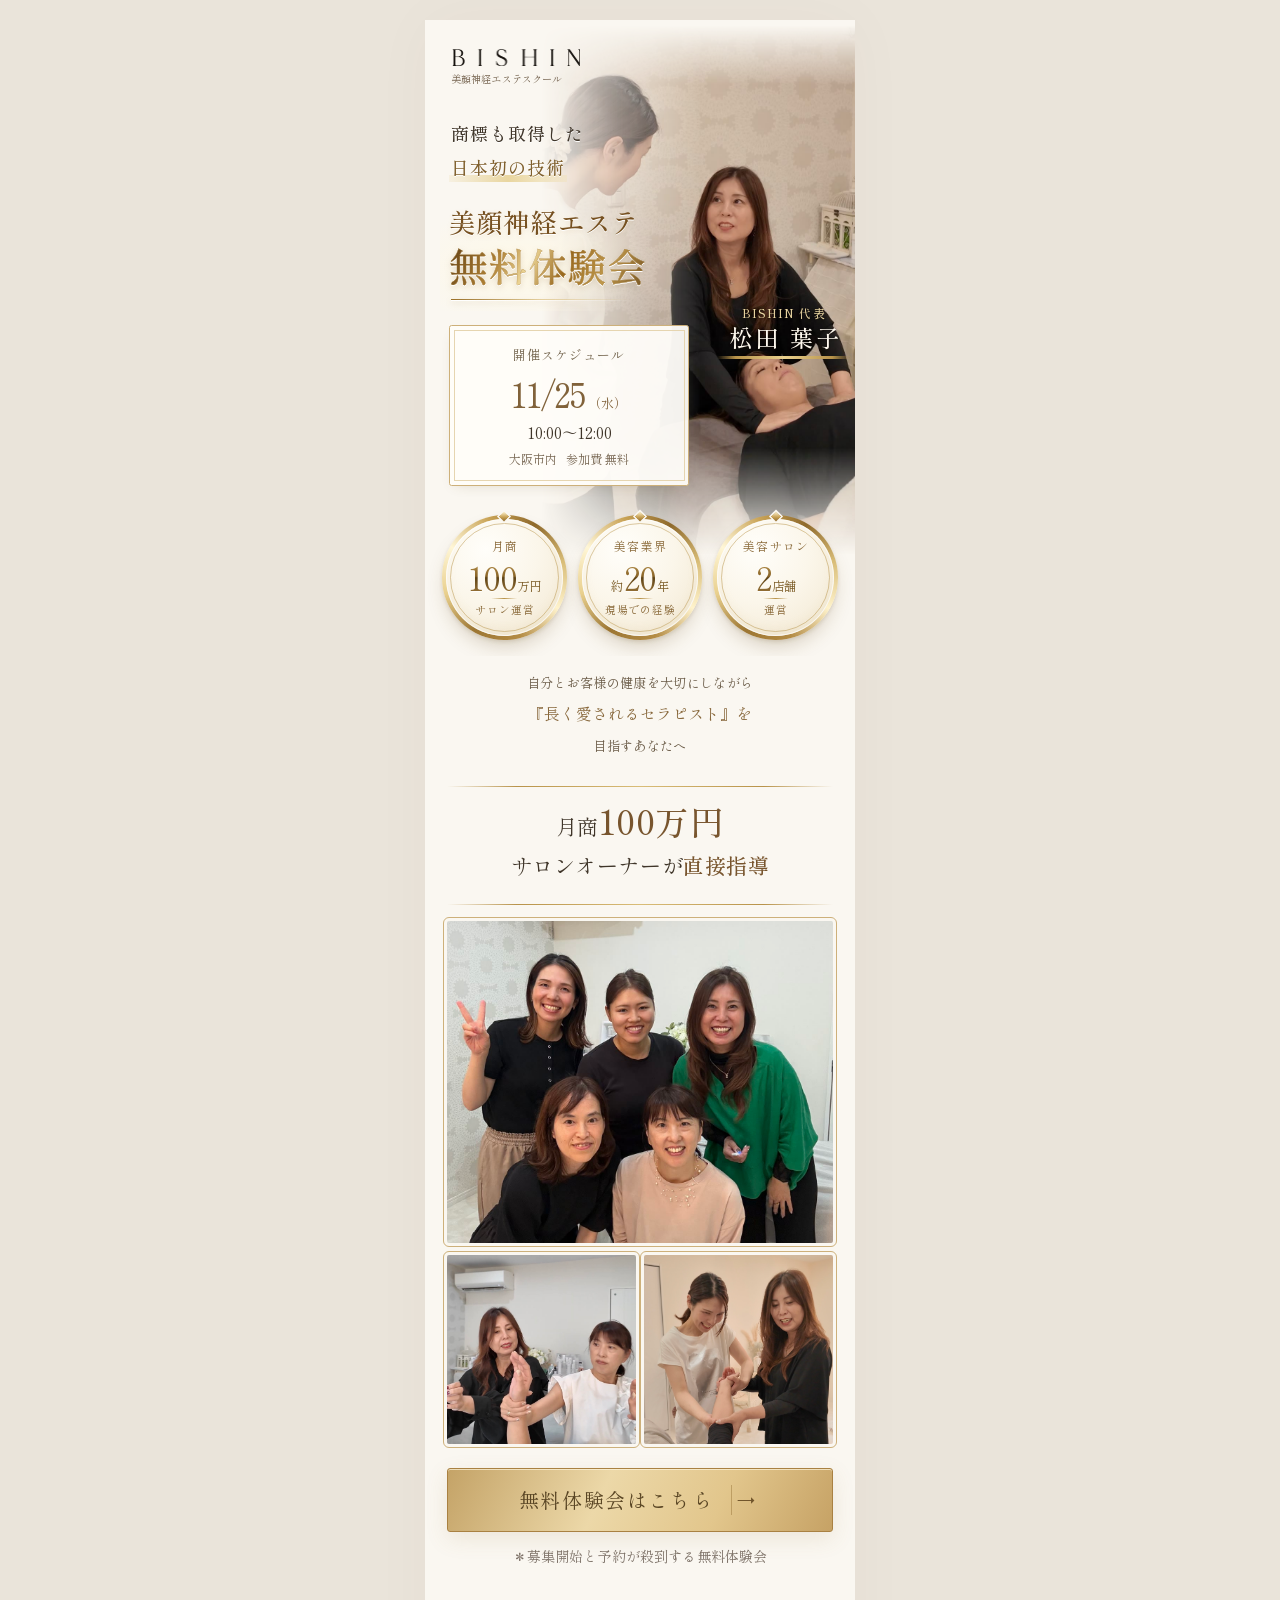
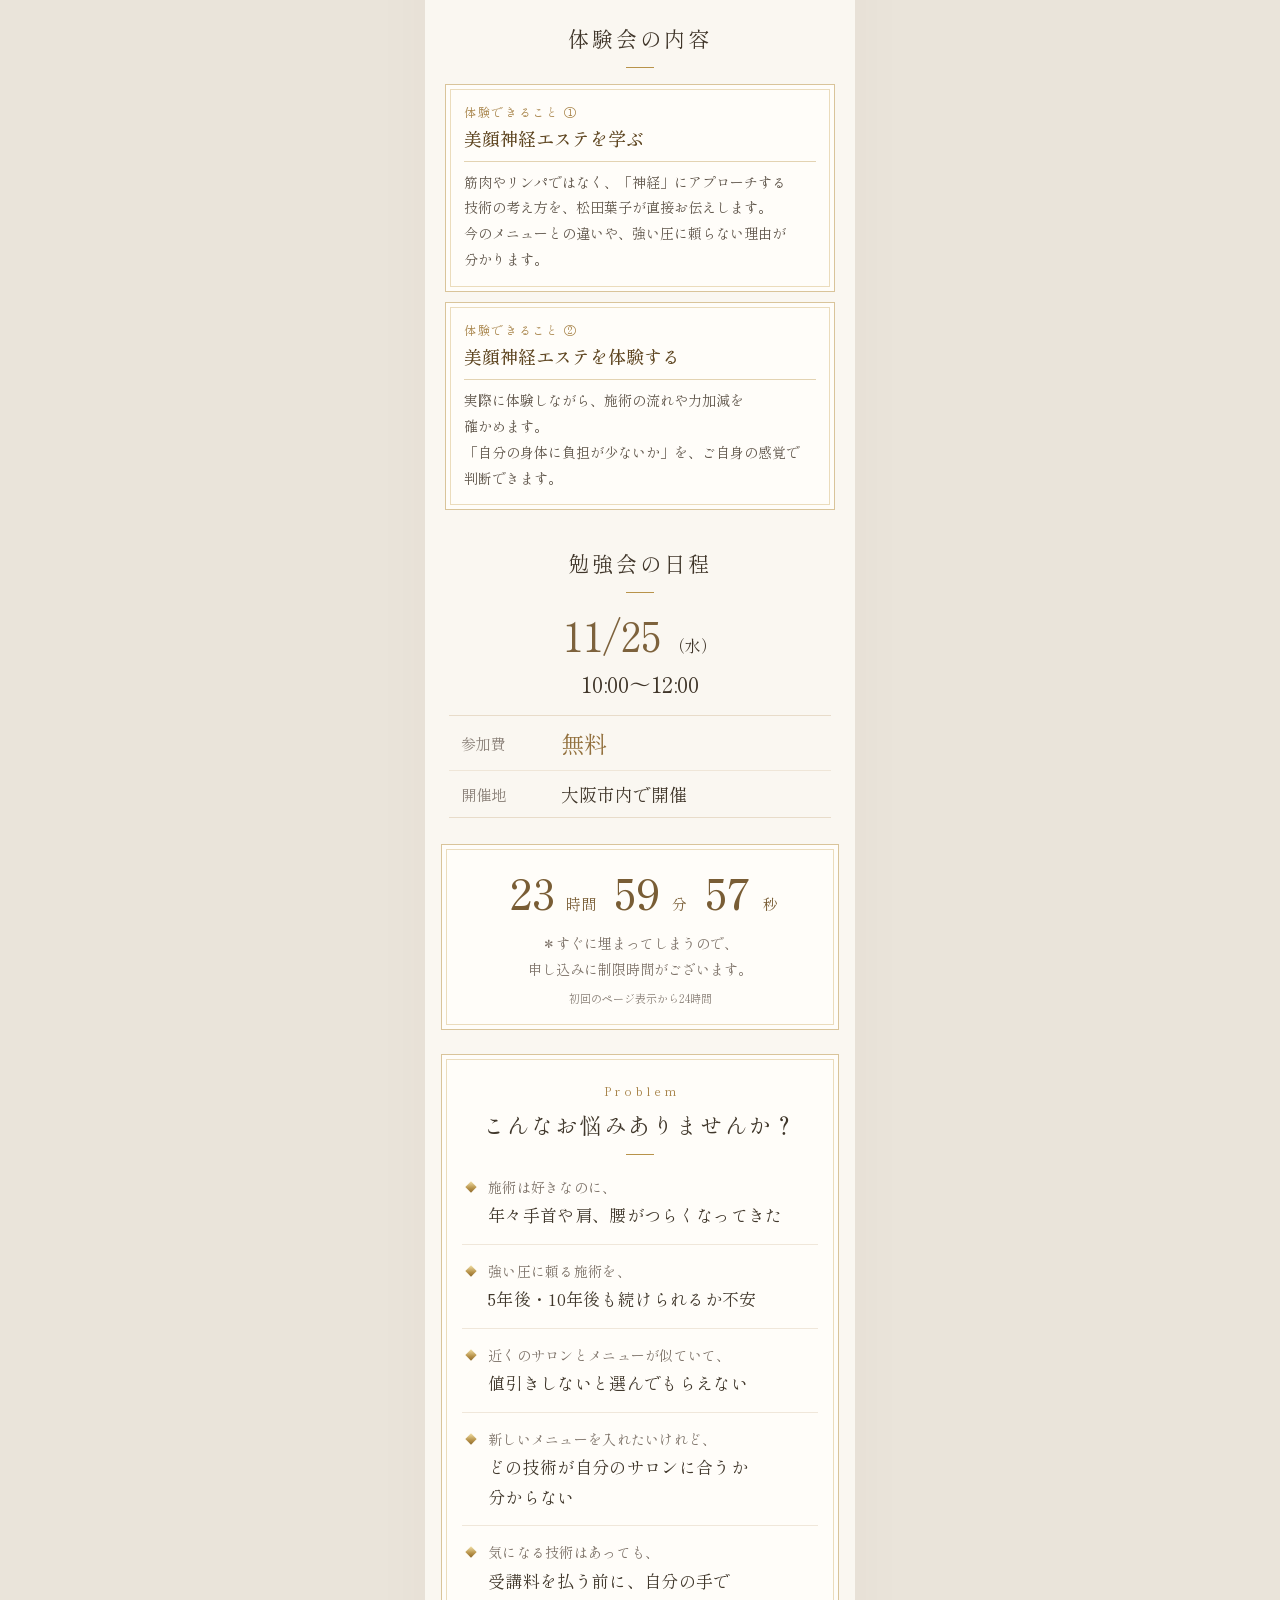
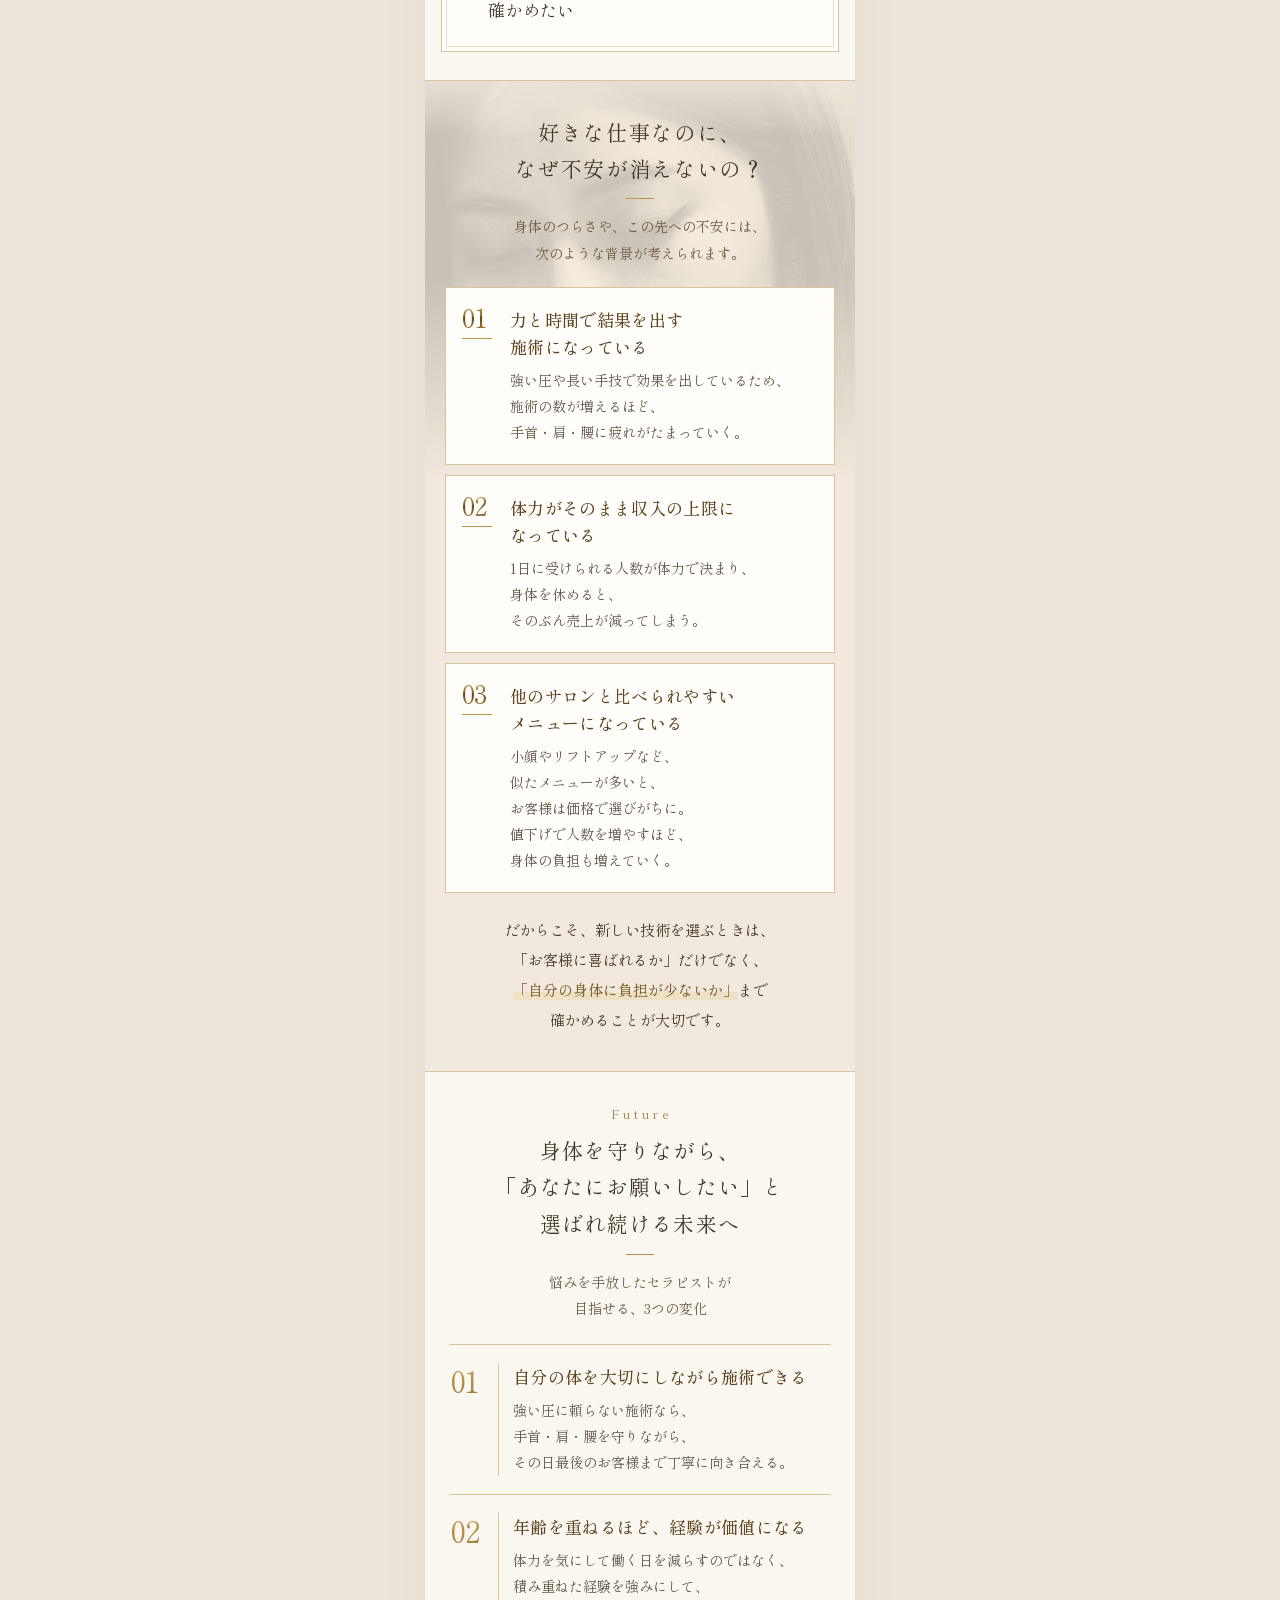
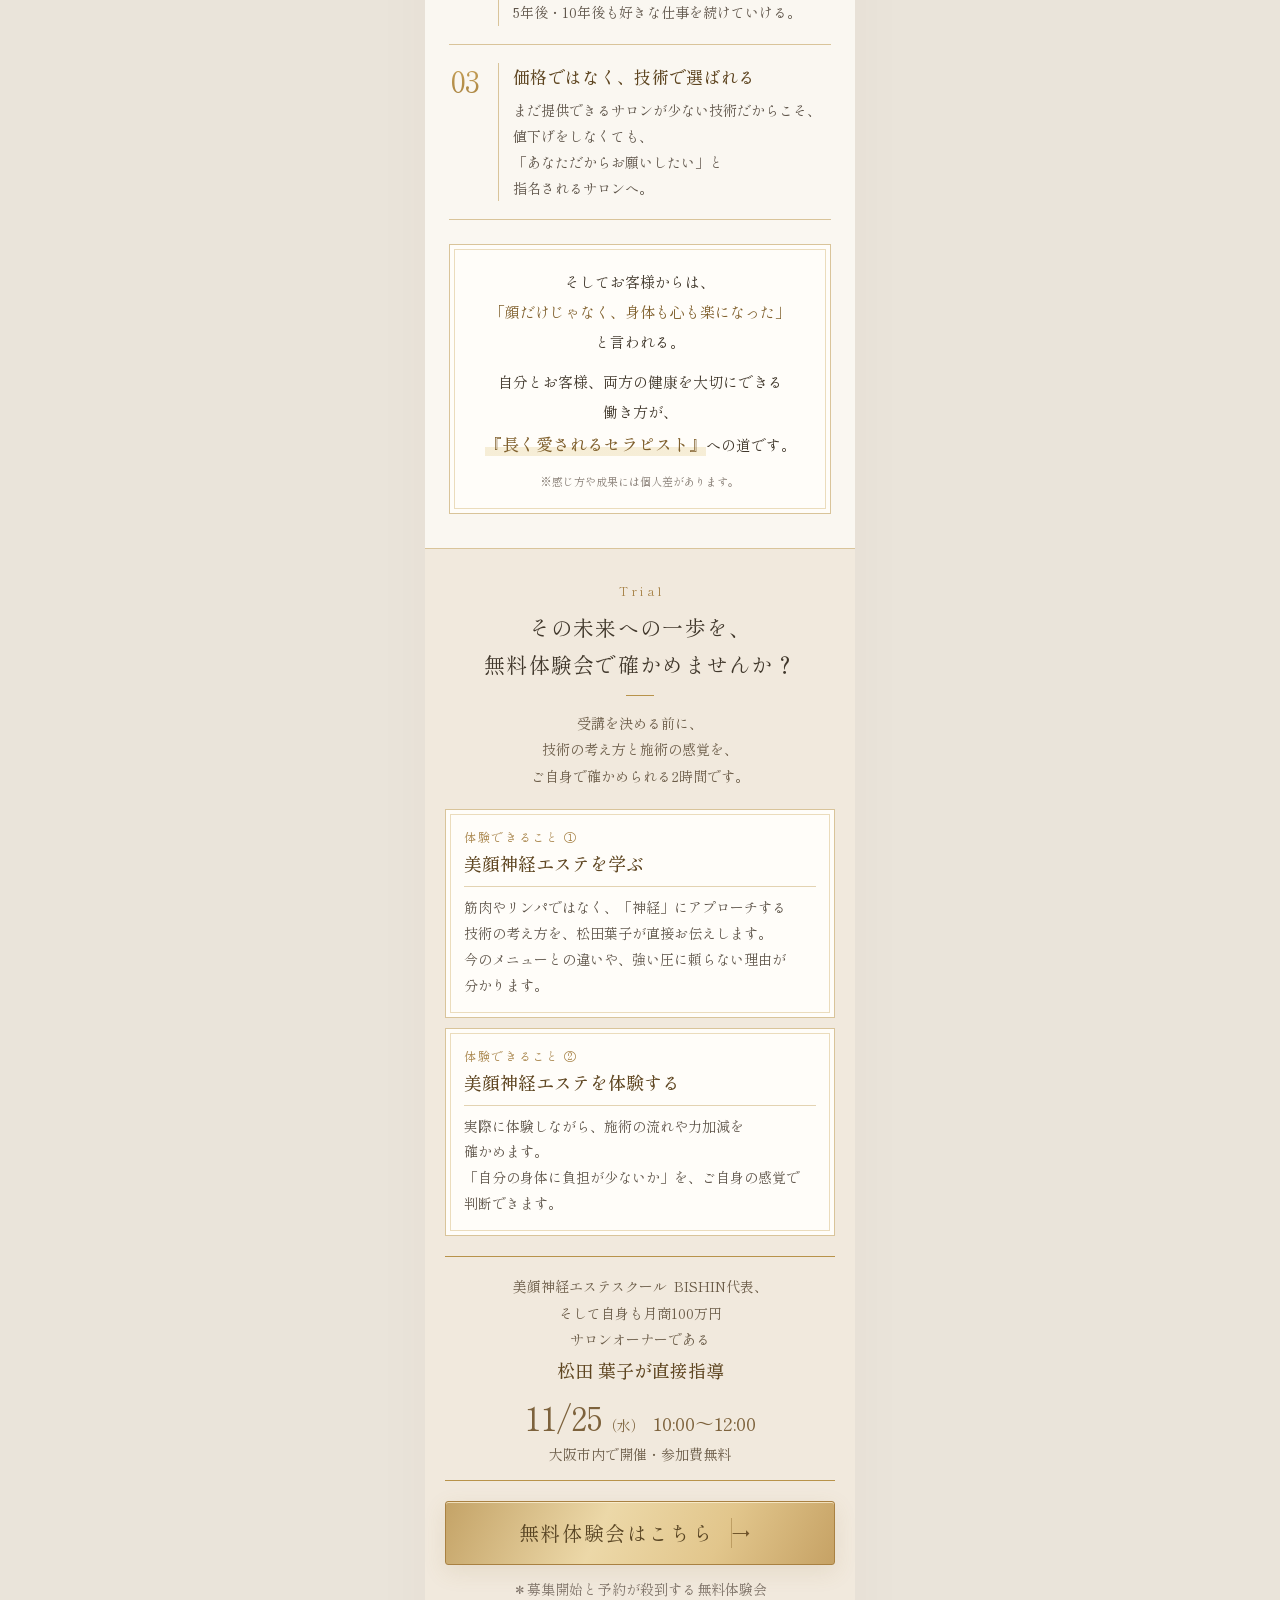
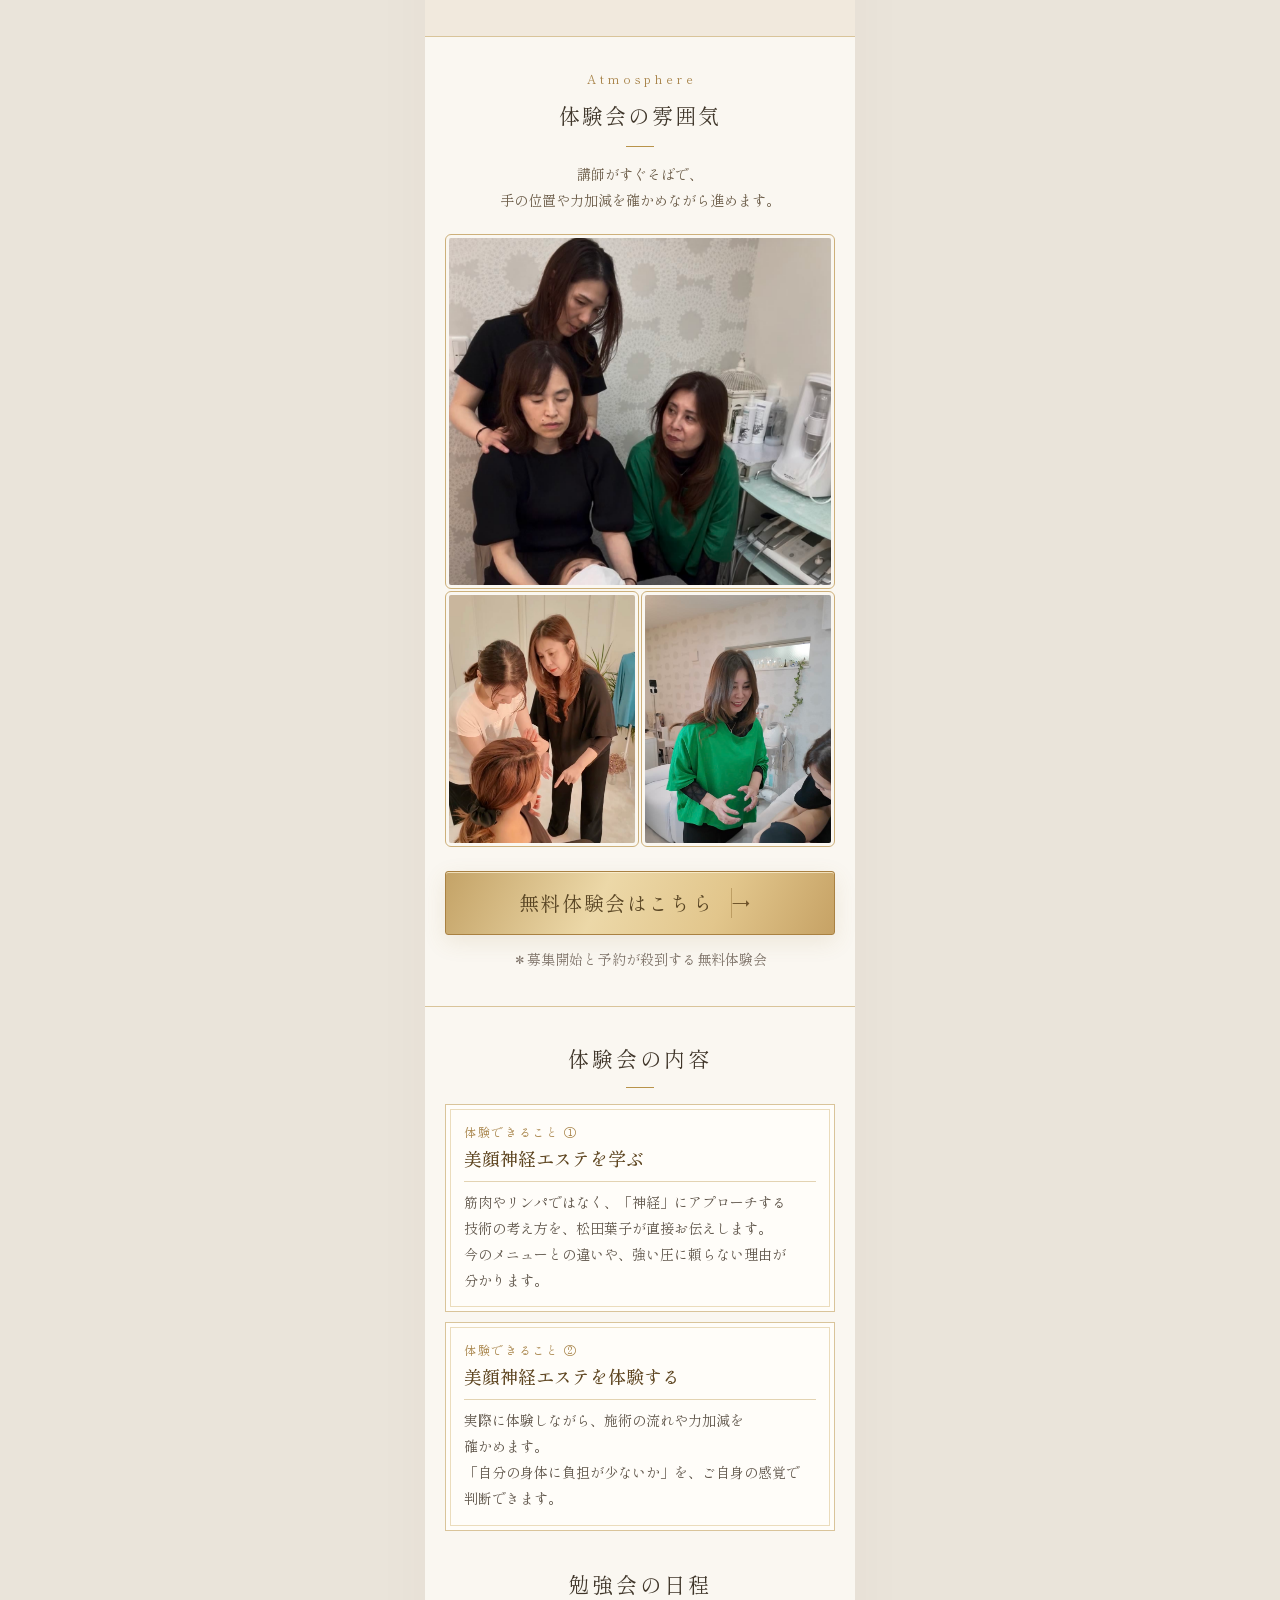
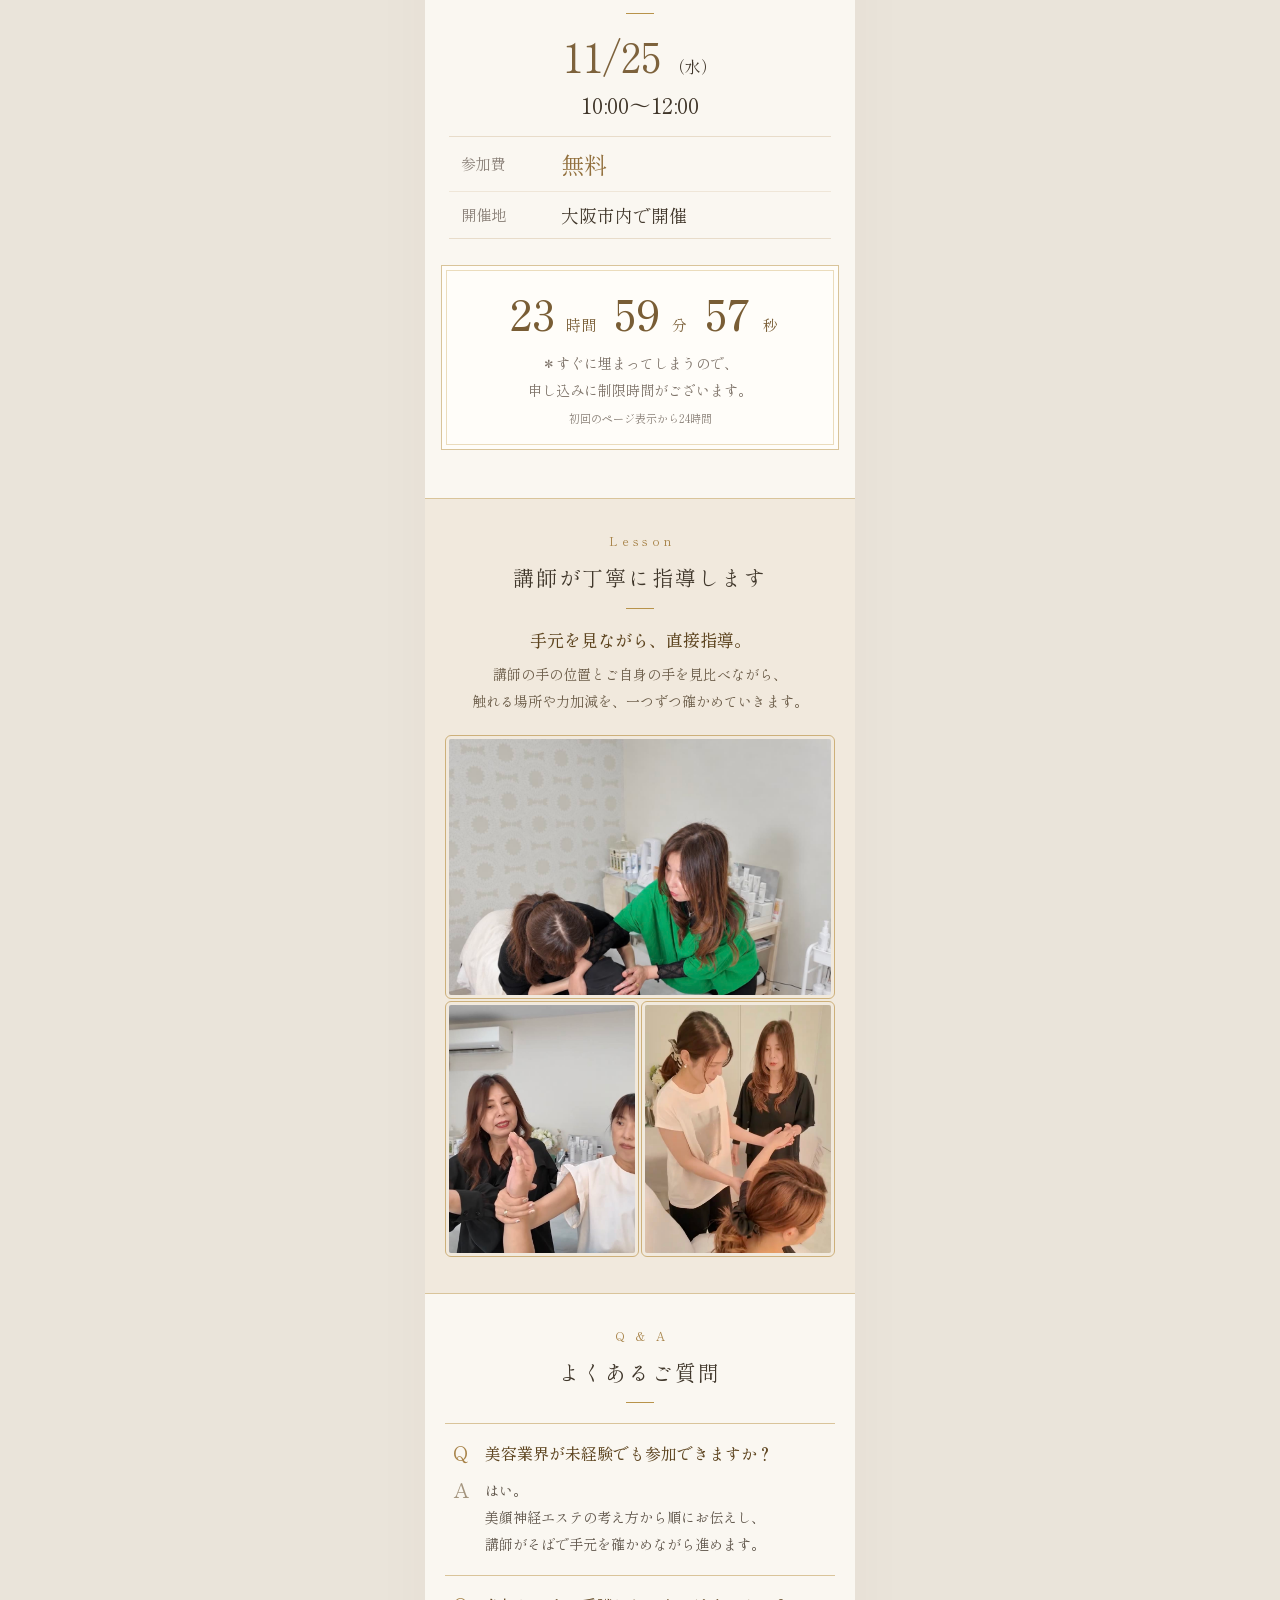
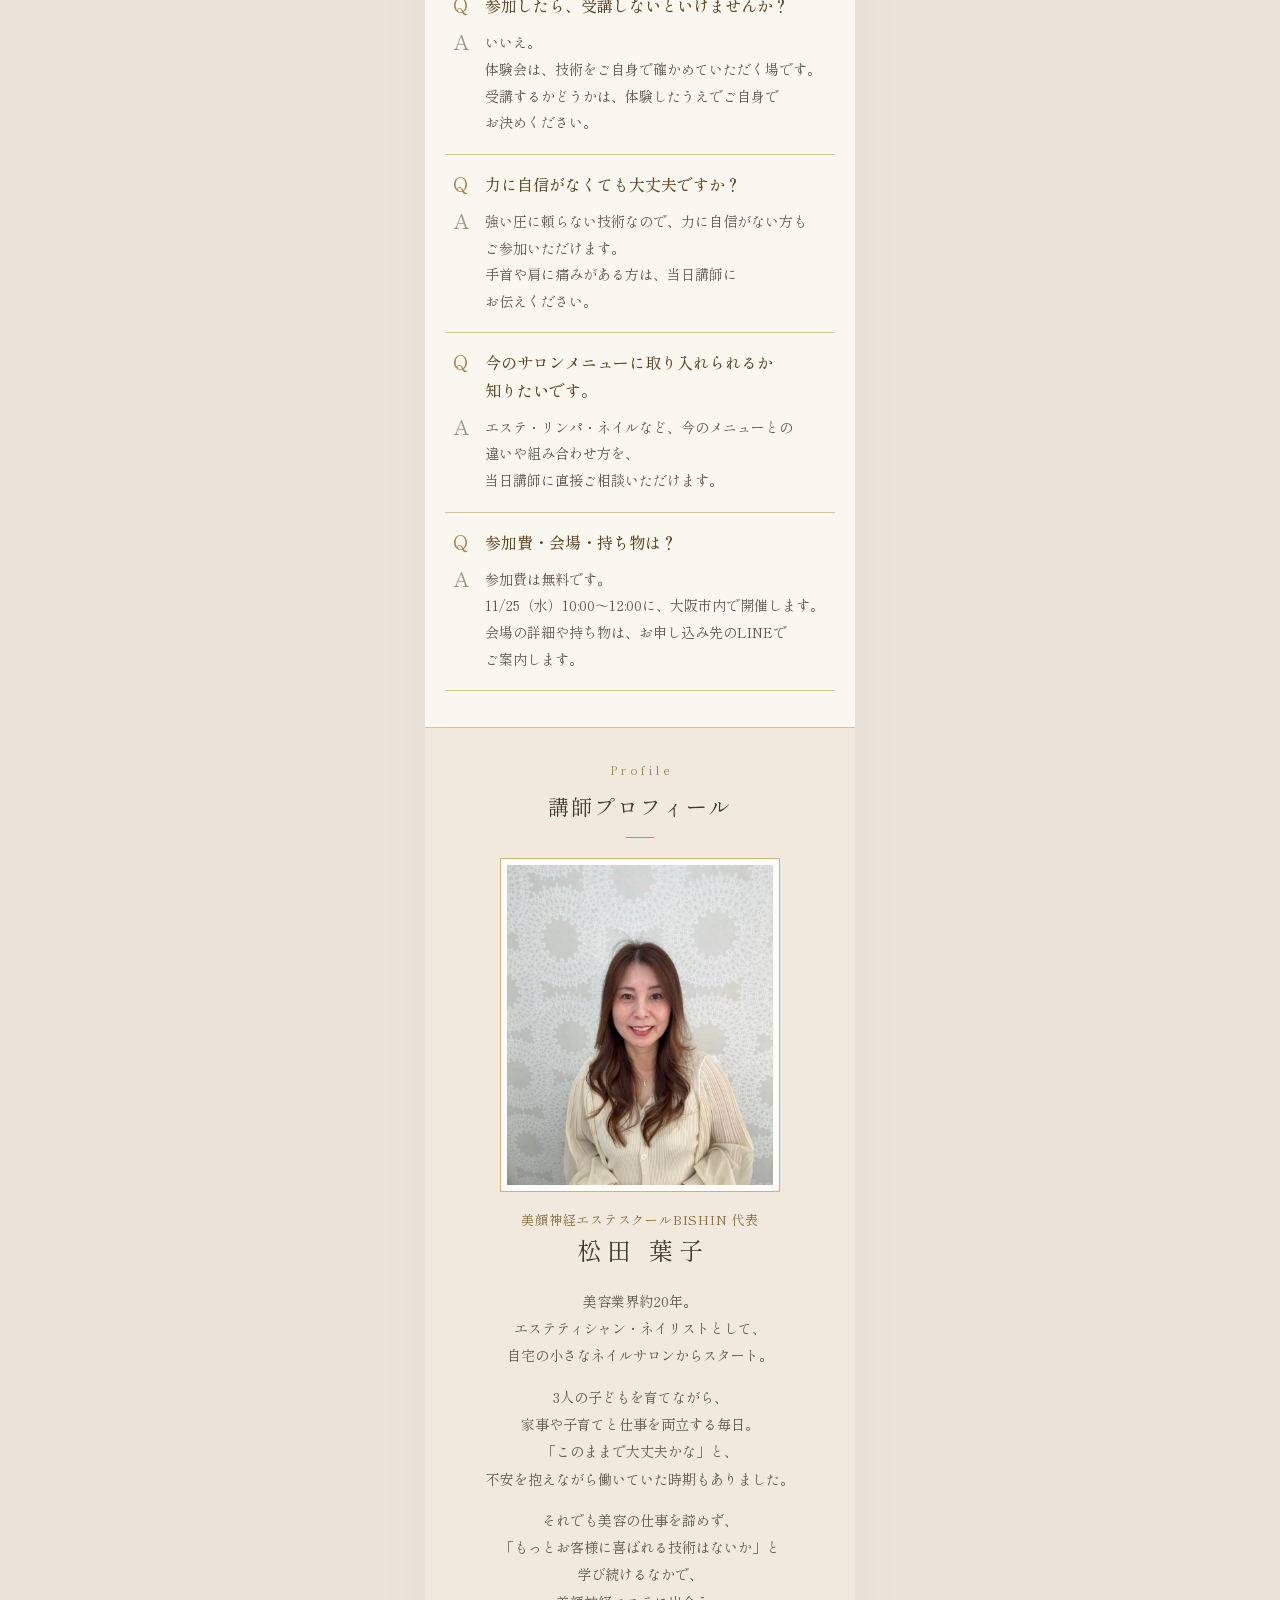
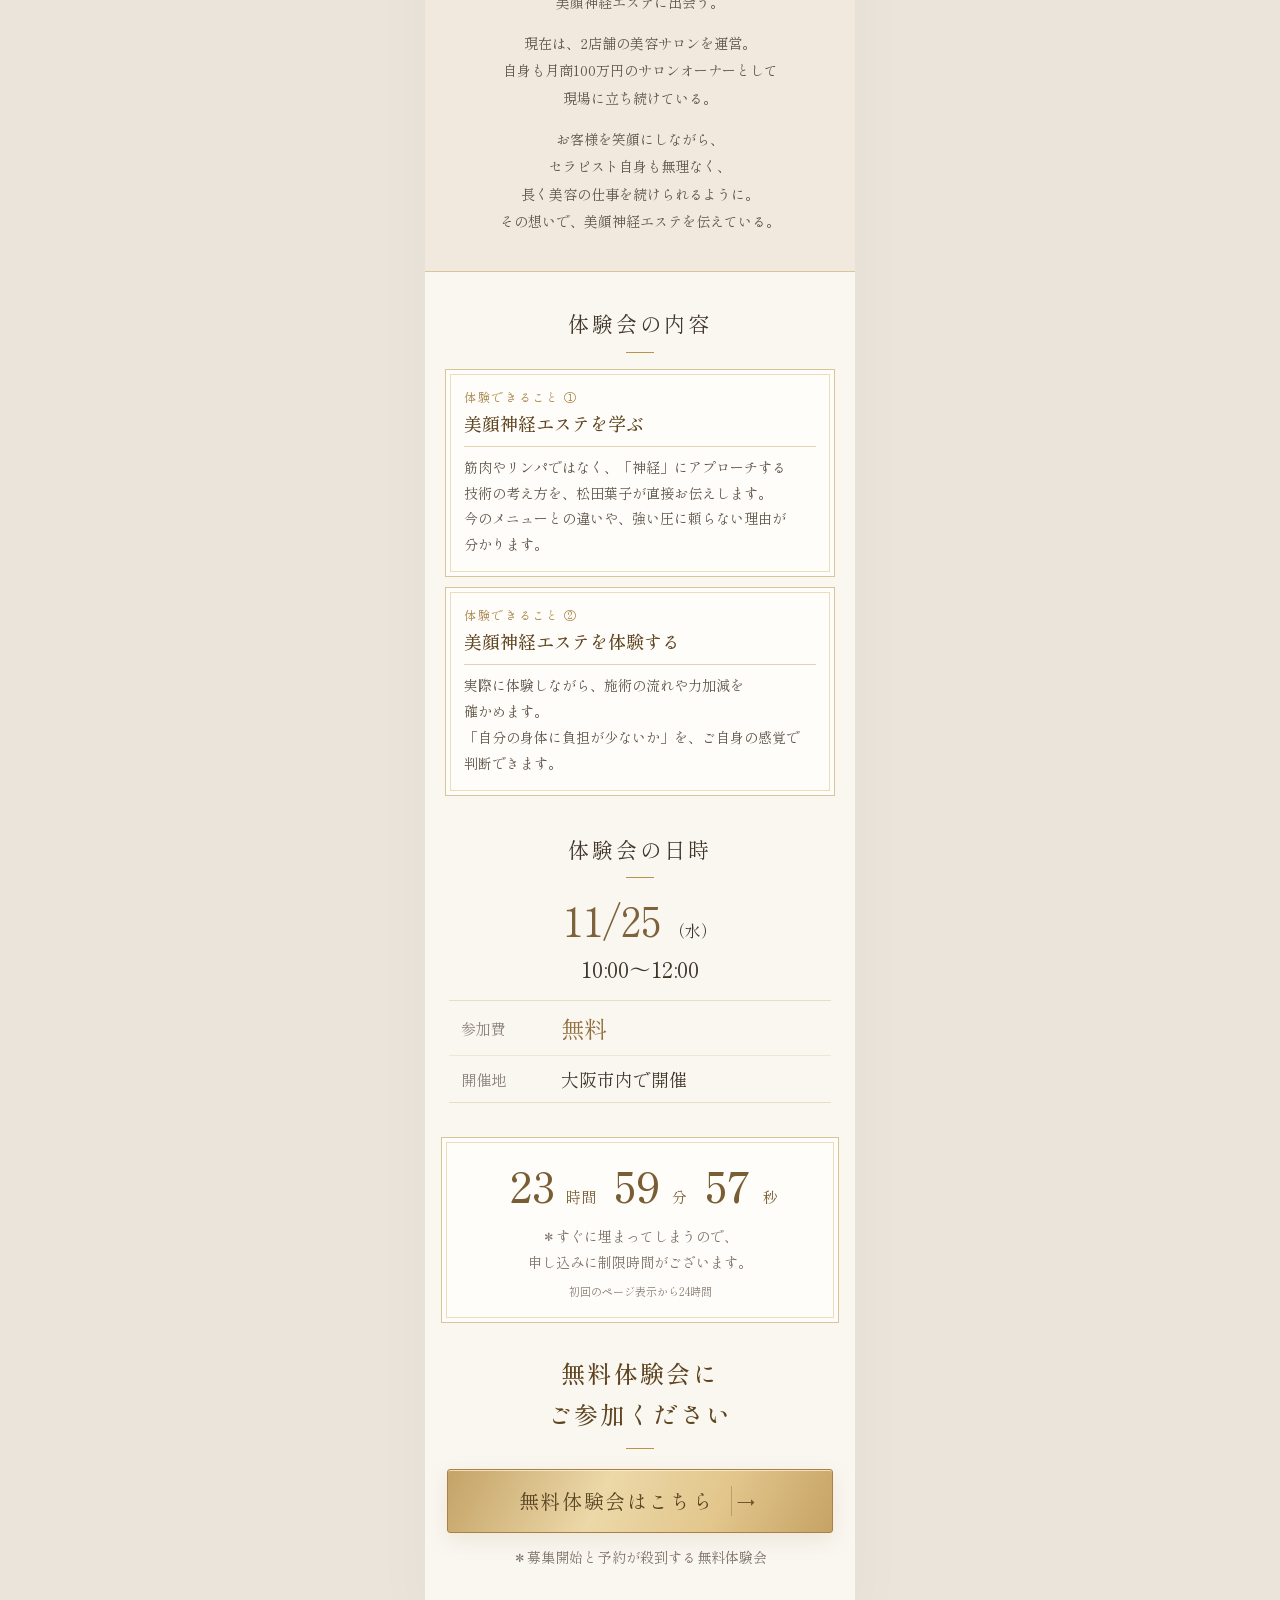
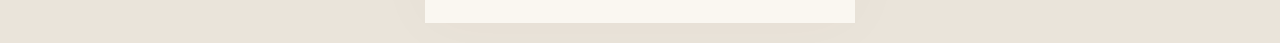
==== commit 72dd7d71: "無料体験会LP：直接指導の2枚の写真の上に集合写真を追加 Co-Authored-By: Claude Opus 5.5 <noreply@anthropic.com>" ====
--- a/trial/index.html
+++ b/trial/index.html
@@ -1,5 +1,5 @@
 <!doctype html>
-<html lang="ja"><head><meta charset="utf-8"><meta name="viewport" content="width=device-width,initial-scale=1"><meta name="robots" content="index,follow"><meta name="description" content="11月25日（水）10:00〜12:00、大阪市内で開催。商標も取得した日本初の技術・美顔神経エステを学び、体験できるBISHINの無料体験会。参加費無料。"><link rel="canonical" href="https://bishinesute.com/trial/"><meta property="og:type" content="website"><meta property="og:title" content="美顔神経エステ 無料体験会 | BISHIN"><meta property="og:description" content="11月25日（水）10:00〜12:00、大阪市内。美顔神経エステを学ぶ・体験する。参加費無料。"><meta property="og:url" content="https://bishinesute.com/trial/"><meta property="og:image" content="https://bishinesute.com/trial/assets/hero-v2.jpg"><title>BISHIN 美顔神経エステ無料体験会</title><link rel="preload" as="font" href="assets/shippori-mincho-400.woff" type="font/woff" crossorigin><link rel="preload" as="image" href="assets/hero-v2.jpg"><link rel="stylesheet" href="style.css?v=20261107d"><!-- Meta Pixel Code -->
+<html lang="ja"><head><meta charset="utf-8"><meta name="viewport" content="width=device-width,initial-scale=1"><meta name="robots" content="index,follow"><meta name="description" content="11月25日（水）10:00〜12:00、大阪市内で開催。商標も取得した日本初の技術・美顔神経エステを学び、体験できるBISHINの無料体験会。参加費無料。"><link rel="canonical" href="https://bishinesute.com/trial/"><meta property="og:type" content="website"><meta property="og:title" content="美顔神経エステ 無料体験会 | BISHIN"><meta property="og:description" content="11月25日（水）10:00〜12:00、大阪市内。美顔神経エステを学ぶ・体験する。参加費無料。"><meta property="og:url" content="https://bishinesute.com/trial/"><meta property="og:image" content="https://bishinesute.com/trial/assets/hero-v2.jpg"><title>BISHIN 美顔神経エステ無料体験会</title><link rel="preload" as="font" href="assets/shippori-mincho-400.woff" type="font/woff" crossorigin><link rel="preload" as="image" href="assets/hero-v2.jpg"><link rel="stylesheet" href="style.css?v=20261108a"><!-- Meta Pixel Code -->
 <script>
 !function(f,b,e,v,n,t,s)
 {if(f.fbq)return;n=f.fbq=function(){n.callMethod?
@@ -36,6 +36,7 @@
 
 <section class="teaching-section" aria-labelledby="teaching-title">
  <h2 id="teaching-title" class="teaching-statement"><span class="statement-amount">月商<strong>100万円</strong></span><span>サロンオーナーが<strong>直接指導</strong></span></h2>
+ <figure class="teaching-group"><img src="assets/teaching-group.jpg" width="1100" height="1466" alt="講師と受講生がサロンで笑顔で並ぶ集合写真" loading="lazy"></figure>
  <div class="teaching-gallery" aria-label="美顔神経エステの施術と指導風景">
   <img src="assets/experience-arm.jpg" width="1170" height="1176" alt="松田葉子が受講生の腕を支えながら手の使い方を説明する様子" loading="lazy">
   <img src="assets/experience-teaching.jpg" width="1170" height="1270" alt="松田葉子が受講生に手の使い方を直接指導する様子" loading="lazy">
--- a/trial/style.css
+++ b/trial/style.css
@@ -294,3 +294,9 @@
  filter:grayscale(1) sepia(.35);opacity:.18;
  -webkit-mask-image:linear-gradient(to bottom,transparent 22%,#000 34%,#000 58%,transparent 92%);mask-image:linear-gradient(to bottom,transparent 22%,#000 34%,#000 58%,transparent 92%)}
 /* ===== 悩みの深掘り背景（ここまで） ===== */
+
+/* 直接指導：2枚の写真の上に集合写真（2026-11-08 ここから） */
+.teaching-group{margin:0;padding:16px 22px 0}
+.teaching-group img{display:block;width:100%;height:auto;aspect-ratio:6/5;object-fit:cover;object-position:50% 58%;border-radius:2px;outline:1px solid #cdb07a;outline-offset:3px}
+.teaching-group+.teaching-gallery{padding-top:12px}
+/* 直接指導の集合写真（ここまで） */
